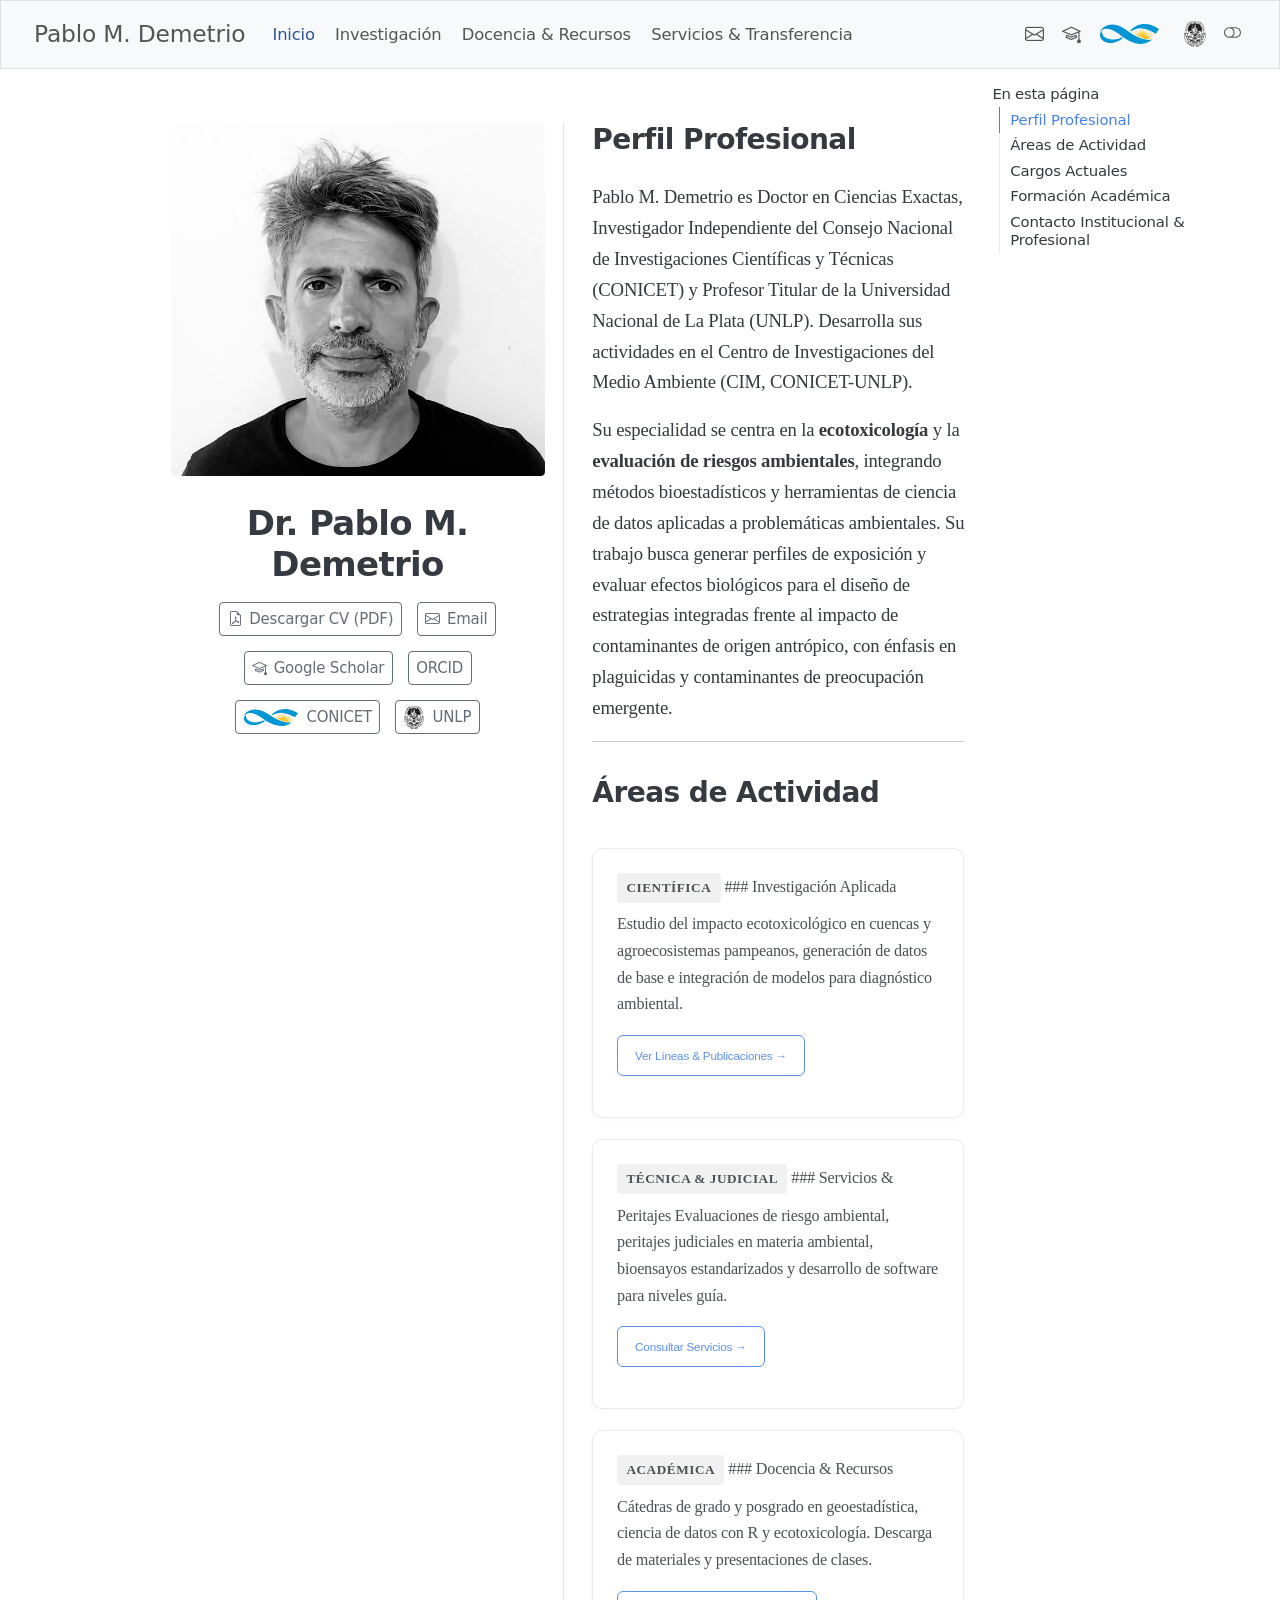
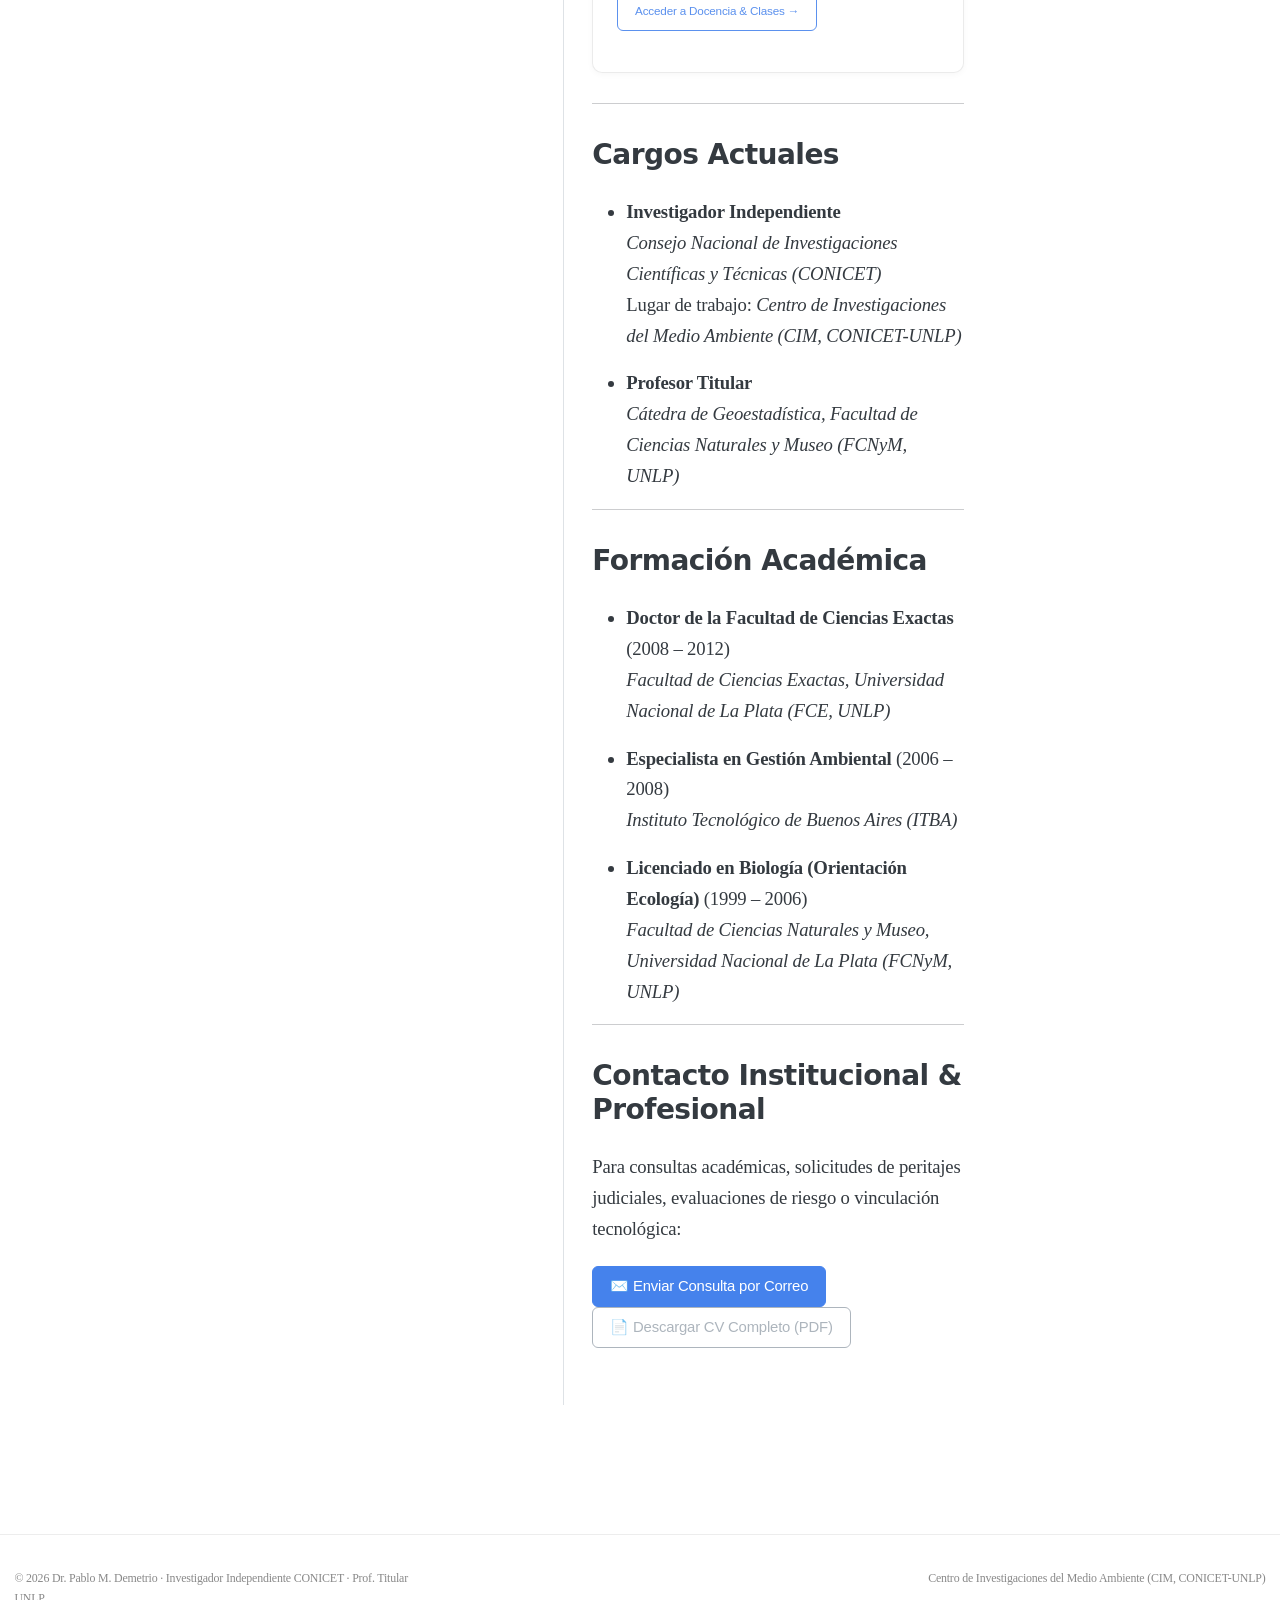
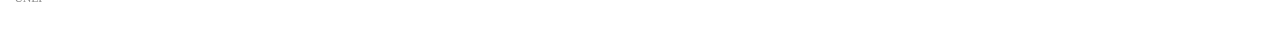
==== docs/index.html @ fcca647b "Rediseño profesional: tercera persona, tarjetas responsive, módulo de recursos y sincronización de C" ====
<!DOCTYPE html>
<html xmlns="http://www.w3.org/1999/xhtml" lang="es" xml:lang="es"><head>

<meta charset="utf-8">
<meta name="generator" content="quarto-1.8.25">

<meta name="viewport" content="width=device-width, initial-scale=1.0, user-scalable=yes">


<title>Dr.&nbsp;Pablo M. Demetrio – Pablo M. Demetrio</title>
<style>
code{white-space: pre-wrap;}
span.smallcaps{font-variant: small-caps;}
div.columns{display: flex; gap: min(4vw, 1.5em);}
div.column{flex: auto; overflow-x: auto;}
div.hanging-indent{margin-left: 1.5em; text-indent: -1.5em;}
ul.task-list{list-style: none;}
ul.task-list li input[type="checkbox"] {
  width: 0.8em;
  margin: 0 0.8em 0.2em -1em; /* quarto-specific, see https://github.com/quarto-dev/quarto-cli/issues/4556 */ 
  vertical-align: middle;
}
</style>


<script src="site_libs/quarto-nav/quarto-nav.js"></script>
<script src="site_libs/quarto-nav/headroom.min.js"></script>
<script src="site_libs/clipboard/clipboard.min.js"></script>
<script src="site_libs/quarto-search/autocomplete.umd.js"></script>
<script src="site_libs/quarto-search/fuse.min.js"></script>
<script src="site_libs/quarto-search/quarto-search.js"></script>
<meta name="quarto:offset" content="./">
<link href="./favicon.svg" rel="icon" type="image/svg+xml">
<script src="site_libs/quarto-html/quarto.js" type="module"></script>
<script src="site_libs/quarto-html/tabsets/tabsets.js" type="module"></script>
<script src="site_libs/quarto-html/axe/axe-check.js" type="module"></script>
<script src="site_libs/quarto-html/popper.min.js"></script>
<script src="site_libs/quarto-html/tippy.umd.min.js"></script>
<link href="site_libs/quarto-html/tippy.css" rel="stylesheet">
<link href="site_libs/quarto-html/quarto-syntax-highlighting-7b89279ff1a6dce999919e0e67d4d9ec.css" rel="stylesheet" class="quarto-color-scheme" id="quarto-text-highlighting-styles">
<link href="site_libs/quarto-html/quarto-syntax-highlighting-dark-707d8167ce6003fca903bfe2be84ab7f.css" rel="stylesheet" class="quarto-color-scheme quarto-color-alternate" id="quarto-text-highlighting-styles">
<link href="site_libs/quarto-html/quarto-syntax-highlighting-7b89279ff1a6dce999919e0e67d4d9ec.css" rel="stylesheet" class="quarto-color-scheme-extra" id="quarto-text-highlighting-styles">
<script src="site_libs/bootstrap/bootstrap.min.js"></script>
<link href="site_libs/bootstrap/bootstrap-icons.css" rel="stylesheet">
<link href="site_libs/bootstrap/bootstrap-ff9c7afb6f1404417917cb7d0d4af523.min.css" rel="stylesheet" append-hash="true" class="quarto-color-scheme" id="quarto-bootstrap" data-mode="light">
<link href="site_libs/bootstrap/bootstrap-dark-1c4fc7e56c25c83c5cafe2ca13a2b6ed.min.css" rel="stylesheet" append-hash="true" class="quarto-color-scheme quarto-color-alternate" id="quarto-bootstrap" data-mode="dark">
<link href="site_libs/bootstrap/bootstrap-ff9c7afb6f1404417917cb7d0d4af523.min.css" rel="stylesheet" append-hash="true" class="quarto-color-scheme-extra" id="quarto-bootstrap" data-mode="light">
<script id="quarto-search-options" type="application/json">{
  "location": "navbar",
  "copy-button": false,
  "collapse-after": 3,
  "panel-placement": "end",
  "type": "overlay",
  "limit": 50,
  "keyboard-shortcut": [
    "f",
    "/",
    "s"
  ],
  "show-item-context": false,
  "language": {
    "search-no-results-text": "No se han encontrado resultados",
    "search-matching-documents-text": "documentos encontrados",
    "search-copy-link-title": "Copiar el enlace en la búsqueda",
    "search-hide-matches-text": "Ocultar resultados adicionales",
    "search-more-match-text": "resultado adicional en este documento",
    "search-more-matches-text": "resultados adicionales en este documento",
    "search-clear-button-title": "Borrar",
    "search-text-placeholder": "",
    "search-detached-cancel-button-title": "Cancelar",
    "search-submit-button-title": "Enviar",
    "search-label": "Buscar"
  }
}</script>
<style>html{ scroll-behavior: smooth; }</style>


<link rel="stylesheet" href="styles.css">
</head>

<body class="nav-fixed quarto-light"><script id="quarto-html-before-body" type="application/javascript">
    const toggleBodyColorMode = (bsSheetEl) => {
      const mode = bsSheetEl.getAttribute("data-mode");
      const bodyEl = window.document.querySelector("body");
      if (mode === "dark") {
        bodyEl.classList.add("quarto-dark");
        bodyEl.classList.remove("quarto-light");
      } else {
        bodyEl.classList.add("quarto-light");
        bodyEl.classList.remove("quarto-dark");
      }
    }
    const toggleBodyColorPrimary = () => {
      const bsSheetEl = window.document.querySelector("link#quarto-bootstrap:not([rel=disabled-stylesheet])");
      if (bsSheetEl) {
        toggleBodyColorMode(bsSheetEl);
      }
    }
    const setColorSchemeToggle = (alternate) => {
      const toggles = window.document.querySelectorAll('.quarto-color-scheme-toggle');
      for (let i=0; i < toggles.length; i++) {
        const toggle = toggles[i];
        if (toggle) {
          if (alternate) {
            toggle.classList.add("alternate");
          } else {
            toggle.classList.remove("alternate");
          }
        }
      }
    };
    const toggleColorMode = (alternate) => {
      // Switch the stylesheets
      const primaryStylesheets = window.document.querySelectorAll('link.quarto-color-scheme:not(.quarto-color-alternate)');
      const alternateStylesheets = window.document.querySelectorAll('link.quarto-color-scheme.quarto-color-alternate');
      manageTransitions('#quarto-margin-sidebar .nav-link', false);
      if (alternate) {
        // note: dark is layered on light, we don't disable primary!
        enableStylesheet(alternateStylesheets);
        for (const sheetNode of alternateStylesheets) {
          if (sheetNode.id === "quarto-bootstrap") {
            toggleBodyColorMode(sheetNode);
          }
        }
      } else {
        disableStylesheet(alternateStylesheets);
        enableStylesheet(primaryStylesheets)
        toggleBodyColorPrimary();
      }
      manageTransitions('#quarto-margin-sidebar .nav-link', true);
      // Switch the toggles
      setColorSchemeToggle(alternate)
      // Hack to workaround the fact that safari doesn't
      // properly recolor the scrollbar when toggling (#1455)
      if (navigator.userAgent.indexOf('Safari') > 0 && navigator.userAgent.indexOf('Chrome') == -1) {
        manageTransitions("body", false);
        window.scrollTo(0, 1);
        setTimeout(() => {
          window.scrollTo(0, 0);
          manageTransitions("body", true);
        }, 40);
      }
    }
    const disableStylesheet = (stylesheets) => {
      for (let i=0; i < stylesheets.length; i++) {
        const stylesheet = stylesheets[i];
        stylesheet.rel = 'disabled-stylesheet';
      }
    }
    const enableStylesheet = (stylesheets) => {
      for (let i=0; i < stylesheets.length; i++) {
        const stylesheet = stylesheets[i];
        if(stylesheet.rel !== 'stylesheet') { // for Chrome, which will still FOUC without this check
          stylesheet.rel = 'stylesheet';
        }
      }
    }
    const manageTransitions = (selector, allowTransitions) => {
      const els = window.document.querySelectorAll(selector);
      for (let i=0; i < els.length; i++) {
        const el = els[i];
        if (allowTransitions) {
          el.classList.remove('notransition');
        } else {
          el.classList.add('notransition');
        }
      }
    }
    const isFileUrl = () => {
      return window.location.protocol === 'file:';
    }
    const hasAlternateSentinel = () => {
      let styleSentinel = getColorSchemeSentinel();
      if (styleSentinel !== null) {
        return styleSentinel === "alternate";
      } else {
        return false;
      }
    }
    const setStyleSentinel = (alternate) => {
      const value = alternate ? "alternate" : "default";
      if (!isFileUrl()) {
        window.localStorage.setItem("quarto-color-scheme", value);
      } else {
        localAlternateSentinel = value;
      }
    }
    const getColorSchemeSentinel = () => {
      if (!isFileUrl()) {
        const storageValue = window.localStorage.getItem("quarto-color-scheme");
        return storageValue != null ? storageValue : localAlternateSentinel;
      } else {
        return localAlternateSentinel;
      }
    }
    const toggleGiscusIfUsed = (isAlternate, darkModeDefault) => {
      const baseTheme = document.querySelector('#giscus-base-theme')?.value ?? 'light';
      const alternateTheme = document.querySelector('#giscus-alt-theme')?.value ?? 'dark';
      let newTheme = '';
      if(authorPrefersDark) {
        newTheme = isAlternate ? baseTheme : alternateTheme;
      } else {
        newTheme = isAlternate ? alternateTheme : baseTheme;
      }
      const changeGiscusTheme = () => {
        // From: https://github.com/giscus/giscus/issues/336
        const sendMessage = (message) => {
          const iframe = document.querySelector('iframe.giscus-frame');
          if (!iframe) return;
          iframe.contentWindow.postMessage({ giscus: message }, 'https://giscus.app');
        }
        sendMessage({
          setConfig: {
            theme: newTheme
          }
        });
      }
      const isGiscussLoaded = window.document.querySelector('iframe.giscus-frame') !== null;
      if (isGiscussLoaded) {
        changeGiscusTheme();
      }
    };
    const authorPrefersDark = false;
    const darkModeDefault = authorPrefersDark;
      document.querySelector('link#quarto-text-highlighting-styles.quarto-color-scheme-extra').rel = 'disabled-stylesheet';
      document.querySelector('link#quarto-bootstrap.quarto-color-scheme-extra').rel = 'disabled-stylesheet';
    let localAlternateSentinel = darkModeDefault ? 'alternate' : 'default';
    // Dark / light mode switch
    window.quartoToggleColorScheme = () => {
      // Read the current dark / light value
      let toAlternate = !hasAlternateSentinel();
      toggleColorMode(toAlternate);
      setStyleSentinel(toAlternate);
      toggleGiscusIfUsed(toAlternate, darkModeDefault);
      window.dispatchEvent(new Event('resize'));
    };
    // Switch to dark mode if need be
    if (hasAlternateSentinel()) {
      toggleColorMode(true);
    } else {
      toggleColorMode(false);
    }
  </script>

<div id="quarto-search-results"></div>
  <header id="quarto-header" class="headroom fixed-top">
    <nav class="navbar navbar-expand-lg " data-bs-theme="dark">
      <div class="navbar-container container-fluid">
      <div class="navbar-brand-container mx-auto">
    <a href="./index.html" class="navbar-brand navbar-brand-logo">
    </a>
    <a class="navbar-brand" href="./index.html">
    <span class="navbar-title">Pablo M. Demetrio</span>
    </a>
  </div>
            <div id="quarto-search" class="" title="Buscar"></div>
          <button class="navbar-toggler" type="button" data-bs-toggle="collapse" data-bs-target="#navbarCollapse" aria-controls="navbarCollapse" role="menu" aria-expanded="false" aria-label="Navegación de palanca" onclick="if (window.quartoToggleHeadroom) { window.quartoToggleHeadroom(); }">
  <span class="navbar-toggler-icon"></span>
</button>
          <div class="collapse navbar-collapse" id="navbarCollapse">
            <ul class="navbar-nav navbar-nav-scroll me-auto">
  <li class="nav-item">
    <a class="nav-link active" href="./index.html" aria-current="page"> 
<span class="menu-text">Inicio</span></a>
  </li>  
  <li class="nav-item">
    <a class="nav-link" href="./investigacion.html"> 
<span class="menu-text">Investigación</span></a>
  </li>  
  <li class="nav-item">
    <a class="nav-link" href="./docencia.html"> 
<span class="menu-text">Docencia &amp; Recursos</span></a>
  </li>  
  <li class="nav-item">
    <a class="nav-link" href="./transferencia.html"> 
<span class="menu-text">Servicios &amp; Transferencia</span></a>
  </li>  
</ul>
            <ul class="navbar-nav navbar-nav-scroll ms-auto">
  <li class="nav-item compact">
    <a class="nav-link" href="mailto:pablo.demetrio@gmail.com"> <i class="bi bi-envelope" role="img" aria-label="Email">
</i> 
<span class="menu-text"></span></a>
  </li>  
  <li class="nav-item compact">
    <a class="nav-link" href="https://scholar.google.com.ar/citations?user=XZz03X4AAAAJ&amp;hl=es"> <i class="bi bi-mortarboard" role="img" aria-label="Google Scholar">
</i> 
<span class="menu-text"></span></a>
  </li>  
  <li class="nav-item">
    <a class="nav-link" href="https://bicyt.conicet.gov.ar/fichas/p/pablo-martin-demetrio"> 
<span class="menu-text"><img src="conicet_logo.svg" style="height: 1.2em; vertical-align: middle; margin-right: 4px;"></span></a>
  </li>  
  <li class="nav-item">
    <a class="nav-link" href="https://www.fcnym.unlp.edu.ar/grado_/catedras/geoestadistica/"> 
<span class="menu-text"><img src="unlp_logo.svg" style="height: 1.6em; vertical-align: middle; margin-right: 4px;"></span></a>
  </li>  
</ul>
          </div> <!-- /navcollapse -->
            <div class="quarto-navbar-tools">
  <a href="" class="quarto-color-scheme-toggle quarto-navigation-tool  px-1" onclick="window.quartoToggleColorScheme(); return false;" title="Alternar modo oscuro"><i class="bi"></i></a>
</div>
      </div> <!-- /container-fluid -->
    </nav>
</header>
<!-- content -->
<div id="quarto-content" class="quarto-container page-columns page-rows-contents page-layout-article page-navbar">
<!-- sidebar -->
<!-- margin-sidebar -->
    <div id="quarto-margin-sidebar" class="sidebar margin-sidebar">
        <nav id="TOC" role="doc-toc" class="toc-active">
    <h2 id="toc-title">En esta página</h2>
  <ul>
  <li><a href="#perfil-profesional" id="toc-perfil-profesional" class="nav-link active" data-scroll-target="#perfil-profesional">Perfil Profesional</a></li>
  <li><a href="#áreas-de-actividad" id="toc-áreas-de-actividad" class="nav-link" data-scroll-target="#áreas-de-actividad">Áreas de Actividad</a></li>
  <li><a href="#cargos-actuales" id="toc-cargos-actuales" class="nav-link" data-scroll-target="#cargos-actuales">Cargos Actuales</a></li>
  <li><a href="#formación-académica" id="toc-formación-académica" class="nav-link" data-scroll-target="#formación-académica">Formación Académica</a></li>
  <li><a href="#contacto-institucional-profesional" id="toc-contacto-institucional-profesional" class="nav-link" data-scroll-target="#contacto-institucional-profesional">Contacto Institucional &amp; Profesional</a></li>
  </ul>
</nav>
    </div>
<!-- main -->
<div class="quarto-about-trestles">
  <div class="about-entity">
    <img src="foto_Demetrio_B&amp;N.jpg" class="about-image
  rounded " style="width: 20em;">
<header id="title-block-header" class="quarto-title-block default">
<div class="quarto-title">
<h1 class="title">Dr.&nbsp;Pablo M. Demetrio</h1>
</div>
<div class="quarto-title-meta">
  </div>
</header>
    <div class="about-links">
  <a href="/archivos/CV_Pablo_Demetrio.pdf" class="about-link" rel="" target="">
    <i class="bi bi-file-earmark-pdf"></i>
     <span class="about-link-text">Descargar CV (PDF)</span>
  </a>
  <a href="mailto:pablo.demetrio@gmail.com" class="about-link" rel="" target="">
    <i class="bi bi-envelope"></i>
     <span class="about-link-text">Email</span>
  </a>
  <a href="https://scholar.google.com.ar/citations?user=XZz03X4AAAAJ&amp;hl=es" class="about-link" rel="" target="">
    <i class="bi bi-mortarboard"></i>
     <span class="about-link-text">Google Scholar</span>
  </a>
  <a href="https://orcid.org/0000-0002-2512-9500" class="about-link" rel="" target="">
     <span class="about-link-text">ORCID</span>
  </a>
  <a href="https://bicyt.conicet.gov.ar/fichas/p/pablo-martin-demetrio" class="about-link" rel="" target="">
     <span class="about-link-text"><img src="conicet_logo.svg" style="height: 1.2em; vertical-align: middle; margin-right: 4px;"> CONICET</span>
  </a>
  <a href="https://www.fcnym.unlp.edu.ar/grado_/catedras/geoestadistica/" class="about-link" rel="" target="">
     <span class="about-link-text"><img src="unlp_logo.svg" style="height: 1.6em; vertical-align: middle; margin-right: 4px;"> UNLP</span>
  </a>
</div>
  </div>
  <div class="about-contents"><main class="content" id="quarto-document-content">


<section id="perfil-profesional" class="level2">
<h2 data-anchor-id="perfil-profesional">Perfil Profesional</h2>
<p>Pablo M. Demetrio es Doctor en Ciencias Exactas, Investigador Independiente del Consejo Nacional de Investigaciones Científicas y Técnicas (CONICET) y Profesor Titular de la Universidad Nacional de La Plata (UNLP). Desarrolla sus actividades en el Centro de Investigaciones del Medio Ambiente (CIM, CONICET-UNLP).</p>
<p>Su especialidad se centra en la <strong>ecotoxicología</strong> y la <strong>evaluación de riesgos ambientales</strong>, integrando métodos bioestadísticos y herramientas de ciencia de datos aplicadas a problemáticas ambientales. Su trabajo busca generar perfiles de exposición y evaluar efectos biológicos para el diseño de estrategias integradas frente al impacto de contaminantes de origen antrópico, con énfasis en plaguicidas y contaminantes de preocupación emergente.</p>
<hr>
</section>
<section id="áreas-de-actividad" class="level2">
<h2 data-anchor-id="áreas-de-actividad">Áreas de Actividad</h2>
<div class="feature-grid">
<div class="feature-card">
<p><span class="badge-subtle">Científica</span> ### Investigación Aplicada Estudio del impacto ecotoxicológico en cuencas y agroecosistemas pampeanos, generación de datos de base e integración de modelos para diagnóstico ambiental.</p>
<p><a href="./investigacion.html" class="btn btn-outline-primary btn-sm">Ver Líneas &amp; Publicaciones →</a></p>
</div>
<div class="feature-card">
<p><span class="badge-subtle">Técnica &amp; Judicial</span> ### Servicios &amp; Peritajes Evaluaciones de riesgo ambiental, peritajes judiciales en materia ambiental, bioensayos estandarizados y desarrollo de software para niveles guía.</p>
<p><a href="./transferencia.html" class="btn btn-outline-primary btn-sm">Consultar Servicios →</a></p>
</div>
<div class="feature-card">
<p><span class="badge-subtle">Académica</span> ### Docencia &amp; Recursos Cátedras de grado y posgrado en geoestadística, ciencia de datos con R y ecotoxicología. Descarga de materiales y presentaciones de clases.</p>
<p><a href="./docencia.html" class="btn btn-outline-primary btn-sm">Acceder a Docencia &amp; Clases →</a></p>
</div>
</div>
<hr>
</section>
<section id="cargos-actuales" class="level2">
<h2 data-anchor-id="cargos-actuales">Cargos Actuales</h2>
<ul>
<li><p><strong>Investigador Independiente</strong><br>
<em>Consejo Nacional de Investigaciones Científicas y Técnicas (CONICET)</em><br>
Lugar de trabajo: <em>Centro de Investigaciones del Medio Ambiente (CIM, CONICET-UNLP)</em></p></li>
<li><p><strong>Profesor Titular</strong><br>
<em>Cátedra de Geoestadística, Facultad de Ciencias Naturales y Museo (FCNyM, UNLP)</em></p></li>
</ul>
<hr>
</section>
<section id="formación-académica" class="level2">
<h2 data-anchor-id="formación-académica">Formación Académica</h2>
<ul>
<li><p><strong>Doctor de la Facultad de Ciencias Exactas</strong> (2008 – 2012)<br>
<em>Facultad de Ciencias Exactas, Universidad Nacional de La Plata (FCE, UNLP)</em></p></li>
<li><p><strong>Especialista en Gestión Ambiental</strong> (2006 – 2008)<br>
<em>Instituto Tecnológico de Buenos Aires (ITBA)</em></p></li>
<li><p><strong>Licenciado en Biología (Orientación Ecología)</strong> (1999 – 2006)<br>
<em>Facultad de Ciencias Naturales y Museo, Universidad Nacional de La Plata (FCNyM, UNLP)</em></p></li>
</ul>
<hr>
</section>
<section id="contacto-institucional-profesional" class="level2">
<h2 data-anchor-id="contacto-institucional-profesional">Contacto Institucional &amp; Profesional</h2>
<p>Para consultas académicas, solicitudes de peritajes judiciales, evaluaciones de riesgo o vinculación tecnológica:</p>
<div class="btn-cta-group">
<p><a href="mailto:pablo.demetrio@gmail.com" class="btn btn-primary">✉ Enviar Consulta por Correo</a> <a href="archivos/CV_Pablo_Demetrio.pdf" class="btn btn-outline-secondary">📄 Descargar CV Completo (PDF)</a></p>
</div>


</section>
</main></div>
</div>
 <!-- /main -->
<script id="quarto-html-after-body" type="application/javascript">
  window.document.addEventListener("DOMContentLoaded", function (event) {
    // Ensure there is a toggle, if there isn't float one in the top right
    if (window.document.querySelector('.quarto-color-scheme-toggle') === null) {
      const a = window.document.createElement('a');
      a.classList.add('top-right');
      a.classList.add('quarto-color-scheme-toggle');
      a.href = "";
      a.onclick = function() { try { window.quartoToggleColorScheme(); } catch {} return false; };
      const i = window.document.createElement("i");
      i.classList.add('bi');
      a.appendChild(i);
      window.document.body.appendChild(a);
    }
    setColorSchemeToggle(hasAlternateSentinel())
    const isCodeAnnotation = (el) => {
      for (const clz of el.classList) {
        if (clz.startsWith('code-annotation-')) {                     
          return true;
        }
      }
      return false;
    }
    const onCopySuccess = function(e) {
      // button target
      const button = e.trigger;
      // don't keep focus
      button.blur();
      // flash "checked"
      button.classList.add('code-copy-button-checked');
      var currentTitle = button.getAttribute("title");
      button.setAttribute("title", "Copiado");
      let tooltip;
      if (window.bootstrap) {
        button.setAttribute("data-bs-toggle", "tooltip");
        button.setAttribute("data-bs-placement", "left");
        button.setAttribute("data-bs-title", "Copiado");
        tooltip = new bootstrap.Tooltip(button, 
          { trigger: "manual", 
            customClass: "code-copy-button-tooltip",
            offset: [0, -8]});
        tooltip.show();    
      }
      setTimeout(function() {
        if (tooltip) {
          tooltip.hide();
          button.removeAttribute("data-bs-title");
          button.removeAttribute("data-bs-toggle");
          button.removeAttribute("data-bs-placement");
        }
        button.setAttribute("title", currentTitle);
        button.classList.remove('code-copy-button-checked');
      }, 1000);
      // clear code selection
      e.clearSelection();
    }
    const getTextToCopy = function(trigger) {
      const outerScaffold = trigger.parentElement.cloneNode(true);
      const codeEl = outerScaffold.querySelector('code');
      for (const childEl of codeEl.children) {
        if (isCodeAnnotation(childEl)) {
          childEl.remove();
        }
      }
      return codeEl.innerText;
    }
    const clipboard = new window.ClipboardJS('.code-copy-button:not([data-in-quarto-modal])', {
      text: getTextToCopy
    });
    clipboard.on('success', onCopySuccess);
    if (window.document.getElementById('quarto-embedded-source-code-modal')) {
      const clipboardModal = new window.ClipboardJS('.code-copy-button[data-in-quarto-modal]', {
        text: getTextToCopy,
        container: window.document.getElementById('quarto-embedded-source-code-modal')
      });
      clipboardModal.on('success', onCopySuccess);
    }
      var localhostRegex = new RegExp(/^(?:http|https):\/\/localhost\:?[0-9]*\//);
      var mailtoRegex = new RegExp(/^mailto:/);
        var filterRegex = new RegExp('/' + window.location.host + '/');
      var isInternal = (href) => {
          return filterRegex.test(href) || localhostRegex.test(href) || mailtoRegex.test(href);
      }
      // Inspect non-navigation links and adorn them if external
     var links = window.document.querySelectorAll('a[href]:not(.nav-link):not(.navbar-brand):not(.toc-action):not(.sidebar-link):not(.sidebar-item-toggle):not(.pagination-link):not(.no-external):not([aria-hidden]):not(.dropdown-item):not(.quarto-navigation-tool):not(.about-link)');
      for (var i=0; i<links.length; i++) {
        const link = links[i];
        if (!isInternal(link.href)) {
          // undo the damage that might have been done by quarto-nav.js in the case of
          // links that we want to consider external
          if (link.dataset.originalHref !== undefined) {
            link.href = link.dataset.originalHref;
          }
            // target, if specified
            link.setAttribute("target", "_blank");
            if (link.getAttribute("rel") === null) {
              link.setAttribute("rel", "noopener");
            }
        }
      }
    function tippyHover(el, contentFn, onTriggerFn, onUntriggerFn) {
      const config = {
        allowHTML: true,
        maxWidth: 500,
        delay: 100,
        arrow: false,
        appendTo: function(el) {
            return el.parentElement;
        },
        interactive: true,
        interactiveBorder: 10,
        theme: 'quarto',
        placement: 'bottom-start',
      };
      if (contentFn) {
        config.content = contentFn;
      }
      if (onTriggerFn) {
        config.onTrigger = onTriggerFn;
      }
      if (onUntriggerFn) {
        config.onUntrigger = onUntriggerFn;
      }
      window.tippy(el, config); 
    }
    const noterefs = window.document.querySelectorAll('a[role="doc-noteref"]');
    for (var i=0; i<noterefs.length; i++) {
      const ref = noterefs[i];
      tippyHover(ref, function() {
        // use id or data attribute instead here
        let href = ref.getAttribute('data-footnote-href') || ref.getAttribute('href');
        try { href = new URL(href).hash; } catch {}
        const id = href.replace(/^#\/?/, "");
        const note = window.document.getElementById(id);
        if (note) {
          return note.innerHTML;
        } else {
          return "";
        }
      });
    }
    const xrefs = window.document.querySelectorAll('a.quarto-xref');
    const processXRef = (id, note) => {
      // Strip column container classes
      const stripColumnClz = (el) => {
        el.classList.remove("page-full", "page-columns");
        if (el.children) {
          for (const child of el.children) {
            stripColumnClz(child);
          }
        }
      }
      stripColumnClz(note)
      if (id === null || id.startsWith('sec-')) {
        // Special case sections, only their first couple elements
        const container = document.createElement("div");
        if (note.children && note.children.length > 2) {
          container.appendChild(note.children[0].cloneNode(true));
          for (let i = 1; i < note.children.length; i++) {
            const child = note.children[i];
            if (child.tagName === "P" && child.innerText === "") {
              continue;
            } else {
              container.appendChild(child.cloneNode(true));
              break;
            }
          }
          if (window.Quarto?.typesetMath) {
            window.Quarto.typesetMath(container);
          }
          return container.innerHTML
        } else {
          if (window.Quarto?.typesetMath) {
            window.Quarto.typesetMath(note);
          }
          return note.innerHTML;
        }
      } else {
        // Remove any anchor links if they are present
        const anchorLink = note.querySelector('a.anchorjs-link');
        if (anchorLink) {
          anchorLink.remove();
        }
        if (window.Quarto?.typesetMath) {
          window.Quarto.typesetMath(note);
        }
        if (note.classList.contains("callout")) {
          return note.outerHTML;
        } else {
          return note.innerHTML;
        }
      }
    }
    for (var i=0; i<xrefs.length; i++) {
      const xref = xrefs[i];
      tippyHover(xref, undefined, function(instance) {
        instance.disable();
        let url = xref.getAttribute('href');
        let hash = undefined; 
        if (url.startsWith('#')) {
          hash = url;
        } else {
          try { hash = new URL(url).hash; } catch {}
        }
        if (hash) {
          const id = hash.replace(/^#\/?/, "");
          const note = window.document.getElementById(id);
          if (note !== null) {
            try {
              const html = processXRef(id, note.cloneNode(true));
              instance.setContent(html);
            } finally {
              instance.enable();
              instance.show();
            }
          } else {
            // See if we can fetch this
            fetch(url.split('#')[0])
            .then(res => res.text())
            .then(html => {
              const parser = new DOMParser();
              const htmlDoc = parser.parseFromString(html, "text/html");
              const note = htmlDoc.getElementById(id);
              if (note !== null) {
                const html = processXRef(id, note);
                instance.setContent(html);
              } 
            }).finally(() => {
              instance.enable();
              instance.show();
            });
          }
        } else {
          // See if we can fetch a full url (with no hash to target)
          // This is a special case and we should probably do some content thinning / targeting
          fetch(url)
          .then(res => res.text())
          .then(html => {
            const parser = new DOMParser();
            const htmlDoc = parser.parseFromString(html, "text/html");
            const note = htmlDoc.querySelector('main.content');
            if (note !== null) {
              // This should only happen for chapter cross references
              // (since there is no id in the URL)
              // remove the first header
              if (note.children.length > 0 && note.children[0].tagName === "HEADER") {
                note.children[0].remove();
              }
              const html = processXRef(null, note);
              instance.setContent(html);
            } 
          }).finally(() => {
            instance.enable();
            instance.show();
          });
        }
      }, function(instance) {
      });
    }
        let selectedAnnoteEl;
        const selectorForAnnotation = ( cell, annotation) => {
          let cellAttr = 'data-code-cell="' + cell + '"';
          let lineAttr = 'data-code-annotation="' +  annotation + '"';
          const selector = 'span[' + cellAttr + '][' + lineAttr + ']';
          return selector;
        }
        const selectCodeLines = (annoteEl) => {
          const doc = window.document;
          const targetCell = annoteEl.getAttribute("data-target-cell");
          const targetAnnotation = annoteEl.getAttribute("data-target-annotation");
          const annoteSpan = window.document.querySelector(selectorForAnnotation(targetCell, targetAnnotation));
          const lines = annoteSpan.getAttribute("data-code-lines").split(",");
          const lineIds = lines.map((line) => {
            return targetCell + "-" + line;
          })
          let top = null;
          let height = null;
          let parent = null;
          if (lineIds.length > 0) {
              //compute the position of the single el (top and bottom and make a div)
              const el = window.document.getElementById(lineIds[0]);
              top = el.offsetTop;
              height = el.offsetHeight;
              parent = el.parentElement.parentElement;
            if (lineIds.length > 1) {
              const lastEl = window.document.getElementById(lineIds[lineIds.length - 1]);
              const bottom = lastEl.offsetTop + lastEl.offsetHeight;
              height = bottom - top;
            }
            if (top !== null && height !== null && parent !== null) {
              // cook up a div (if necessary) and position it 
              let div = window.document.getElementById("code-annotation-line-highlight");
              if (div === null) {
                div = window.document.createElement("div");
                div.setAttribute("id", "code-annotation-line-highlight");
                div.style.position = 'absolute';
                parent.appendChild(div);
              }
              div.style.top = top - 2 + "px";
              div.style.height = height + 4 + "px";
              div.style.left = 0;
              let gutterDiv = window.document.getElementById("code-annotation-line-highlight-gutter");
              if (gutterDiv === null) {
                gutterDiv = window.document.createElement("div");
                gutterDiv.setAttribute("id", "code-annotation-line-highlight-gutter");
                gutterDiv.style.position = 'absolute';
                const codeCell = window.document.getElementById(targetCell);
                const gutter = codeCell.querySelector('.code-annotation-gutter');
                gutter.appendChild(gutterDiv);
              }
              gutterDiv.style.top = top - 2 + "px";
              gutterDiv.style.height = height + 4 + "px";
            }
            selectedAnnoteEl = annoteEl;
          }
        };
        const unselectCodeLines = () => {
          const elementsIds = ["code-annotation-line-highlight", "code-annotation-line-highlight-gutter"];
          elementsIds.forEach((elId) => {
            const div = window.document.getElementById(elId);
            if (div) {
              div.remove();
            }
          });
          selectedAnnoteEl = undefined;
        };
          // Handle positioning of the toggle
      window.addEventListener(
        "resize",
        throttle(() => {
          elRect = undefined;
          if (selectedAnnoteEl) {
            selectCodeLines(selectedAnnoteEl);
          }
        }, 10)
      );
      function throttle(fn, ms) {
      let throttle = false;
      let timer;
        return (...args) => {
          if(!throttle) { // first call gets through
              fn.apply(this, args);
              throttle = true;
          } else { // all the others get throttled
              if(timer) clearTimeout(timer); // cancel #2
              timer = setTimeout(() => {
                fn.apply(this, args);
                timer = throttle = false;
              }, ms);
          }
        };
      }
        // Attach click handler to the DT
        const annoteDls = window.document.querySelectorAll('dt[data-target-cell]');
        for (const annoteDlNode of annoteDls) {
          annoteDlNode.addEventListener('click', (event) => {
            const clickedEl = event.target;
            if (clickedEl !== selectedAnnoteEl) {
              unselectCodeLines();
              const activeEl = window.document.querySelector('dt[data-target-cell].code-annotation-active');
              if (activeEl) {
                activeEl.classList.remove('code-annotation-active');
              }
              selectCodeLines(clickedEl);
              clickedEl.classList.add('code-annotation-active');
            } else {
              // Unselect the line
              unselectCodeLines();
              clickedEl.classList.remove('code-annotation-active');
            }
          });
        }
    const findCites = (el) => {
      const parentEl = el.parentElement;
      if (parentEl) {
        const cites = parentEl.dataset.cites;
        if (cites) {
          return {
            el,
            cites: cites.split(' ')
          };
        } else {
          return findCites(el.parentElement)
        }
      } else {
        return undefined;
      }
    };
    var bibliorefs = window.document.querySelectorAll('a[role="doc-biblioref"]');
    for (var i=0; i<bibliorefs.length; i++) {
      const ref = bibliorefs[i];
      const citeInfo = findCites(ref);
      if (citeInfo) {
        tippyHover(citeInfo.el, function() {
          var popup = window.document.createElement('div');
          citeInfo.cites.forEach(function(cite) {
            var citeDiv = window.document.createElement('div');
            citeDiv.classList.add('hanging-indent');
            citeDiv.classList.add('csl-entry');
            var biblioDiv = window.document.getElementById('ref-' + cite);
            if (biblioDiv) {
              citeDiv.innerHTML = biblioDiv.innerHTML;
            }
            popup.appendChild(citeDiv);
          });
          return popup.innerHTML;
        });
      }
    }
  });
  </script>
</div> <!-- /content -->
<footer class="footer">
  <div class="nav-footer">
    <div class="nav-footer-left">
<p>© 2026 Dr.&nbsp;Pablo M. Demetrio · Investigador Independiente CONICET · Prof.&nbsp;Titular UNLP</p>
</div>   
    <div class="nav-footer-center">
      &nbsp;
    </div>
    <div class="nav-footer-right">
<p>Centro de Investigaciones del Medio Ambiente (CIM, CONICET-UNLP)</p>
</div>
  </div>
</footer>




<script src="site_libs/quarto-html/zenscroll-min.js"></script>
</body></html>
---- docs/site_libs/quarto-html/tippy.css ----
.tippy-box[data-animation=fade][data-state=hidden]{opacity:0}[data-tippy-root]{max-width:calc(100vw - 10px)}.tippy-box{position:relative;background-color:#333;color:#fff;border-radius:4px;font-size:14px;line-height:1.4;white-space:normal;outline:0;transition-property:transform,visibility,opacity}.tippy-box[data-placement^=top]>.tippy-arrow{bottom:0}.tippy-box[data-placement^=top]>.tippy-arrow:before{bottom:-7px;left:0;border-width:8px 8px 0;border-top-color:initial;transform-origin:center top}.tippy-box[data-placement^=bottom]>.tippy-arrow{top:0}.tippy-box[data-placement^=bottom]>.tippy-arrow:before{top:-7px;left:0;border-width:0 8px 8px;border-bottom-color:initial;transform-origin:center bottom}.tippy-box[data-placement^=left]>.tippy-arrow{right:0}.tippy-box[data-placement^=left]>.tippy-arrow:before{border-width:8px 0 8px 8px;border-left-color:initial;right:-7px;transform-origin:center left}.tippy-box[data-placement^=right]>.tippy-arrow{left:0}.tippy-box[data-placement^=right]>.tippy-arrow:before{left:-7px;border-width:8px 8px 8px 0;border-right-color:initial;transform-origin:center right}.tippy-box[data-inertia][data-state=visible]{transition-timing-function:cubic-bezier(.54,1.5,.38,1.11)}.tippy-arrow{width:16px;height:16px;color:#333}.tippy-arrow:before{content:"";position:absolute;border-color:transparent;border-style:solid}.tippy-content{position:relative;padding:5px 9px;z-index:1}
---- docs/site_libs/quarto-html/quarto-syntax-highlighting-7b89279ff1a6dce999919e0e67d4d9ec.css ----
/* quarto syntax highlight colors */
:root {
  --quarto-hl-ot-color: #003B4F;
  --quarto-hl-at-color: #657422;
  --quarto-hl-ss-color: #20794D;
  --quarto-hl-an-color: #5E5E5E;
  --quarto-hl-fu-color: #4758AB;
  --quarto-hl-st-color: #20794D;
  --quarto-hl-cf-color: #003B4F;
  --quarto-hl-op-color: #5E5E5E;
  --quarto-hl-er-color: #AD0000;
  --quarto-hl-bn-color: #AD0000;
  --quarto-hl-al-color: #AD0000;
  --quarto-hl-va-color: #111111;
  --quarto-hl-bu-color: inherit;
  --quarto-hl-ex-color: inherit;
  --quarto-hl-pp-color: #AD0000;
  --quarto-hl-in-color: #5E5E5E;
  --quarto-hl-vs-color: #20794D;
  --quarto-hl-wa-color: #5E5E5E;
  --quarto-hl-do-color: #5E5E5E;
  --quarto-hl-im-color: #00769E;
  --quarto-hl-ch-color: #20794D;
  --quarto-hl-dt-color: #AD0000;
  --quarto-hl-fl-color: #AD0000;
  --quarto-hl-co-color: #5E5E5E;
  --quarto-hl-cv-color: #5E5E5E;
  --quarto-hl-cn-color: #8f5902;
  --quarto-hl-sc-color: #5E5E5E;
  --quarto-hl-dv-color: #AD0000;
  --quarto-hl-kw-color: #003B4F;
}

/* other quarto variables */
:root {
  --quarto-font-monospace: SFMono-Regular, Menlo, Monaco, Consolas, "Liberation Mono", "Courier New", monospace;
}

/* syntax highlight based on Pandoc's rules */
pre > code.sourceCode > span {
  color: #003B4F;
}

code.sourceCode > span {
  color: #003B4F;
}

div.sourceCode,
div.sourceCode pre.sourceCode {
  color: #003B4F;
}

/* Normal */
code span {
  color: #003B4F;
}

/* Alert */
code span.al {
  color: #AD0000;
  font-style: inherit;
}

/* Annotation */
code span.an {
  color: #5E5E5E;
  font-style: inherit;
}

/* Attribute */
code span.at {
  color: #657422;
  font-style: inherit;
}

/* BaseN */
code span.bn {
  color: #AD0000;
  font-style: inherit;
}

/* BuiltIn */
code span.bu {
  font-style: inherit;
}

/* ControlFlow */
code span.cf {
  color: #003B4F;
  font-weight: bold;
  font-style: inherit;
}

/* Char */
code span.ch {
  color: #20794D;
  font-style: inherit;
}

/* Constant */
code span.cn {
  color: #8f5902;
  font-style: inherit;
}

/* Comment */
code span.co {
  color: #5E5E5E;
  font-style: inherit;
}

/* CommentVar */
code span.cv {
  color: #5E5E5E;
  font-style: italic;
}

/* Documentation */
code span.do {
  color: #5E5E5E;
  font-style: italic;
}

/* DataType */
code span.dt {
  color: #AD0000;
  font-style: inherit;
}

/* DecVal */
code span.dv {
  color: #AD0000;
  font-style: inherit;
}

/* Error */
code span.er {
  color: #AD0000;
  font-style: inherit;
}

/* Extension */
code span.ex {
  font-style: inherit;
}

/* Float */
code span.fl {
  color: #AD0000;
  font-style: inherit;
}

/* Function */
code span.fu {
  color: #4758AB;
  font-style: inherit;
}

/* Import */
code span.im {
  color: #00769E;
  font-style: inherit;
}

/* Information */
code span.in {
  color: #5E5E5E;
  font-style: inherit;
}

/* Keyword */
code span.kw {
  color: #003B4F;
  font-weight: bold;
  font-style: inherit;
}

/* Operator */
code span.op {
  color: #5E5E5E;
  font-style: inherit;
}

/* Other */
code span.ot {
  color: #003B4F;
  font-style: inherit;
}

/* Preprocessor */
code span.pp {
  color: #AD0000;
  font-style: inherit;
}

/* SpecialChar */
code span.sc {
  color: #5E5E5E;
  font-style: inherit;
}

/* SpecialString */
code span.ss {
  color: #20794D;
  font-style: inherit;
}

/* String */
code span.st {
  color: #20794D;
  font-style: inherit;
}

/* Variable */
code span.va {
  color: #111111;
  font-style: inherit;
}

/* VerbatimString */
code span.vs {
  color: #20794D;
  font-style: inherit;
}

/* Warning */
code span.wa {
  color: #5E5E5E;
  font-style: italic;
}

.prevent-inlining {
  content: "</";
}

/*# sourceMappingURL=3944bc705cfaf4c80e56f77c5205168a.css.map */
---- docs/site_libs/quarto-html/quarto-syntax-highlighting-dark-707d8167ce6003fca903bfe2be84ab7f.css ----
/* quarto syntax highlight colors */
:root {
  --quarto-hl-al-color: #f07178;
  --quarto-hl-an-color: #d4d0ab;
  --quarto-hl-at-color: #00e0e0;
  --quarto-hl-bn-color: #d4d0ab;
  --quarto-hl-bu-color: #abe338;
  --quarto-hl-ch-color: #abe338;
  --quarto-hl-co-color: #f8f8f2;
  --quarto-hl-cv-color: #ffd700;
  --quarto-hl-cn-color: #ffd700;
  --quarto-hl-cf-color: #ffa07a;
  --quarto-hl-dt-color: #ffa07a;
  --quarto-hl-dv-color: #d4d0ab;
  --quarto-hl-do-color: #f8f8f2;
  --quarto-hl-er-color: #f07178;
  --quarto-hl-ex-color: #00e0e0;
  --quarto-hl-fl-color: #d4d0ab;
  --quarto-hl-fu-color: #ffa07a;
  --quarto-hl-im-color: #abe338;
  --quarto-hl-in-color: #d4d0ab;
  --quarto-hl-kw-color: #ffa07a;
  --quarto-hl-op-color: #ffa07a;
  --quarto-hl-ot-color: #00e0e0;
  --quarto-hl-pp-color: #dcc6e0;
  --quarto-hl-re-color: #00e0e0;
  --quarto-hl-sc-color: #abe338;
  --quarto-hl-ss-color: #abe338;
  --quarto-hl-st-color: #abe338;
  --quarto-hl-va-color: #00e0e0;
  --quarto-hl-vs-color: #abe338;
  --quarto-hl-wa-color: #dcc6e0;
}

/* other quarto variables */
:root {
  --quarto-font-monospace: SFMono-Regular, Menlo, Monaco, Consolas, "Liberation Mono", "Courier New", monospace;
}

/* syntax highlight based on Pandoc's rules */
pre > code.sourceCode > span {
  color: #f8f8f2;
}

code.sourceCode > span {
  color: #f8f8f2;
}

div.sourceCode,
div.sourceCode pre.sourceCode {
  color: #f8f8f2;
}

/* Normal */
code span {
  color: #f8f8f2;
}

/* Alert */
code span.al {
  color: #f07178;
}

/* Annotation */
code span.an {
  color: #d4d0ab;
}

/* Attribute */
code span.at {
  color: #00e0e0;
}

/* BaseN */
code span.bn {
  color: #d4d0ab;
}

/* BuiltIn */
code span.bu {
  color: #abe338;
}

/* ControlFlow */
code span.cf {
  font-weight: bold;
  color: #ffa07a;
}

/* Char */
code span.ch {
  color: #abe338;
}

/* Constant */
code span.cn {
  color: #ffd700;
}

/* Comment */
code span.co {
  font-style: italic;
  color: #f8f8f2;
}

/* CommentVar */
code span.cv {
  color: #ffd700;
}

/* Documentation */
code span.do {
  color: #f8f8f2;
}

/* DataType */
code span.dt {
  color: #ffa07a;
}

/* DecVal */
code span.dv {
  color: #d4d0ab;
}

/* Error */
code span.er {
  color: #f07178;
  text-decoration: underline;
}

/* Extension */
code span.ex {
  font-weight: bold;
  color: #00e0e0;
}

/* Float */
code span.fl {
  color: #d4d0ab;
}

/* Function */
code span.fu {
  color: #ffa07a;
}

/* Import */
code span.im {
  color: #abe338;
}

/* Information */
code span.in {
  color: #d4d0ab;
}

/* Keyword */
code span.kw {
  font-weight: bold;
  color: #ffa07a;
}

/* Operator */
code span.op {
  color: #ffa07a;
}

/* Other */
code span.ot {
  color: #00e0e0;
}

/* Preprocessor */
code span.pp {
  color: #dcc6e0;
}

/* RegionMarker */
code span.re {
  background-color: #f8f8f2;
  color: #00e0e0;
}

/* SpecialChar */
code span.sc {
  color: #abe338;
}

/* SpecialString */
code span.ss {
  color: #abe338;
}

/* String */
code span.st {
  color: #abe338;
}

/* Variable */
code span.va {
  color: #00e0e0;
}

/* VerbatimString */
code span.vs {
  color: #abe338;
}

/* Warning */
code span.wa {
  color: #dcc6e0;
}

.prevent-inlining {
  content: "</";
}

/*# sourceMappingURL=f5ab3bb6f5ded8da9f12dd3a91d3da26.css.map */
---- docs/site_libs/quarto-html/quarto-syntax-highlighting-7b89279ff1a6dce999919e0e67d4d9ec.css ----
/* quarto syntax highlight colors */
:root {
  --quarto-hl-ot-color: #003B4F;
  --quarto-hl-at-color: #657422;
  --quarto-hl-ss-color: #20794D;
  --quarto-hl-an-color: #5E5E5E;
  --quarto-hl-fu-color: #4758AB;
  --quarto-hl-st-color: #20794D;
  --quarto-hl-cf-color: #003B4F;
  --quarto-hl-op-color: #5E5E5E;
  --quarto-hl-er-color: #AD0000;
  --quarto-hl-bn-color: #AD0000;
  --quarto-hl-al-color: #AD0000;
  --quarto-hl-va-color: #111111;
  --quarto-hl-bu-color: inherit;
  --quarto-hl-ex-color: inherit;
  --quarto-hl-pp-color: #AD0000;
  --quarto-hl-in-color: #5E5E5E;
  --quarto-hl-vs-color: #20794D;
  --quarto-hl-wa-color: #5E5E5E;
  --quarto-hl-do-color: #5E5E5E;
  --quarto-hl-im-color: #00769E;
  --quarto-hl-ch-color: #20794D;
  --quarto-hl-dt-color: #AD0000;
  --quarto-hl-fl-color: #AD0000;
  --quarto-hl-co-color: #5E5E5E;
  --quarto-hl-cv-color: #5E5E5E;
  --quarto-hl-cn-color: #8f5902;
  --quarto-hl-sc-color: #5E5E5E;
  --quarto-hl-dv-color: #AD0000;
  --quarto-hl-kw-color: #003B4F;
}

/* other quarto variables */
:root {
  --quarto-font-monospace: SFMono-Regular, Menlo, Monaco, Consolas, "Liberation Mono", "Courier New", monospace;
}

/* syntax highlight based on Pandoc's rules */
pre > code.sourceCode > span {
  color: #003B4F;
}

code.sourceCode > span {
  color: #003B4F;
}

div.sourceCode,
div.sourceCode pre.sourceCode {
  color: #003B4F;
}

/* Normal */
code span {
  color: #003B4F;
}

/* Alert */
code span.al {
  color: #AD0000;
  font-style: inherit;
}

/* Annotation */
code span.an {
  color: #5E5E5E;
  font-style: inherit;
}

/* Attribute */
code span.at {
  color: #657422;
  font-style: inherit;
}

/* BaseN */
code span.bn {
  color: #AD0000;
  font-style: inherit;
}

/* BuiltIn */
code span.bu {
  font-style: inherit;
}

/* ControlFlow */
code span.cf {
  color: #003B4F;
  font-weight: bold;
  font-style: inherit;
}

/* Char */
code span.ch {
  color: #20794D;
  font-style: inherit;
}

/* Constant */
code span.cn {
  color: #8f5902;
  font-style: inherit;
}

/* Comment */
code span.co {
  color: #5E5E5E;
  font-style: inherit;
}

/* CommentVar */
code span.cv {
  color: #5E5E5E;
  font-style: italic;
}

/* Documentation */
code span.do {
  color: #5E5E5E;
  font-style: italic;
}

/* DataType */
code span.dt {
  color: #AD0000;
  font-style: inherit;
}

/* DecVal */
code span.dv {
  color: #AD0000;
  font-style: inherit;
}

/* Error */
code span.er {
  color: #AD0000;
  font-style: inherit;
}

/* Extension */
code span.ex {
  font-style: inherit;
}

/* Float */
code span.fl {
  color: #AD0000;
  font-style: inherit;
}

/* Function */
code span.fu {
  color: #4758AB;
  font-style: inherit;
}

/* Import */
code span.im {
  color: #00769E;
  font-style: inherit;
}

/* Information */
code span.in {
  color: #5E5E5E;
  font-style: inherit;
}

/* Keyword */
code span.kw {
  color: #003B4F;
  font-weight: bold;
  font-style: inherit;
}

/* Operator */
code span.op {
  color: #5E5E5E;
  font-style: inherit;
}

/* Other */
code span.ot {
  color: #003B4F;
  font-style: inherit;
}

/* Preprocessor */
code span.pp {
  color: #AD0000;
  font-style: inherit;
}

/* SpecialChar */
code span.sc {
  color: #5E5E5E;
  font-style: inherit;
}

/* SpecialString */
code span.ss {
  color: #20794D;
  font-style: inherit;
}

/* String */
code span.st {
  color: #20794D;
  font-style: inherit;
}

/* Variable */
code span.va {
  color: #111111;
  font-style: inherit;
}

/* VerbatimString */
code span.vs {
  color: #20794D;
  font-style: inherit;
}

/* Warning */
code span.wa {
  color: #5E5E5E;
  font-style: italic;
}

.prevent-inlining {
  content: "</";
}

/*# sourceMappingURL=3944bc705cfaf4c80e56f77c5205168a.css.map */
---- docs/styles.css ----
/* ==========================================================================
   Estilos Minimalistas y Responsivos - Dr. Pablo M. Demetrio
   ========================================================================== */

/* Tipografía y Espaciado General */
body {
  font-family: system-ui, -apple-system, "Segoe UI", Roboto, "Helvetica Neue", Arial, sans-serif;
  line-height: 1.65;
  letter-spacing: -0.01em;
}

h1, h2, h3, h4 {
  font-weight: 650;
  letter-spacing: -0.02em;
}

/* Grilla de Pilares / Bloques de Valor en Home */
.feature-grid {
  display: grid;
  grid-template-columns: repeat(auto-fit, minmax(280px, 1fr));
  gap: 1.25rem;
  margin: 1.75rem 0;
}

.feature-card {
  border: 1px solid rgba(0, 0, 0, 0.08);
  border-radius: 10px;
  padding: 1.4rem;
  background-color: rgba(255, 255, 255, 0.5);
  box-shadow: 0 2px 6px rgba(0, 0, 0, 0.03);
  display: flex;
  flex-direction: column;
  justify-content: space-between;
  transition: transform 0.15s ease, box-shadow 0.15s ease;
}

.feature-card:hover {
  transform: translateY(-2px);
  box-shadow: 0 6px 16px rgba(0, 0, 0, 0.07);
}

.feature-card h3 {
  font-size: 1.2rem;
  margin-top: 0;
  margin-bottom: 0.5rem;
}

.feature-card p {
  font-size: 0.95rem;
  color: inherit;
  opacity: 0.88;
  flex-grow: 1;
  margin-bottom: 1rem;
}

/* Compatibilidad con Modo Oscuro (Quarto Slate) */
body.quarto-dark .feature-card {
  background-color: rgba(255, 255, 255, 0.04);
  border-color: rgba(255, 255, 255, 0.1);
  box-shadow: 0 2px 6px rgba(0, 0, 0, 0.25);
}

body.quarto-dark .feature-card:hover {
  box-shadow: 0 6px 16px rgba(0, 0, 0, 0.4);
}

/* Botones y Acciones Táctiles (Mobile-First) */
.btn {
  display: inline-flex;
  align-items: center;
  justify-content: center;
  border-radius: 6px;
  font-weight: 500;
  text-decoration: none;
  min-height: 2.4rem;
  padding: 0.45rem 1rem;
  transition: all 0.15s ease;
}

.btn-cta-group {
  display: flex;
  flex-wrap: wrap;
  gap: 0.75rem;
  margin: 1.25rem 0;
}

/* Tarjetas de Clases / Descargas */
.resource-box {
  border-left: 4px solid #0d6efd;
  background-color: rgba(13, 110, 253, 0.04);
  border-radius: 0 8px 8px 0;
  padding: 1.1rem 1.25rem;
  margin: 1rem 0;
}

body.quarto-dark .resource-box {
  background-color: rgba(13, 110, 253, 0.12);
}

/* Badges y Etiquetas */
.badge-subtle {
  display: inline-block;
  font-size: 0.78rem;
  font-weight: 600;
  text-transform: uppercase;
  letter-spacing: 0.04em;
  padding: 0.25rem 0.55rem;
  border-radius: 4px;
  background-color: rgba(0, 0, 0, 0.06);
  margin-bottom: 0.5rem;
}

body.quarto-dark .badge-subtle {
  background-color: rgba(255, 255, 255, 0.1);
}

/* Código QR Responsivo */
.qr-container {
  max-width: 180px;
  margin: 1rem 0;
  text-align: center;
}

.qr-container img {
  width: 100%;
  height: auto;
  border-radius: 8px;
  border: 1px solid rgba(0, 0, 0, 0.1);
  padding: 6px;
  background: #ffffff;
}

/* Footer Institucional */
footer.footer {
  border-top: 1px solid rgba(0, 0, 0, 0.08);
  font-size: 0.85rem;
  padding: 1.5rem 0;
  margin-top: 3rem;
  opacity: 0.85;
}

/* Ajustes Responsive en Dispositivos Móviles */
@media (max-width: 768px) {
  .feature-grid {
    grid-template-columns: 1fr;
    gap: 1rem;
  }

  .btn-cta-group {
    flex-direction: column;
    align-items: stretch;
  }

  .btn {
    width: 100%;
  }

  .about-entity {
    text-align: center;
  }
}
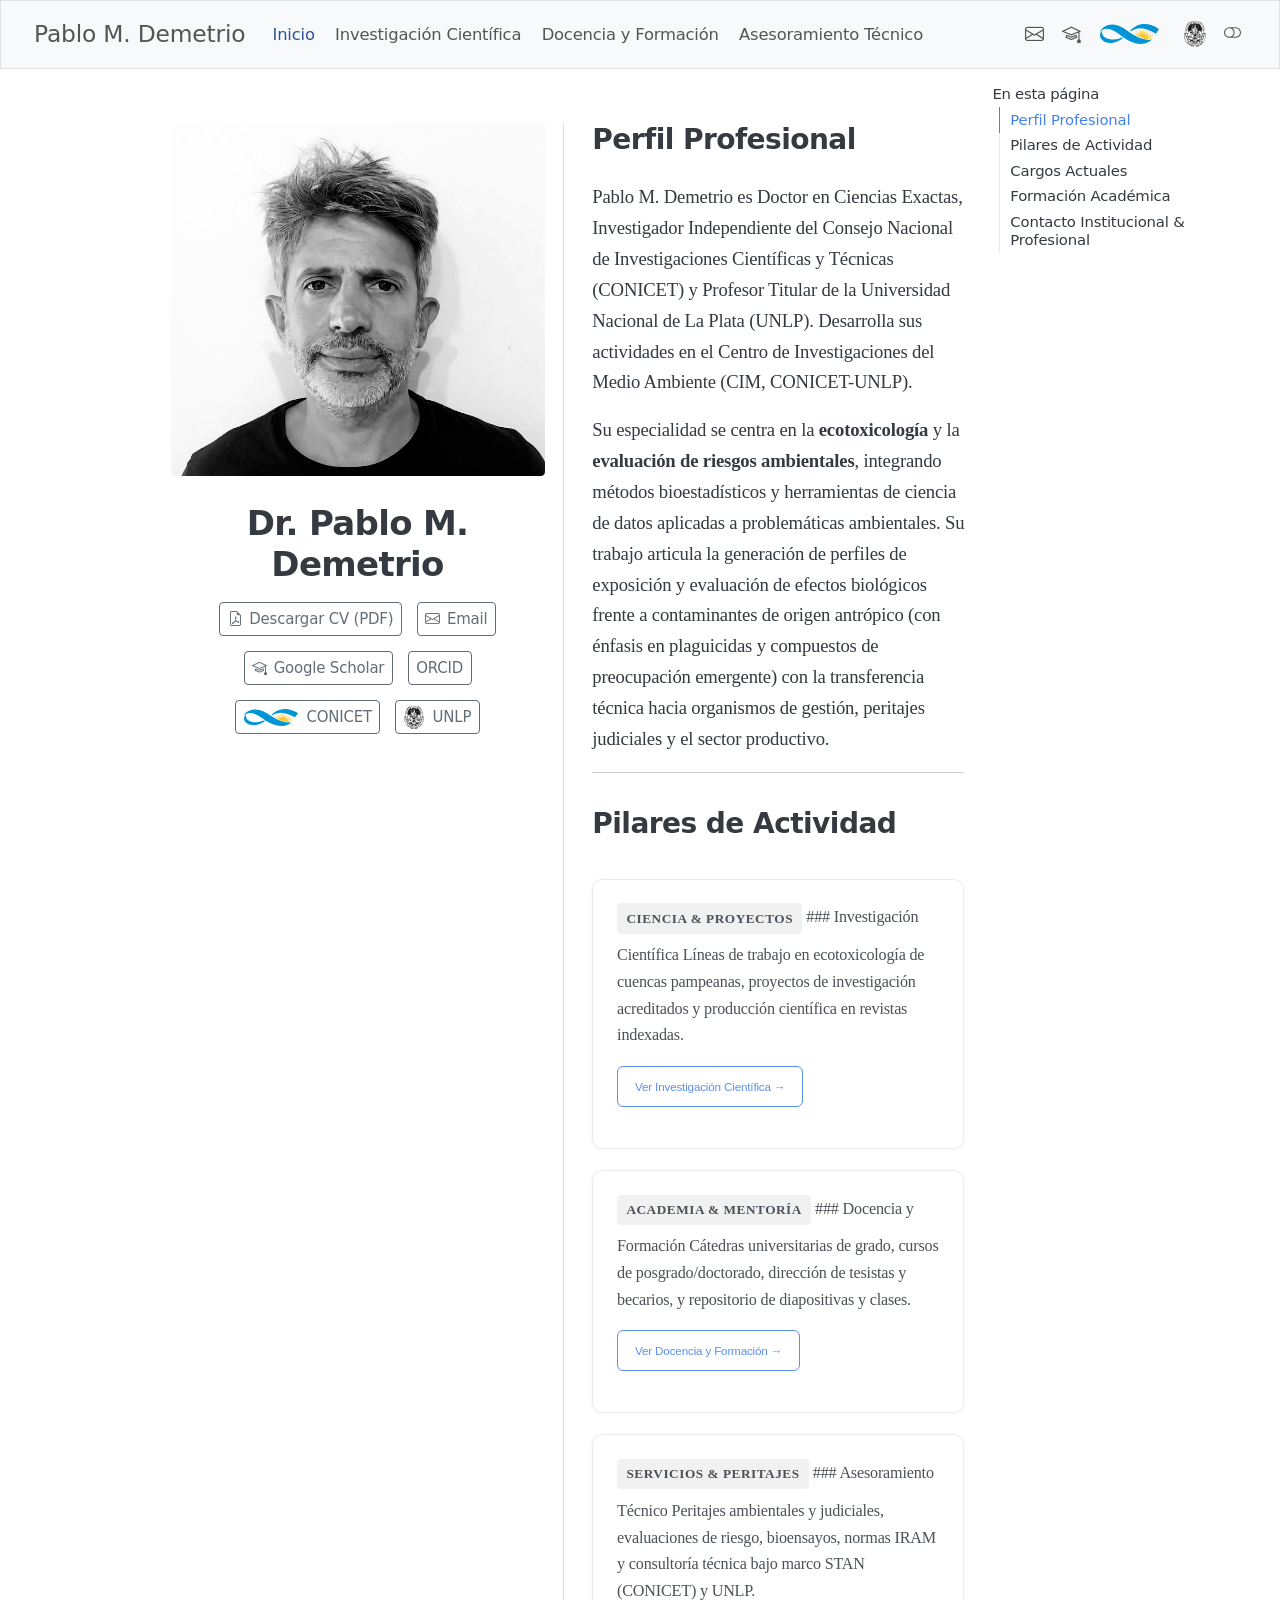
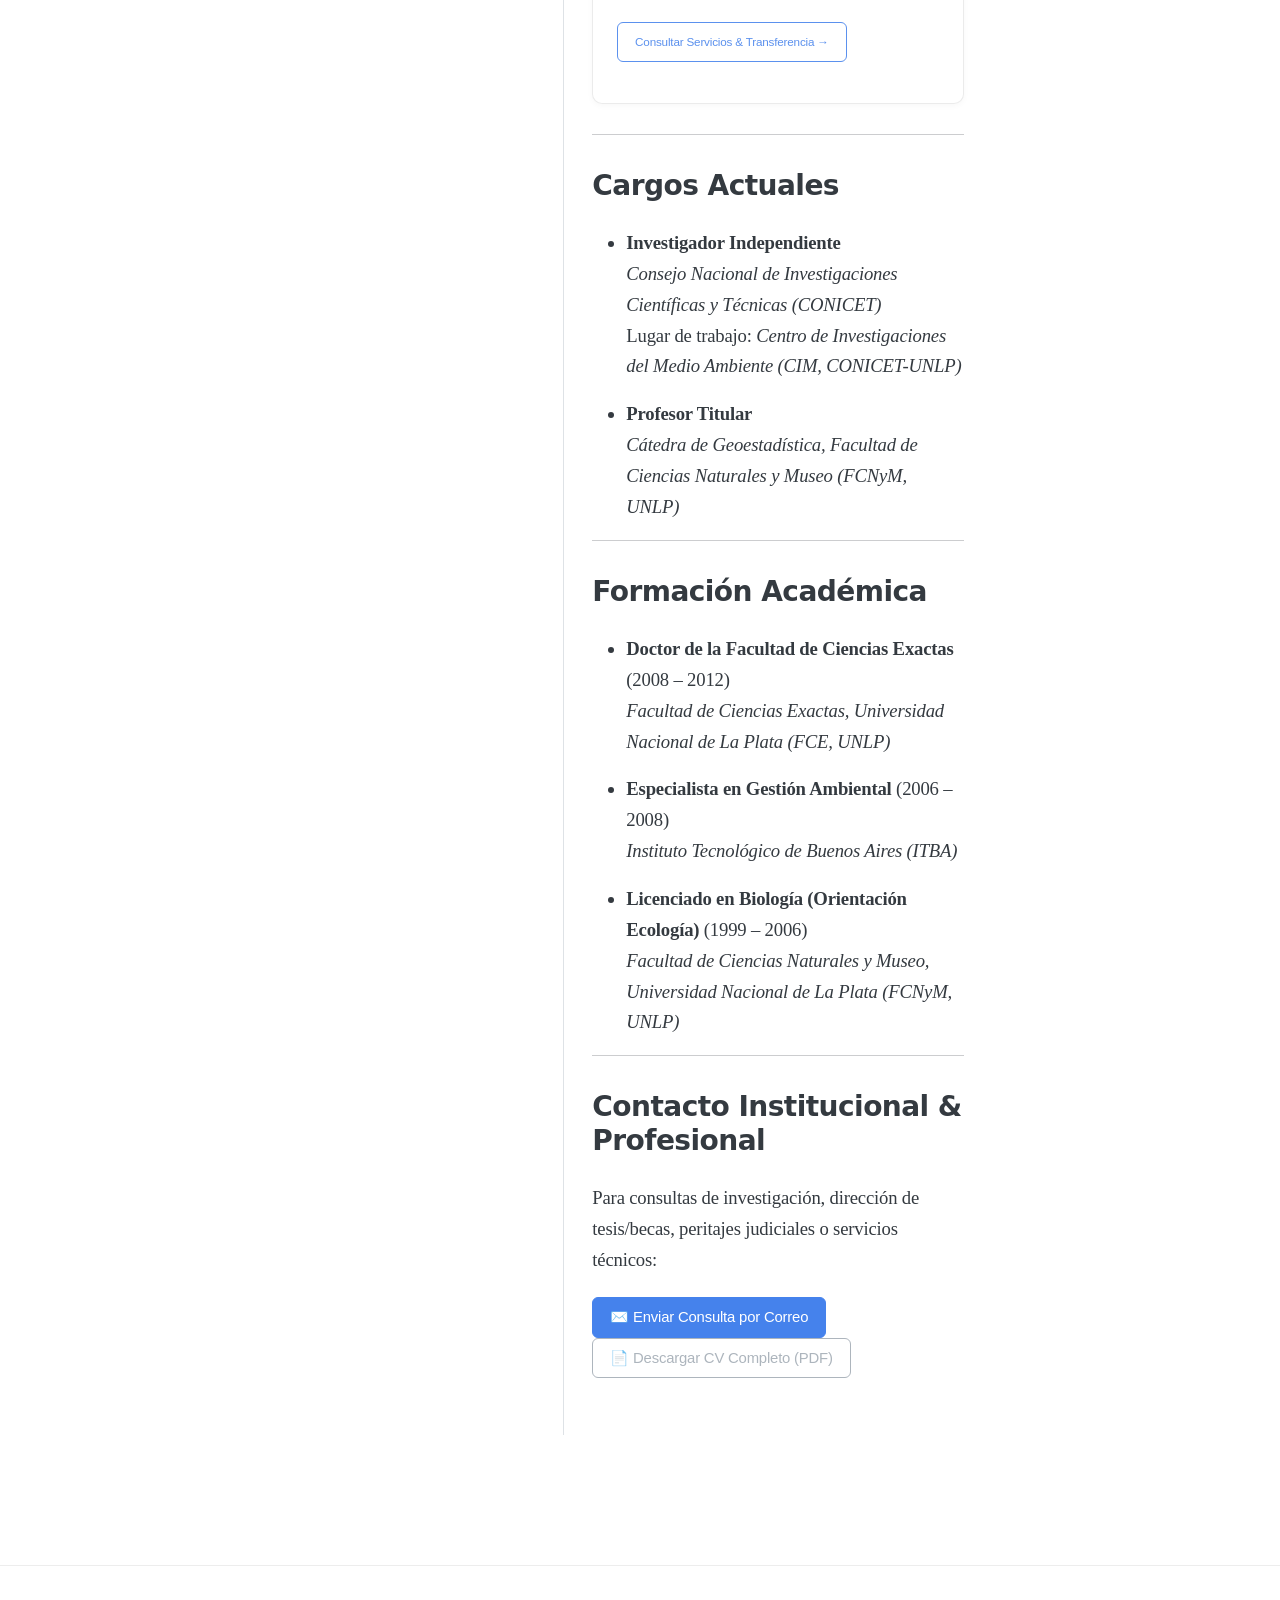
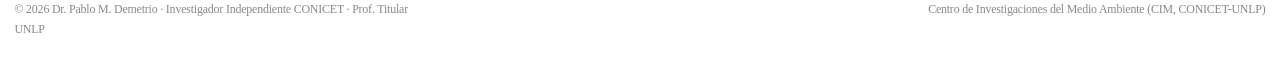
==== commit a8def3e2: "Ajuste taxonómico: Investigación Científica, Docencia y Formación, Asesoramiento Técnico" ====
--- a/docs/index.html
+++ b/docs/index.html
@@ -265,15 +265,15 @@
   </li>  
   <li class="nav-item">
     <a class="nav-link" href="./investigacion.html"> 
-<span class="menu-text">Investigación</span></a>
+<span class="menu-text">Investigación Científica</span></a>
   </li>  
   <li class="nav-item">
     <a class="nav-link" href="./docencia.html"> 
-<span class="menu-text">Docencia &amp; Recursos</span></a>
+<span class="menu-text">Docencia y Formación</span></a>
   </li>  
   <li class="nav-item">
     <a class="nav-link" href="./transferencia.html"> 
-<span class="menu-text">Servicios &amp; Transferencia</span></a>
+<span class="menu-text">Asesoramiento Técnico</span></a>
   </li>  
 </ul>
             <ul class="navbar-nav navbar-nav-scroll ms-auto">
@@ -312,7 +312,7 @@
     <h2 id="toc-title">En esta página</h2>
   <ul>
   <li><a href="#perfil-profesional" id="toc-perfil-profesional" class="nav-link active" data-scroll-target="#perfil-profesional">Perfil Profesional</a></li>
-  <li><a href="#áreas-de-actividad" id="toc-áreas-de-actividad" class="nav-link" data-scroll-target="#áreas-de-actividad">Áreas de Actividad</a></li>
+  <li><a href="#pilares-de-actividad" id="toc-pilares-de-actividad" class="nav-link" data-scroll-target="#pilares-de-actividad">Pilares de Actividad</a></li>
   <li><a href="#cargos-actuales" id="toc-cargos-actuales" class="nav-link" data-scroll-target="#cargos-actuales">Cargos Actuales</a></li>
   <li><a href="#formación-académica" id="toc-formación-académica" class="nav-link" data-scroll-target="#formación-académica">Formación Académica</a></li>
   <li><a href="#contacto-institucional-profesional" id="toc-contacto-institucional-profesional" class="nav-link" data-scroll-target="#contacto-institucional-profesional">Contacto Institucional &amp; Profesional</a></li>
@@ -361,23 +361,23 @@
 <section id="perfil-profesional" class="level2">
 <h2 data-anchor-id="perfil-profesional">Perfil Profesional</h2>
 <p>Pablo M. Demetrio es Doctor en Ciencias Exactas, Investigador Independiente del Consejo Nacional de Investigaciones Científicas y Técnicas (CONICET) y Profesor Titular de la Universidad Nacional de La Plata (UNLP). Desarrolla sus actividades en el Centro de Investigaciones del Medio Ambiente (CIM, CONICET-UNLP).</p>
-<p>Su especialidad se centra en la <strong>ecotoxicología</strong> y la <strong>evaluación de riesgos ambientales</strong>, integrando métodos bioestadísticos y herramientas de ciencia de datos aplicadas a problemáticas ambientales. Su trabajo busca generar perfiles de exposición y evaluar efectos biológicos para el diseño de estrategias integradas frente al impacto de contaminantes de origen antrópico, con énfasis en plaguicidas y contaminantes de preocupación emergente.</p>
+<p>Su especialidad se centra en la <strong>ecotoxicología</strong> y la <strong>evaluación de riesgos ambientales</strong>, integrando métodos bioestadísticos y herramientas de ciencia de datos aplicadas a problemáticas ambientales. Su trabajo articula la generación de perfiles de exposición y evaluación de efectos biológicos frente a contaminantes de origen antrópico (con énfasis en plaguicidas y compuestos de preocupación emergente) con la transferencia técnica hacia organismos de gestión, peritajes judiciales y el sector productivo.</p>
 <hr>
 </section>
-<section id="áreas-de-actividad" class="level2">
-<h2 data-anchor-id="áreas-de-actividad">Áreas de Actividad</h2>
+<section id="pilares-de-actividad" class="level2">
+<h2 data-anchor-id="pilares-de-actividad">Pilares de Actividad</h2>
 <div class="feature-grid">
 <div class="feature-card">
-<p><span class="badge-subtle">Científica</span> ### Investigación Aplicada Estudio del impacto ecotoxicológico en cuencas y agroecosistemas pampeanos, generación de datos de base e integración de modelos para diagnóstico ambiental.</p>
-<p><a href="./investigacion.html" class="btn btn-outline-primary btn-sm">Ver Líneas &amp; Publicaciones →</a></p>
+<p><span class="badge-subtle">Ciencia &amp; Proyectos</span> ### Investigación Científica Líneas de trabajo en ecotoxicología de cuencas pampeanas, proyectos de investigación acreditados y producción científica en revistas indexadas.</p>
+<p><a href="./investigacion.html" class="btn btn-outline-primary btn-sm">Ver Investigación Científica →</a></p>
 </div>
 <div class="feature-card">
-<p><span class="badge-subtle">Técnica &amp; Judicial</span> ### Servicios &amp; Peritajes Evaluaciones de riesgo ambiental, peritajes judiciales en materia ambiental, bioensayos estandarizados y desarrollo de software para niveles guía.</p>
-<p><a href="./transferencia.html" class="btn btn-outline-primary btn-sm">Consultar Servicios →</a></p>
+<p><span class="badge-subtle">Academia &amp; Mentoría</span> ### Docencia y Formación Cátedras universitarias de grado, cursos de posgrado/doctorado, dirección de tesistas y becarios, y repositorio de diapositivas y clases.</p>
+<p><a href="./docencia.html" class="btn btn-outline-primary btn-sm">Ver Docencia y Formación →</a></p>
 </div>
 <div class="feature-card">
-<p><span class="badge-subtle">Académica</span> ### Docencia &amp; Recursos Cátedras de grado y posgrado en geoestadística, ciencia de datos con R y ecotoxicología. Descarga de materiales y presentaciones de clases.</p>
-<p><a href="./docencia.html" class="btn btn-outline-primary btn-sm">Acceder a Docencia &amp; Clases →</a></p>
+<p><span class="badge-subtle">Servicios &amp; Peritajes</span> ### Asesoramiento Técnico Peritajes ambientales y judiciales, evaluaciones de riesgo, bioensayos, normas IRAM y consultoría técnica bajo marco STAN (CONICET) y UNLP.</p>
+<p><a href="./transferencia.html" class="btn btn-outline-primary btn-sm">Consultar Servicios &amp; Transferencia →</a></p>
 </div>
 </div>
 <hr>
@@ -407,7 +407,7 @@
 </section>
 <section id="contacto-institucional-profesional" class="level2">
 <h2 data-anchor-id="contacto-institucional-profesional">Contacto Institucional &amp; Profesional</h2>
-<p>Para consultas académicas, solicitudes de peritajes judiciales, evaluaciones de riesgo o vinculación tecnológica:</p>
+<p>Para consultas de investigación, dirección de tesis/becas, peritajes judiciales o servicios técnicos:</p>
 <div class="btn-cta-group">
 <p><a href="mailto:pablo.demetrio@gmail.com" class="btn btn-primary">✉ Enviar Consulta por Correo</a> <a href="archivos/CV_Pablo_Demetrio.pdf" class="btn btn-outline-secondary">📄 Descargar CV Completo (PDF)</a></p>
 </div>
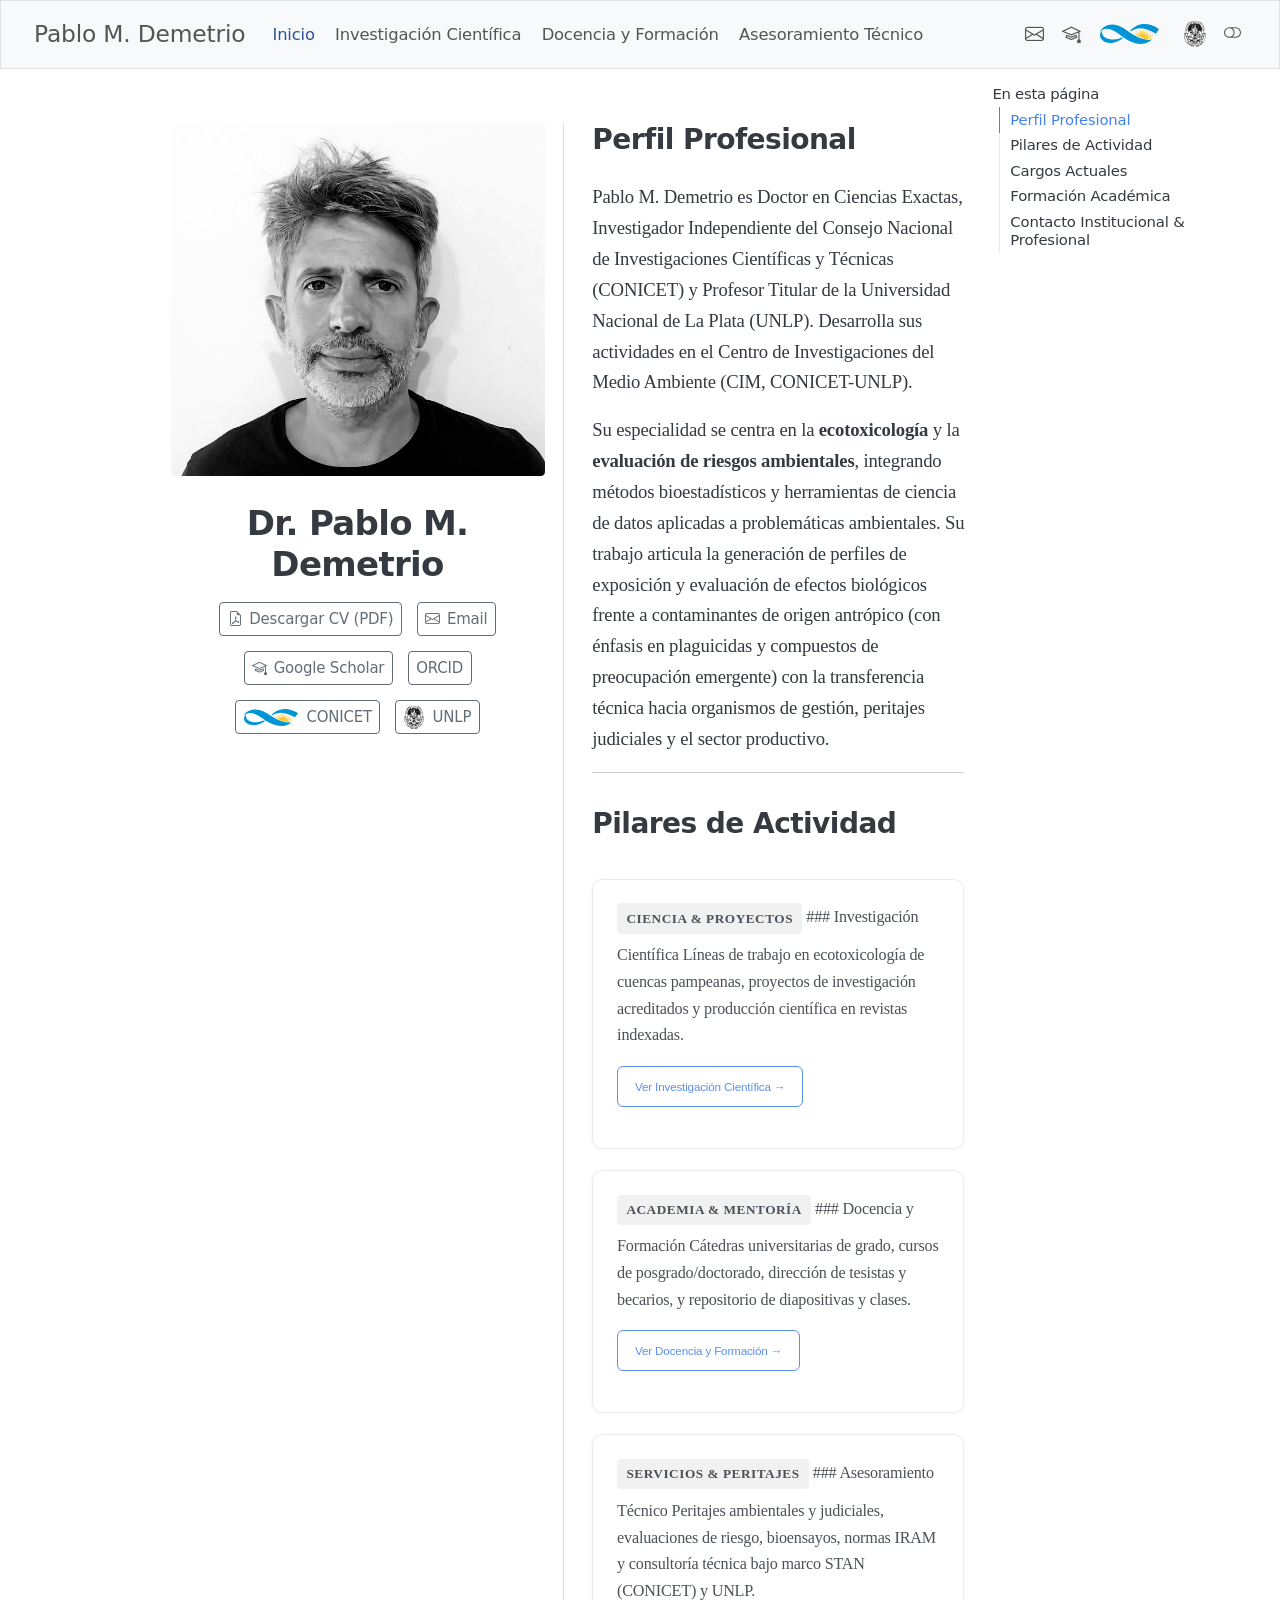
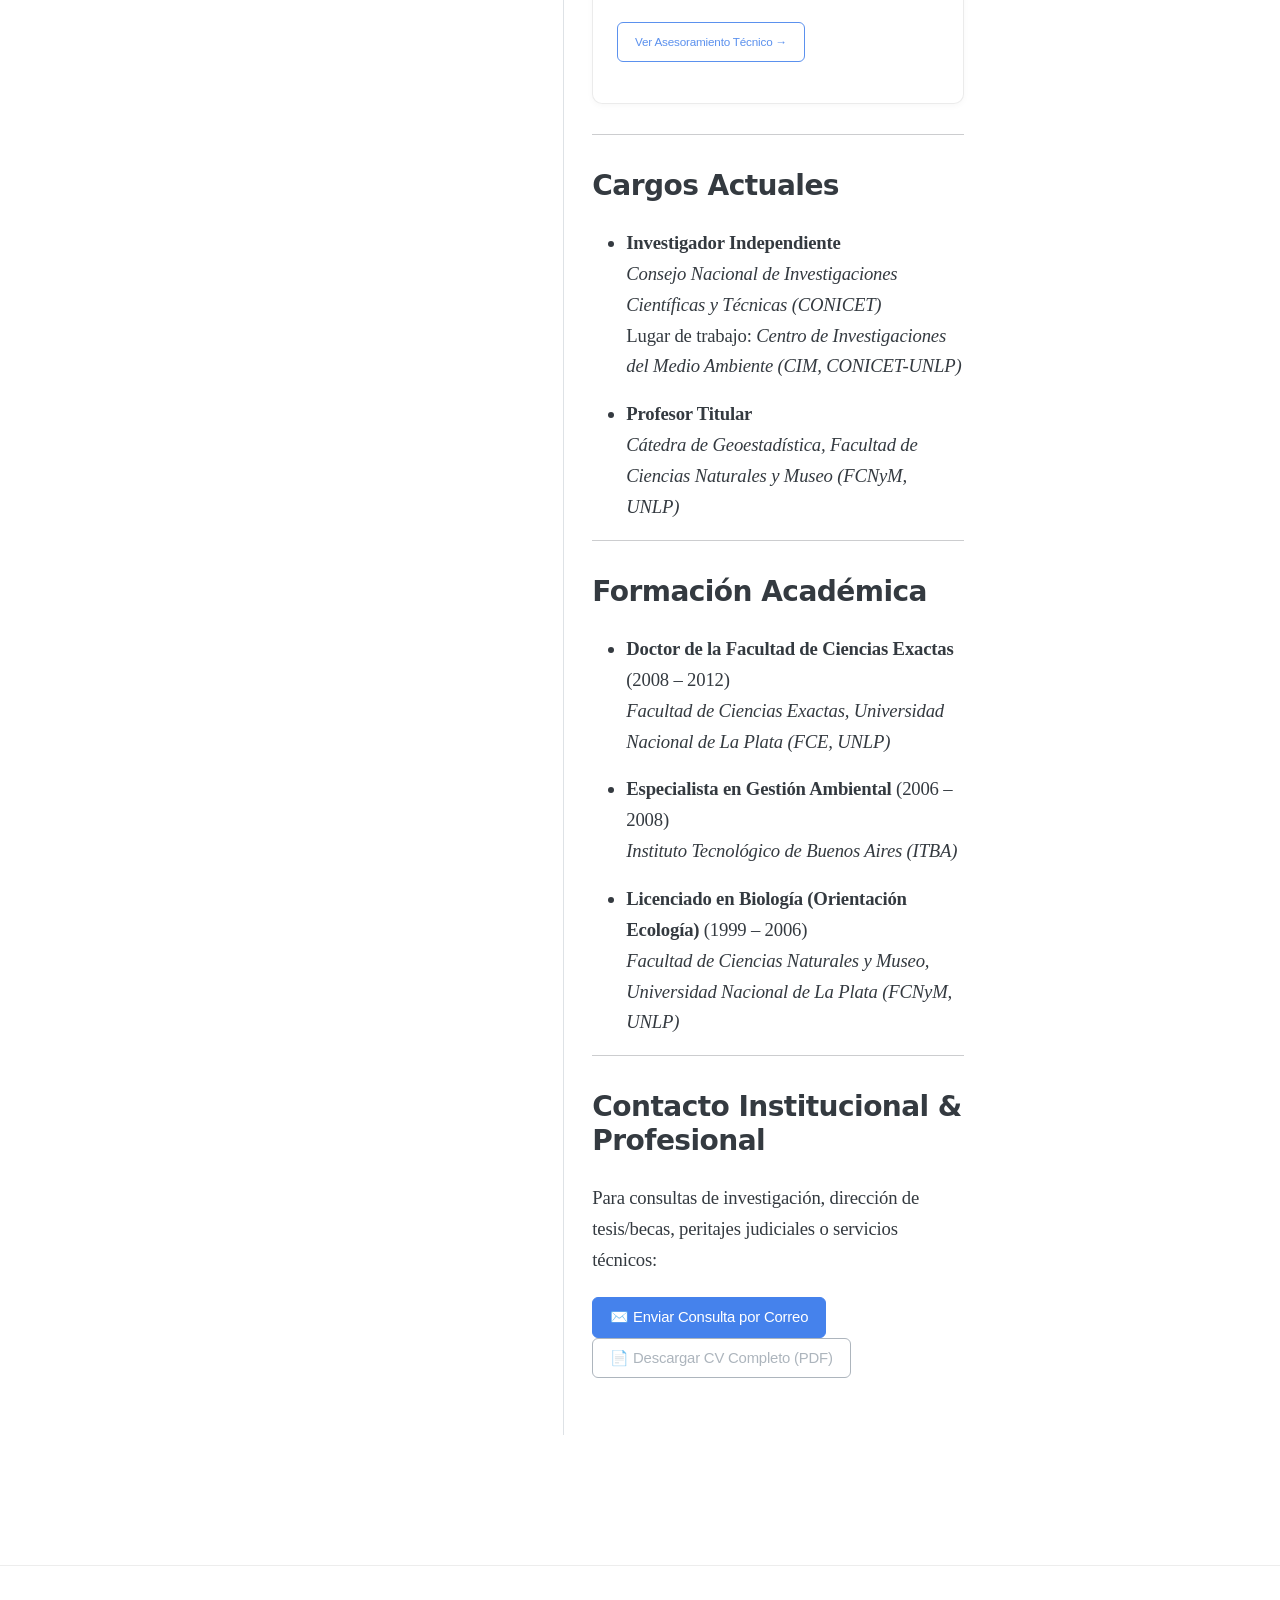
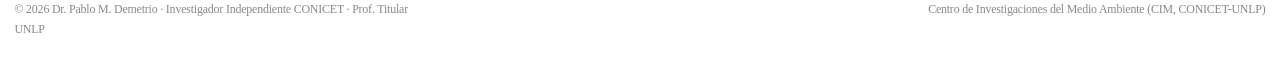
==== commit 3894996c: "Alinear exactamente nombres de tarjetas y solapas: Asesoramiento Técnico" ====
--- a/docs/index.html
+++ b/docs/index.html
@@ -377,7 +377,7 @@
 </div>
 <div class="feature-card">
 <p><span class="badge-subtle">Servicios &amp; Peritajes</span> ### Asesoramiento Técnico Peritajes ambientales y judiciales, evaluaciones de riesgo, bioensayos, normas IRAM y consultoría técnica bajo marco STAN (CONICET) y UNLP.</p>
-<p><a href="./transferencia.html" class="btn btn-outline-primary btn-sm">Consultar Servicios &amp; Transferencia →</a></p>
+<p><a href="./transferencia.html" class="btn btn-outline-primary btn-sm">Ver Asesoramiento Técnico →</a></p>
 </div>
 </div>
 <hr>
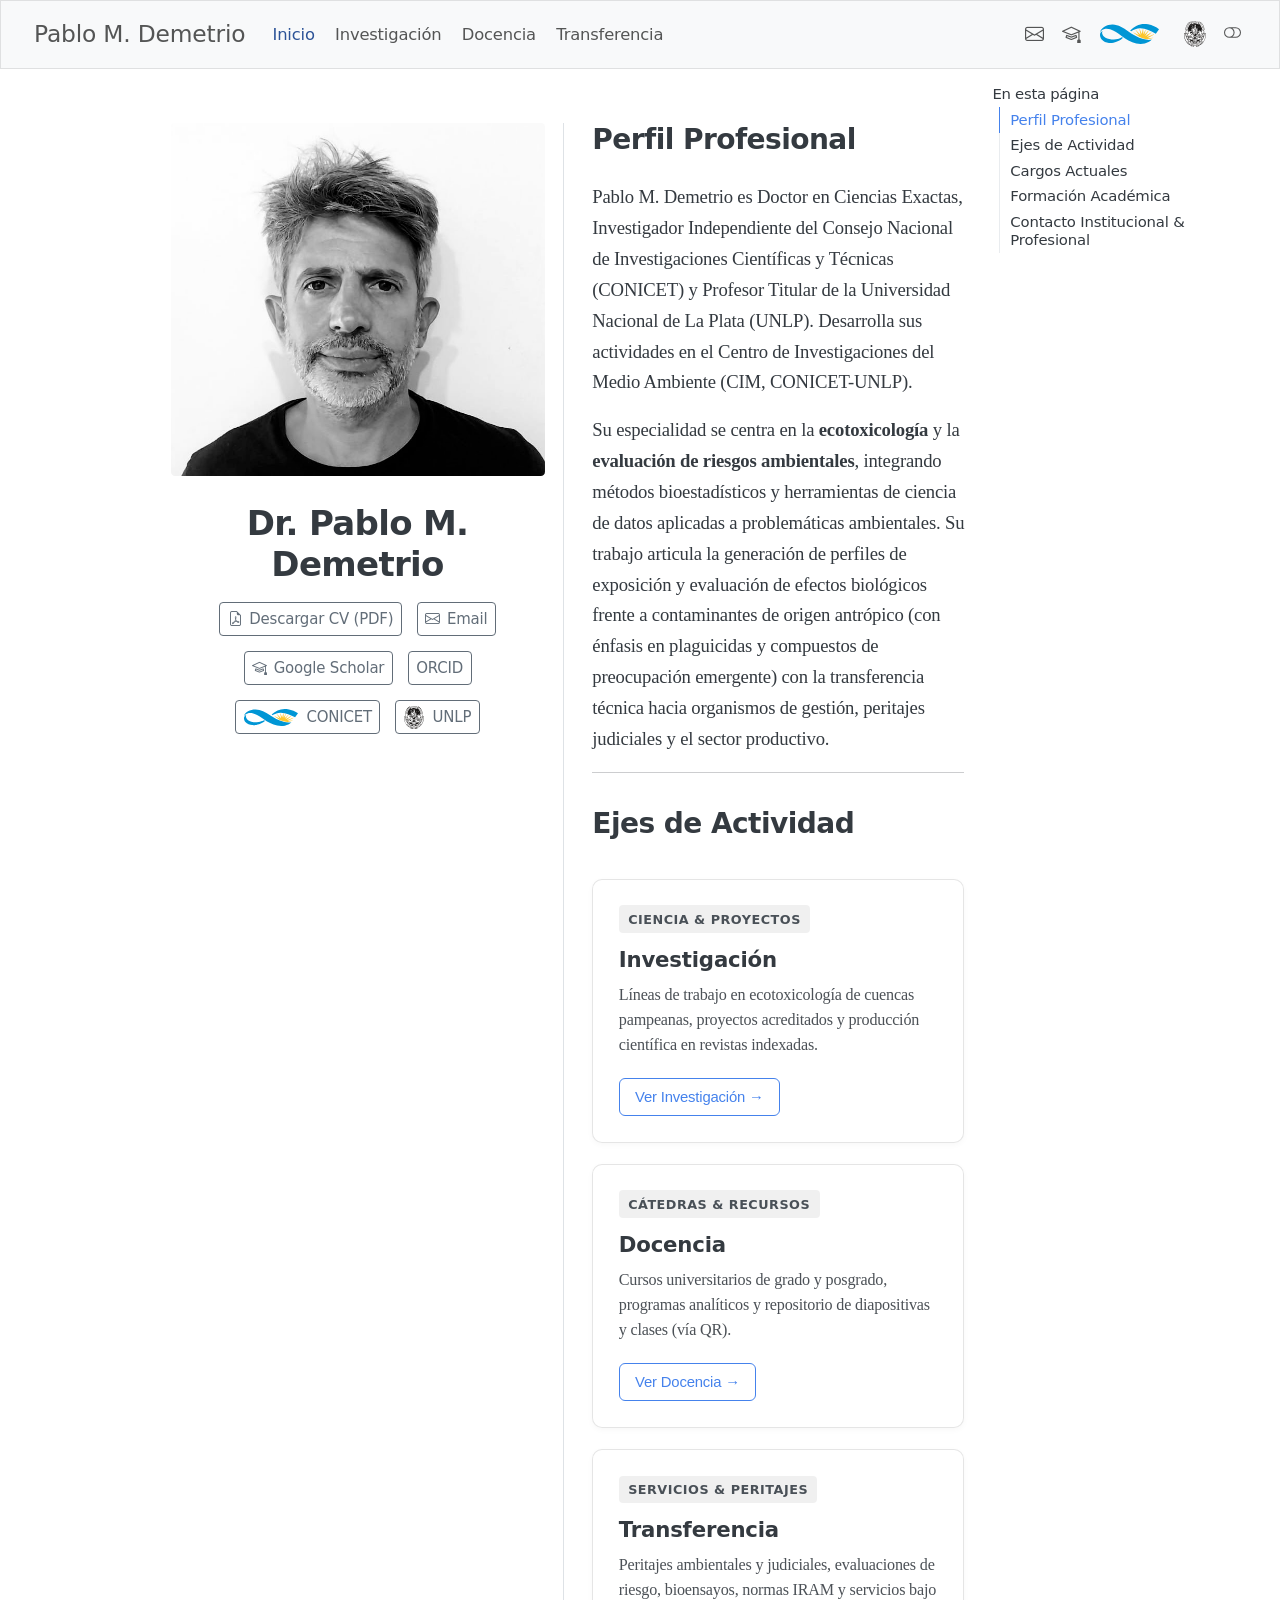
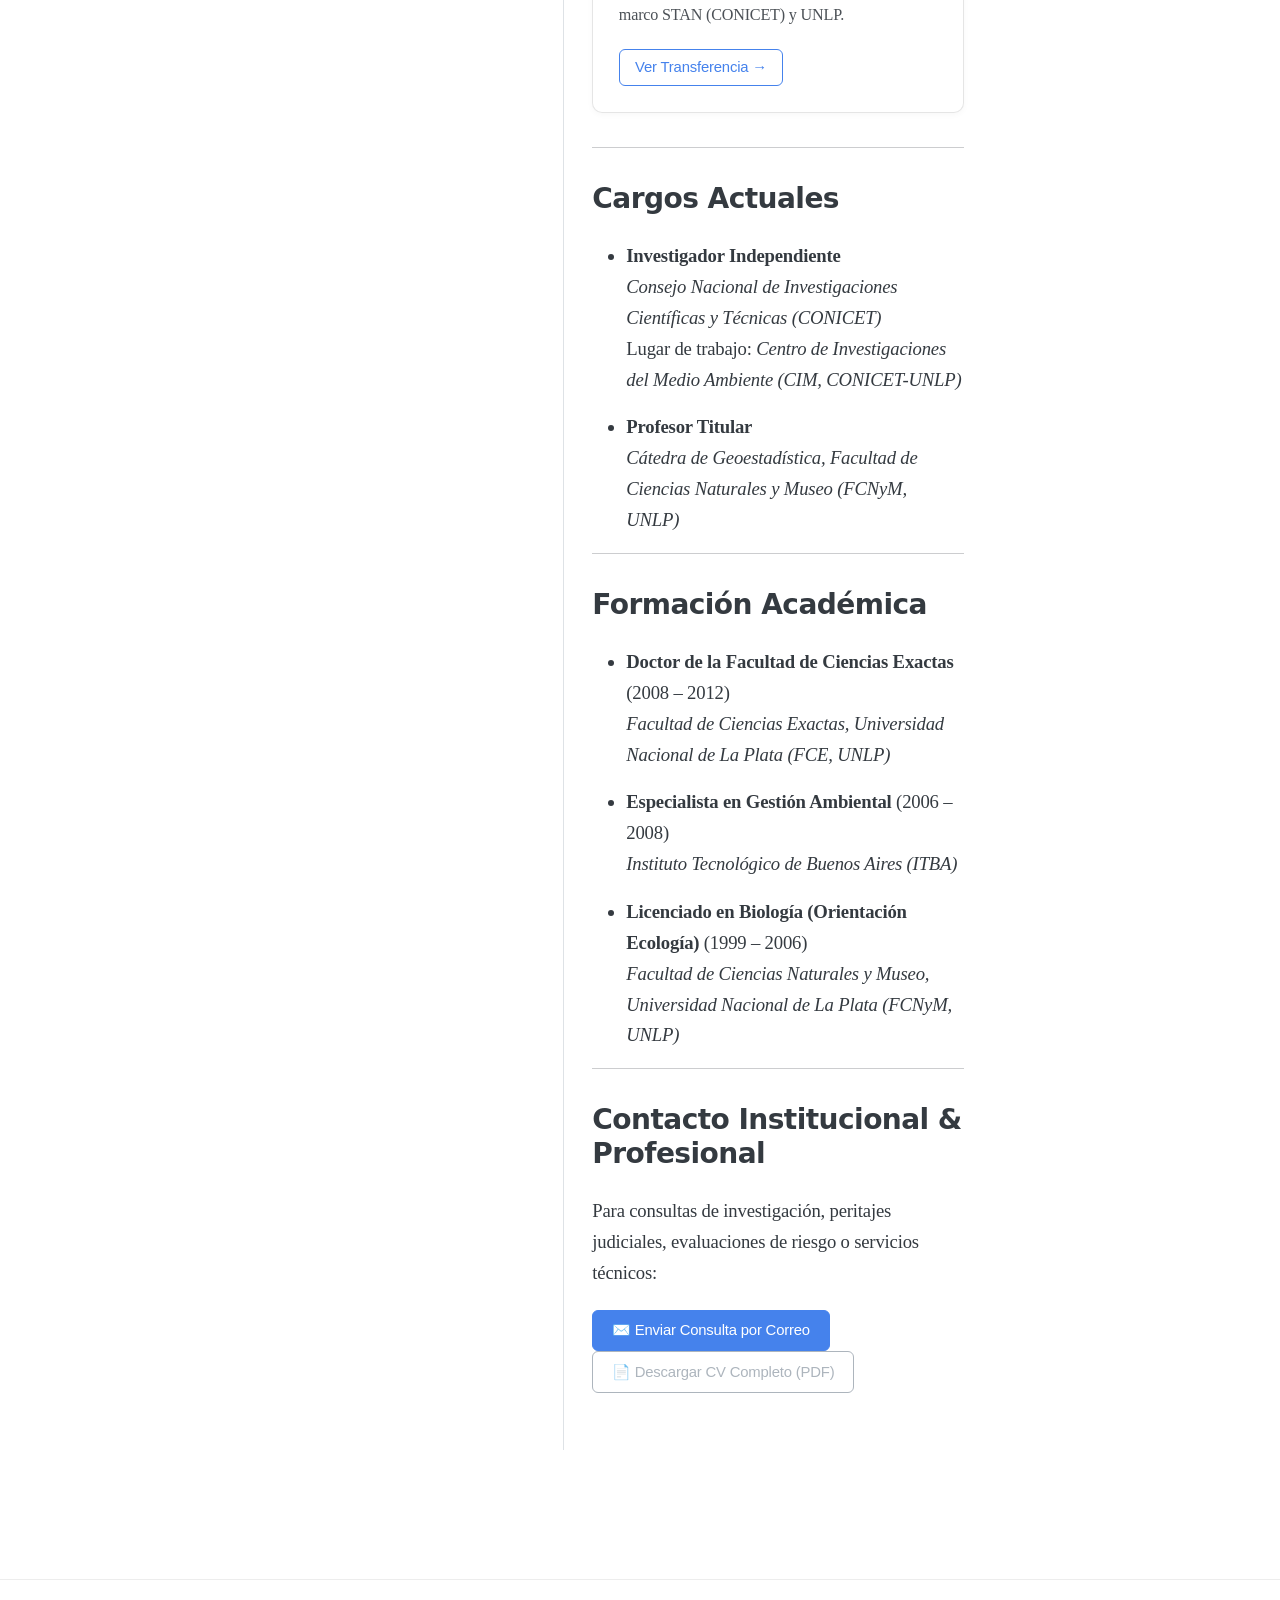
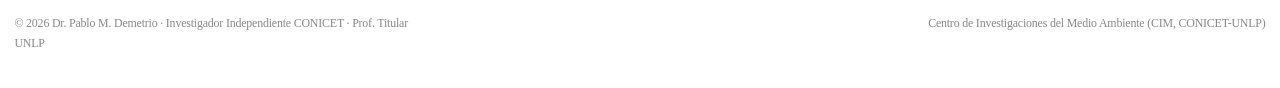
==== commit 902e1b56: "Compilación limpia: Opción B (Investigación, Docencia, Transferencia), tarjetas sin hashtags y boton" ====
--- a/docs/index.html
+++ b/docs/index.html
@@ -265,15 +265,15 @@
   </li>  
   <li class="nav-item">
     <a class="nav-link" href="./investigacion.html"> 
-<span class="menu-text">Investigación Científica</span></a>
+<span class="menu-text">Investigación</span></a>
   </li>  
   <li class="nav-item">
     <a class="nav-link" href="./docencia.html"> 
-<span class="menu-text">Docencia y Formación</span></a>
+<span class="menu-text">Docencia</span></a>
   </li>  
   <li class="nav-item">
     <a class="nav-link" href="./transferencia.html"> 
-<span class="menu-text">Asesoramiento Técnico</span></a>
+<span class="menu-text">Transferencia</span></a>
   </li>  
 </ul>
             <ul class="navbar-nav navbar-nav-scroll ms-auto">
@@ -312,7 +312,7 @@
     <h2 id="toc-title">En esta página</h2>
   <ul>
   <li><a href="#perfil-profesional" id="toc-perfil-profesional" class="nav-link active" data-scroll-target="#perfil-profesional">Perfil Profesional</a></li>
-  <li><a href="#pilares-de-actividad" id="toc-pilares-de-actividad" class="nav-link" data-scroll-target="#pilares-de-actividad">Pilares de Actividad</a></li>
+  <li><a href="#ejes-de-actividad" id="toc-ejes-de-actividad" class="nav-link" data-scroll-target="#ejes-de-actividad">Ejes de Actividad</a></li>
   <li><a href="#cargos-actuales" id="toc-cargos-actuales" class="nav-link" data-scroll-target="#cargos-actuales">Cargos Actuales</a></li>
   <li><a href="#formación-académica" id="toc-formación-académica" class="nav-link" data-scroll-target="#formación-académica">Formación Académica</a></li>
   <li><a href="#contacto-institucional-profesional" id="toc-contacto-institucional-profesional" class="nav-link" data-scroll-target="#contacto-institucional-profesional">Contacto Institucional &amp; Profesional</a></li>
@@ -364,20 +364,26 @@
 <p>Su especialidad se centra en la <strong>ecotoxicología</strong> y la <strong>evaluación de riesgos ambientales</strong>, integrando métodos bioestadísticos y herramientas de ciencia de datos aplicadas a problemáticas ambientales. Su trabajo articula la generación de perfiles de exposición y evaluación de efectos biológicos frente a contaminantes de origen antrópico (con énfasis en plaguicidas y compuestos de preocupación emergente) con la transferencia técnica hacia organismos de gestión, peritajes judiciales y el sector productivo.</p>
 <hr>
 </section>
-<section id="pilares-de-actividad" class="level2">
-<h2 data-anchor-id="pilares-de-actividad">Pilares de Actividad</h2>
+<section id="ejes-de-actividad" class="level2">
+<h2 data-anchor-id="ejes-de-actividad">Ejes de Actividad</h2>
 <div class="feature-grid">
 <div class="feature-card">
-<p><span class="badge-subtle">Ciencia &amp; Proyectos</span> ### Investigación Científica Líneas de trabajo en ecotoxicología de cuencas pampeanas, proyectos de investigación acreditados y producción científica en revistas indexadas.</p>
-<p><a href="./investigacion.html" class="btn btn-outline-primary btn-sm">Ver Investigación Científica →</a></p>
+  <span class="badge-subtle">Ciencia &amp; Proyectos</span>
+  <div class="card-title">Investigación</div>
+  <p class="card-text">Líneas de trabajo en ecotoxicología de cuencas pampeanas, proyectos acreditados y producción científica en revistas indexadas.</p>
+  <a href="investigacion.html" class="btn btn-outline-primary card-btn">Ver Investigación →</a>
 </div>
 <div class="feature-card">
-<p><span class="badge-subtle">Academia &amp; Mentoría</span> ### Docencia y Formación Cátedras universitarias de grado, cursos de posgrado/doctorado, dirección de tesistas y becarios, y repositorio de diapositivas y clases.</p>
-<p><a href="./docencia.html" class="btn btn-outline-primary btn-sm">Ver Docencia y Formación →</a></p>
+  <span class="badge-subtle">Cátedras &amp; Recursos</span>
+  <div class="card-title">Docencia</div>
+  <p class="card-text">Cursos universitarios de grado y posgrado, programas analíticos y repositorio de diapositivas y clases (vía QR).</p>
+  <a href="docencia.html" class="btn btn-outline-primary card-btn">Ver Docencia →</a>
 </div>
 <div class="feature-card">
-<p><span class="badge-subtle">Servicios &amp; Peritajes</span> ### Asesoramiento Técnico Peritajes ambientales y judiciales, evaluaciones de riesgo, bioensayos, normas IRAM y consultoría técnica bajo marco STAN (CONICET) y UNLP.</p>
-<p><a href="./transferencia.html" class="btn btn-outline-primary btn-sm">Ver Asesoramiento Técnico →</a></p>
+  <span class="badge-subtle">Servicios &amp; Peritajes</span>
+  <div class="card-title">Transferencia</div>
+  <p class="card-text">Peritajes ambientales y judiciales, evaluaciones de riesgo, bioensayos, normas IRAM y servicios bajo marco STAN (CONICET) y UNLP.</p>
+  <a href="transferencia.html" class="btn btn-outline-primary card-btn">Ver Transferencia →</a>
 </div>
 </div>
 <hr>
@@ -407,7 +413,7 @@
 </section>
 <section id="contacto-institucional-profesional" class="level2">
 <h2 data-anchor-id="contacto-institucional-profesional">Contacto Institucional &amp; Profesional</h2>
-<p>Para consultas de investigación, dirección de tesis/becas, peritajes judiciales o servicios técnicos:</p>
+<p>Para consultas de investigación, peritajes judiciales, evaluaciones de riesgo o servicios técnicos:</p>
 <div class="btn-cta-group">
 <p><a href="mailto:pablo.demetrio@gmail.com" class="btn btn-primary">✉ Enviar Consulta por Correo</a> <a href="archivos/CV_Pablo_Demetrio.pdf" class="btn btn-outline-secondary">📄 Descargar CV Completo (PDF)</a></p>
 </div>
--- a/docs/styles.css
+++ b/docs/styles.css
@@ -14,69 +14,85 @@
   letter-spacing: -0.02em;
 }
 
-/* Grilla de Pilares / Bloques de Valor en Home */
+/* Grilla de Pilares / Tarjetas en Home */
 .feature-grid {
   display: grid;
   grid-template-columns: repeat(auto-fit, minmax(280px, 1fr));
   gap: 1.25rem;
-  margin: 1.75rem 0;
+  margin: 1.75rem 0 2rem 0;
 }
 
 .feature-card {
-  border: 1px solid rgba(0, 0, 0, 0.08);
+  border: 1px solid rgba(0, 0, 0, 0.1);
   border-radius: 10px;
-  padding: 1.4rem;
-  background-color: rgba(255, 255, 255, 0.5);
+  padding: 1.5rem;
+  background-color: rgba(255, 255, 255, 0.65);
   box-shadow: 0 2px 6px rgba(0, 0, 0, 0.03);
   display: flex;
   flex-direction: column;
-  justify-content: space-between;
   transition: transform 0.15s ease, box-shadow 0.15s ease;
 }
 
 .feature-card:hover {
   transform: translateY(-2px);
-  box-shadow: 0 6px 16px rgba(0, 0, 0, 0.07);
+  box-shadow: 0 6px 16px rgba(0, 0, 0, 0.08);
 }
 
-.feature-card h3 {
-  font-size: 1.2rem;
-  margin-top: 0;
-  margin-bottom: 0.5rem;
+.card-title {
+  font-size: 1.25rem;
+  font-weight: 650;
+  margin: 0.5rem 0 0.5rem 0;
+  line-height: 1.3;
 }
 
-.feature-card p {
+.card-text {
   font-size: 0.95rem;
-  color: inherit;
+  line-height: 1.55;
   opacity: 0.88;
+  margin-bottom: 1.25rem;
   flex-grow: 1;
-  margin-bottom: 1rem;
+}
+
+.card-btn {
+  margin-top: auto;
+  align-self: flex-start;
+  font-weight: 500;
+  padding: 0.4rem 0.9rem;
+  border-radius: 6px;
 }
 
 /* Compatibilidad con Modo Oscuro (Quarto Slate) */
 body.quarto-dark .feature-card {
   background-color: rgba(255, 255, 255, 0.04);
-  border-color: rgba(255, 255, 255, 0.1);
+  border-color: rgba(255, 255, 255, 0.12);
   box-shadow: 0 2px 6px rgba(0, 0, 0, 0.25);
 }
 
 body.quarto-dark .feature-card:hover {
-  box-shadow: 0 6px 16px rgba(0, 0, 0, 0.4);
+  box-shadow: 0 6px 16px rgba(0, 0, 0, 0.45);
 }
 
-/* Botones y Acciones Táctiles (Mobile-First) */
-.btn {
-  display: inline-flex;
-  align-items: center;
-  justify-content: center;
-  border-radius: 6px;
-  font-weight: 500;
-  text-decoration: none;
-  min-height: 2.4rem;
-  padding: 0.45rem 1rem;
-  transition: all 0.15s ease;
+/* Badges y Etiquetas */
+.badge-subtle {
+  display: inline-block;
+  align-self: flex-start;
+  font-size: 0.75rem;
+  font-weight: 600;
+  text-transform: uppercase;
+  letter-spacing: 0.04em;
+  padding: 0.2rem 0.55rem;
+  border-radius: 4px;
+  background-color: rgba(0, 0, 0, 0.06);
+  color: #495057;
+  margin-bottom: 0.25rem;
 }
 
+body.quarto-dark .badge-subtle {
+  background-color: rgba(255, 255, 255, 0.12);
+  color: #e9ecef;
+}
+
+/* Grupo de Botones CTA en Perfil */
 .btn-cta-group {
   display: flex;
   flex-wrap: wrap;
@@ -84,39 +100,28 @@
   margin: 1.25rem 0;
 }
 
-/* Tarjetas de Clases / Descargas */
+.btn-cta-group .btn {
+  font-weight: 500;
+  padding: 0.5rem 1.1rem;
+  border-radius: 6px;
+}
+
+/* Tarjetas de Recursos de Clases */
 .resource-box {
   border-left: 4px solid #0d6efd;
   background-color: rgba(13, 110, 253, 0.04);
   border-radius: 0 8px 8px 0;
-  padding: 1.1rem 1.25rem;
-  margin: 1rem 0;
+  padding: 1.25rem;
+  margin: 1.25rem 0;
 }
 
 body.quarto-dark .resource-box {
   background-color: rgba(13, 110, 253, 0.12);
 }
 
-/* Badges y Etiquetas */
-.badge-subtle {
-  display: inline-block;
-  font-size: 0.78rem;
-  font-weight: 600;
-  text-transform: uppercase;
-  letter-spacing: 0.04em;
-  padding: 0.25rem 0.55rem;
-  border-radius: 4px;
-  background-color: rgba(0, 0, 0, 0.06);
-  margin-bottom: 0.5rem;
-}
-
-body.quarto-dark .badge-subtle {
-  background-color: rgba(255, 255, 255, 0.1);
-}
-
-/* Código QR Responsivo */
+/* Contenedor Código QR Responsivo */
 .qr-container {
-  max-width: 180px;
+  max-width: 170px;
   margin: 1rem 0;
   text-align: center;
 }
@@ -139,23 +144,24 @@
   opacity: 0.85;
 }
 
-/* Ajustes Responsive en Dispositivos Móviles */
+/* Ajustes para Pantallas Móviles */
 @media (max-width: 768px) {
   .feature-grid {
     grid-template-columns: 1fr;
     gap: 1rem;
   }
 
+  .card-btn {
+    width: 100%;
+    text-align: center;
+  }
+
   .btn-cta-group {
     flex-direction: column;
-    align-items: stretch;
   }
 
-  .btn {
+  .btn-cta-group .btn {
     width: 100%;
-  }
-
-  .about-entity {
     text-align: center;
   }
 }
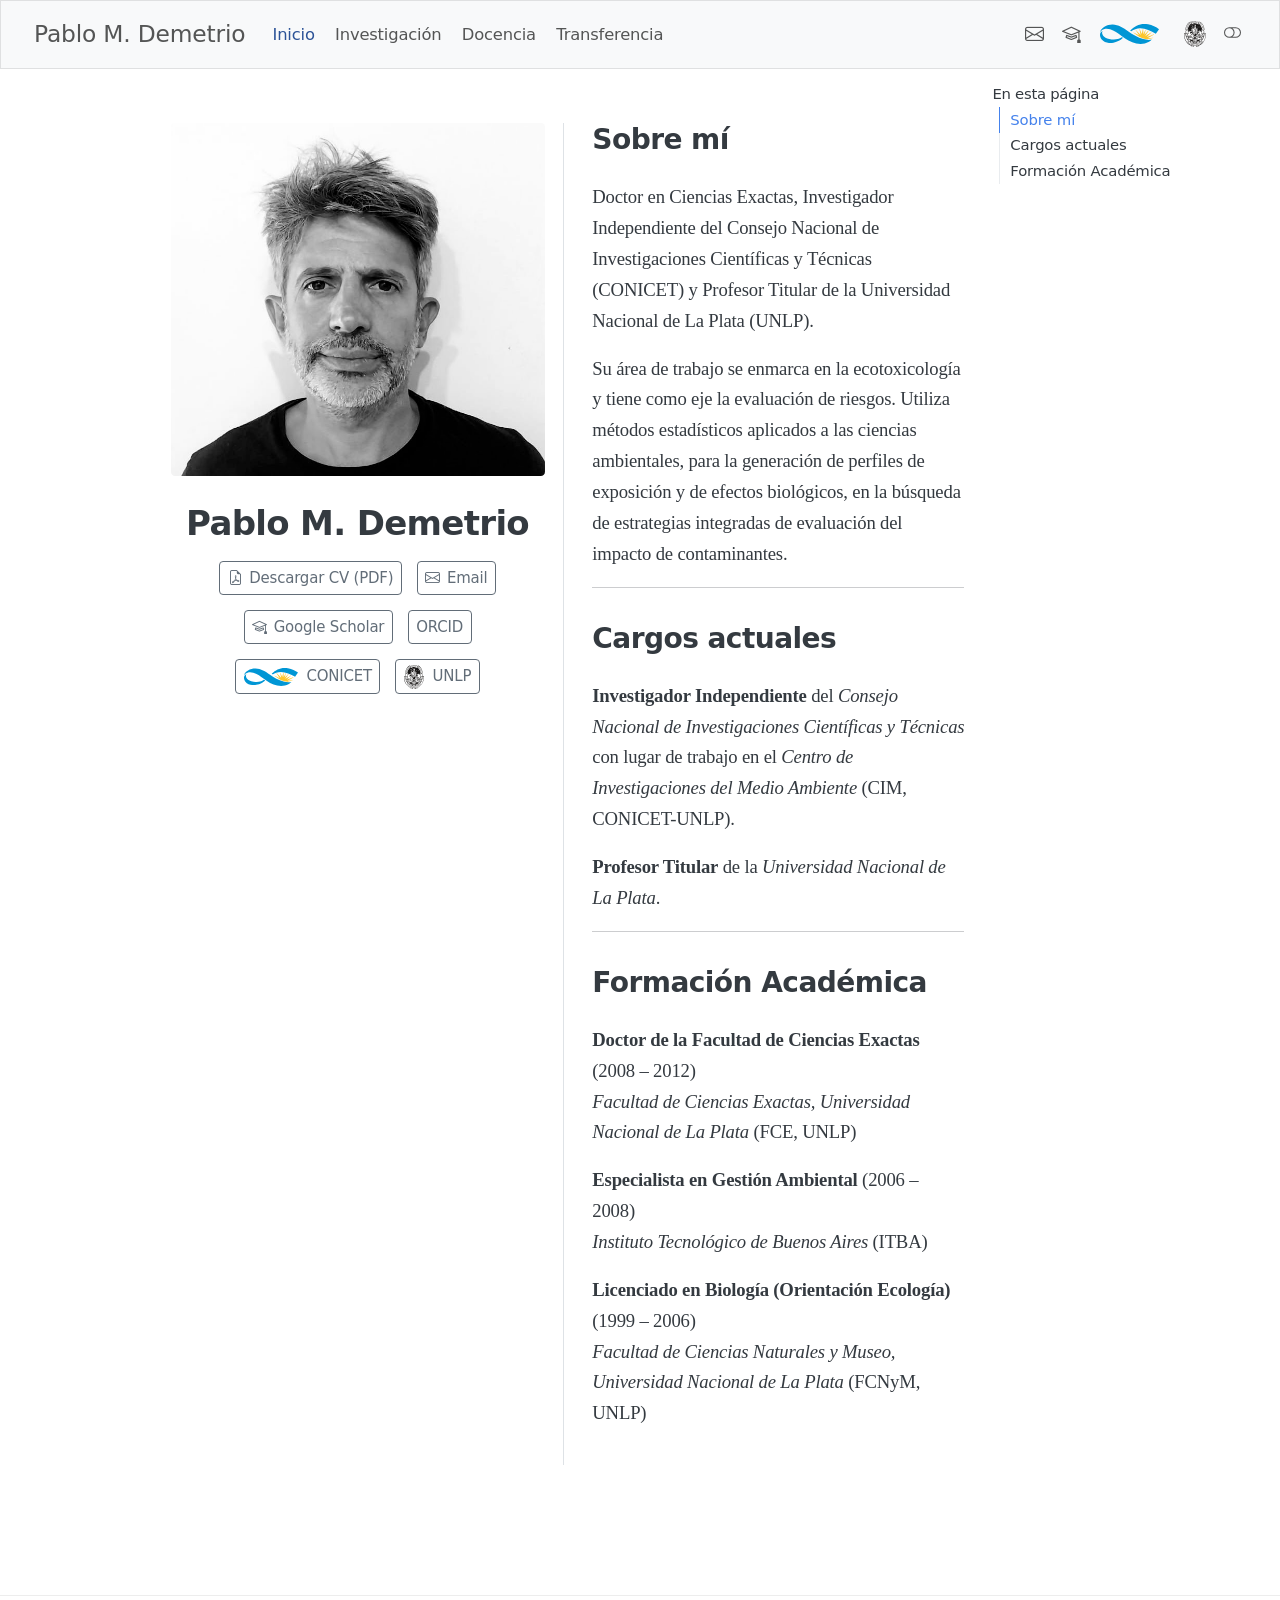
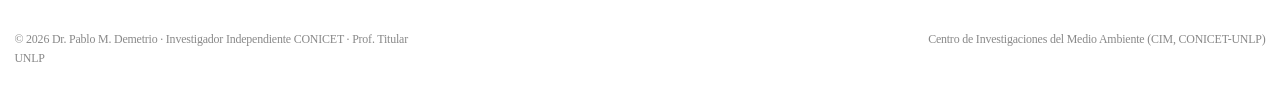
==== commit 2a012194: "Versión fiel: textos originales en tercera persona sobria, Home limpia sin tarjetas redundantes" ====
--- a/docs/index.html
+++ b/docs/index.html
@@ -7,7 +7,7 @@
 <meta name="viewport" content="width=device-width, initial-scale=1.0, user-scalable=yes">
 
 
-<title>Dr.&nbsp;Pablo M. Demetrio – Pablo M. Demetrio</title>
+<title>Pablo M. Demetrio</title>
 <style>
 code{white-space: pre-wrap;}
 span.smallcaps{font-variant: small-caps;}
@@ -311,11 +311,9 @@
         <nav id="TOC" role="doc-toc" class="toc-active">
     <h2 id="toc-title">En esta página</h2>
   <ul>
-  <li><a href="#perfil-profesional" id="toc-perfil-profesional" class="nav-link active" data-scroll-target="#perfil-profesional">Perfil Profesional</a></li>
-  <li><a href="#ejes-de-actividad" id="toc-ejes-de-actividad" class="nav-link" data-scroll-target="#ejes-de-actividad">Ejes de Actividad</a></li>
-  <li><a href="#cargos-actuales" id="toc-cargos-actuales" class="nav-link" data-scroll-target="#cargos-actuales">Cargos Actuales</a></li>
+  <li><a href="#sobre-mí" id="toc-sobre-mí" class="nav-link active" data-scroll-target="#sobre-mí">Sobre mí</a></li>
+  <li><a href="#cargos-actuales" id="toc-cargos-actuales" class="nav-link" data-scroll-target="#cargos-actuales">Cargos actuales</a></li>
   <li><a href="#formación-académica" id="toc-formación-académica" class="nav-link" data-scroll-target="#formación-académica">Formación Académica</a></li>
-  <li><a href="#contacto-institucional-profesional" id="toc-contacto-institucional-profesional" class="nav-link" data-scroll-target="#contacto-institucional-profesional">Contacto Institucional &amp; Profesional</a></li>
   </ul>
 </nav>
     </div>
@@ -326,7 +324,7 @@
   rounded " style="width: 20em;">
 <header id="title-block-header" class="quarto-title-block default">
 <div class="quarto-title">
-<h1 class="title">Dr.&nbsp;Pablo M. Demetrio</h1>
+<h1 class="title">Pablo M. Demetrio</h1>
 </div>
 <div class="quarto-title-meta">
   </div>
@@ -358,65 +356,26 @@
   <div class="about-contents"><main class="content" id="quarto-document-content">
 
 
-<section id="perfil-profesional" class="level2">
-<h2 data-anchor-id="perfil-profesional">Perfil Profesional</h2>
-<p>Pablo M. Demetrio es Doctor en Ciencias Exactas, Investigador Independiente del Consejo Nacional de Investigaciones Científicas y Técnicas (CONICET) y Profesor Titular de la Universidad Nacional de La Plata (UNLP). Desarrolla sus actividades en el Centro de Investigaciones del Medio Ambiente (CIM, CONICET-UNLP).</p>
-<p>Su especialidad se centra en la <strong>ecotoxicología</strong> y la <strong>evaluación de riesgos ambientales</strong>, integrando métodos bioestadísticos y herramientas de ciencia de datos aplicadas a problemáticas ambientales. Su trabajo articula la generación de perfiles de exposición y evaluación de efectos biológicos frente a contaminantes de origen antrópico (con énfasis en plaguicidas y compuestos de preocupación emergente) con la transferencia técnica hacia organismos de gestión, peritajes judiciales y el sector productivo.</p>
-<hr>
-</section>
-<section id="ejes-de-actividad" class="level2">
-<h2 data-anchor-id="ejes-de-actividad">Ejes de Actividad</h2>
-<div class="feature-grid">
-<div class="feature-card">
-  <span class="badge-subtle">Ciencia &amp; Proyectos</span>
-  <div class="card-title">Investigación</div>
-  <p class="card-text">Líneas de trabajo en ecotoxicología de cuencas pampeanas, proyectos acreditados y producción científica en revistas indexadas.</p>
-  <a href="investigacion.html" class="btn btn-outline-primary card-btn">Ver Investigación →</a>
-</div>
-<div class="feature-card">
-  <span class="badge-subtle">Cátedras &amp; Recursos</span>
-  <div class="card-title">Docencia</div>
-  <p class="card-text">Cursos universitarios de grado y posgrado, programas analíticos y repositorio de diapositivas y clases (vía QR).</p>
-  <a href="docencia.html" class="btn btn-outline-primary card-btn">Ver Docencia →</a>
-</div>
-<div class="feature-card">
-  <span class="badge-subtle">Servicios &amp; Peritajes</span>
-  <div class="card-title">Transferencia</div>
-  <p class="card-text">Peritajes ambientales y judiciales, evaluaciones de riesgo, bioensayos, normas IRAM y servicios bajo marco STAN (CONICET) y UNLP.</p>
-  <a href="transferencia.html" class="btn btn-outline-primary card-btn">Ver Transferencia →</a>
-</div>
-</div>
+<section id="sobre-mí" class="level2">
+<h2 data-anchor-id="sobre-mí">Sobre mí</h2>
+<p>Doctor en Ciencias Exactas, Investigador Independiente del Consejo Nacional de Investigaciones Científicas y Técnicas (CONICET) y Profesor Titular de la Universidad Nacional de La Plata (UNLP).</p>
+<p>Su área de trabajo se enmarca en la ecotoxicología y tiene como eje la evaluación de riesgos. Utiliza métodos estadísticos aplicados a las ciencias ambientales, para la generación de perfiles de exposición y de efectos biológicos, en la búsqueda de estrategias integradas de evaluación del impacto de contaminantes.</p>
 <hr>
 </section>
 <section id="cargos-actuales" class="level2">
-<h2 data-anchor-id="cargos-actuales">Cargos Actuales</h2>
-<ul>
-<li><p><strong>Investigador Independiente</strong><br>
-<em>Consejo Nacional de Investigaciones Científicas y Técnicas (CONICET)</em><br>
-Lugar de trabajo: <em>Centro de Investigaciones del Medio Ambiente (CIM, CONICET-UNLP)</em></p></li>
-<li><p><strong>Profesor Titular</strong><br>
-<em>Cátedra de Geoestadística, Facultad de Ciencias Naturales y Museo (FCNyM, UNLP)</em></p></li>
-</ul>
+<h2 data-anchor-id="cargos-actuales">Cargos actuales</h2>
+<p><strong>Investigador Independiente</strong> del <em>Consejo Nacional de Investigaciones Científicas y Técnicas</em> con lugar de trabajo en el <em>Centro de Investigaciones del Medio Ambiente</em> (CIM, CONICET-UNLP).</p>
+<p><strong>Profesor Titular</strong> de la <em>Universidad Nacional de La Plata</em>.</p>
 <hr>
 </section>
 <section id="formación-académica" class="level2">
 <h2 data-anchor-id="formación-académica">Formación Académica</h2>
-<ul>
-<li><p><strong>Doctor de la Facultad de Ciencias Exactas</strong> (2008 – 2012)<br>
-<em>Facultad de Ciencias Exactas, Universidad Nacional de La Plata (FCE, UNLP)</em></p></li>
-<li><p><strong>Especialista en Gestión Ambiental</strong> (2006 – 2008)<br>
-<em>Instituto Tecnológico de Buenos Aires (ITBA)</em></p></li>
-<li><p><strong>Licenciado en Biología (Orientación Ecología)</strong> (1999 – 2006)<br>
-<em>Facultad de Ciencias Naturales y Museo, Universidad Nacional de La Plata (FCNyM, UNLP)</em></p></li>
-</ul>
-<hr>
-</section>
-<section id="contacto-institucional-profesional" class="level2">
-<h2 data-anchor-id="contacto-institucional-profesional">Contacto Institucional &amp; Profesional</h2>
-<p>Para consultas de investigación, peritajes judiciales, evaluaciones de riesgo o servicios técnicos:</p>
-<div class="btn-cta-group">
-<p><a href="mailto:pablo.demetrio@gmail.com" class="btn btn-primary">✉ Enviar Consulta por Correo</a> <a href="archivos/CV_Pablo_Demetrio.pdf" class="btn btn-outline-secondary">📄 Descargar CV Completo (PDF)</a></p>
-</div>
+<p><strong>Doctor de la Facultad de Ciencias Exactas</strong> (2008 – 2012)<br>
+<em>Facultad de Ciencias Exactas, Universidad Nacional de La Plata</em> (FCE, UNLP)</p>
+<p><strong>Especialista en Gestión Ambiental</strong> (2006 – 2008)<br>
+<em>Instituto Tecnológico de Buenos Aires</em> (ITBA)</p>
+<p><strong>Licenciado en Biología (Orientación Ecología)</strong> (1999 – 2006)<br>
+<em>Facultad de Ciencias Naturales y Museo, Universidad Nacional de La Plata</em> (FCNyM, UNLP)</p>
 
 
 </section>
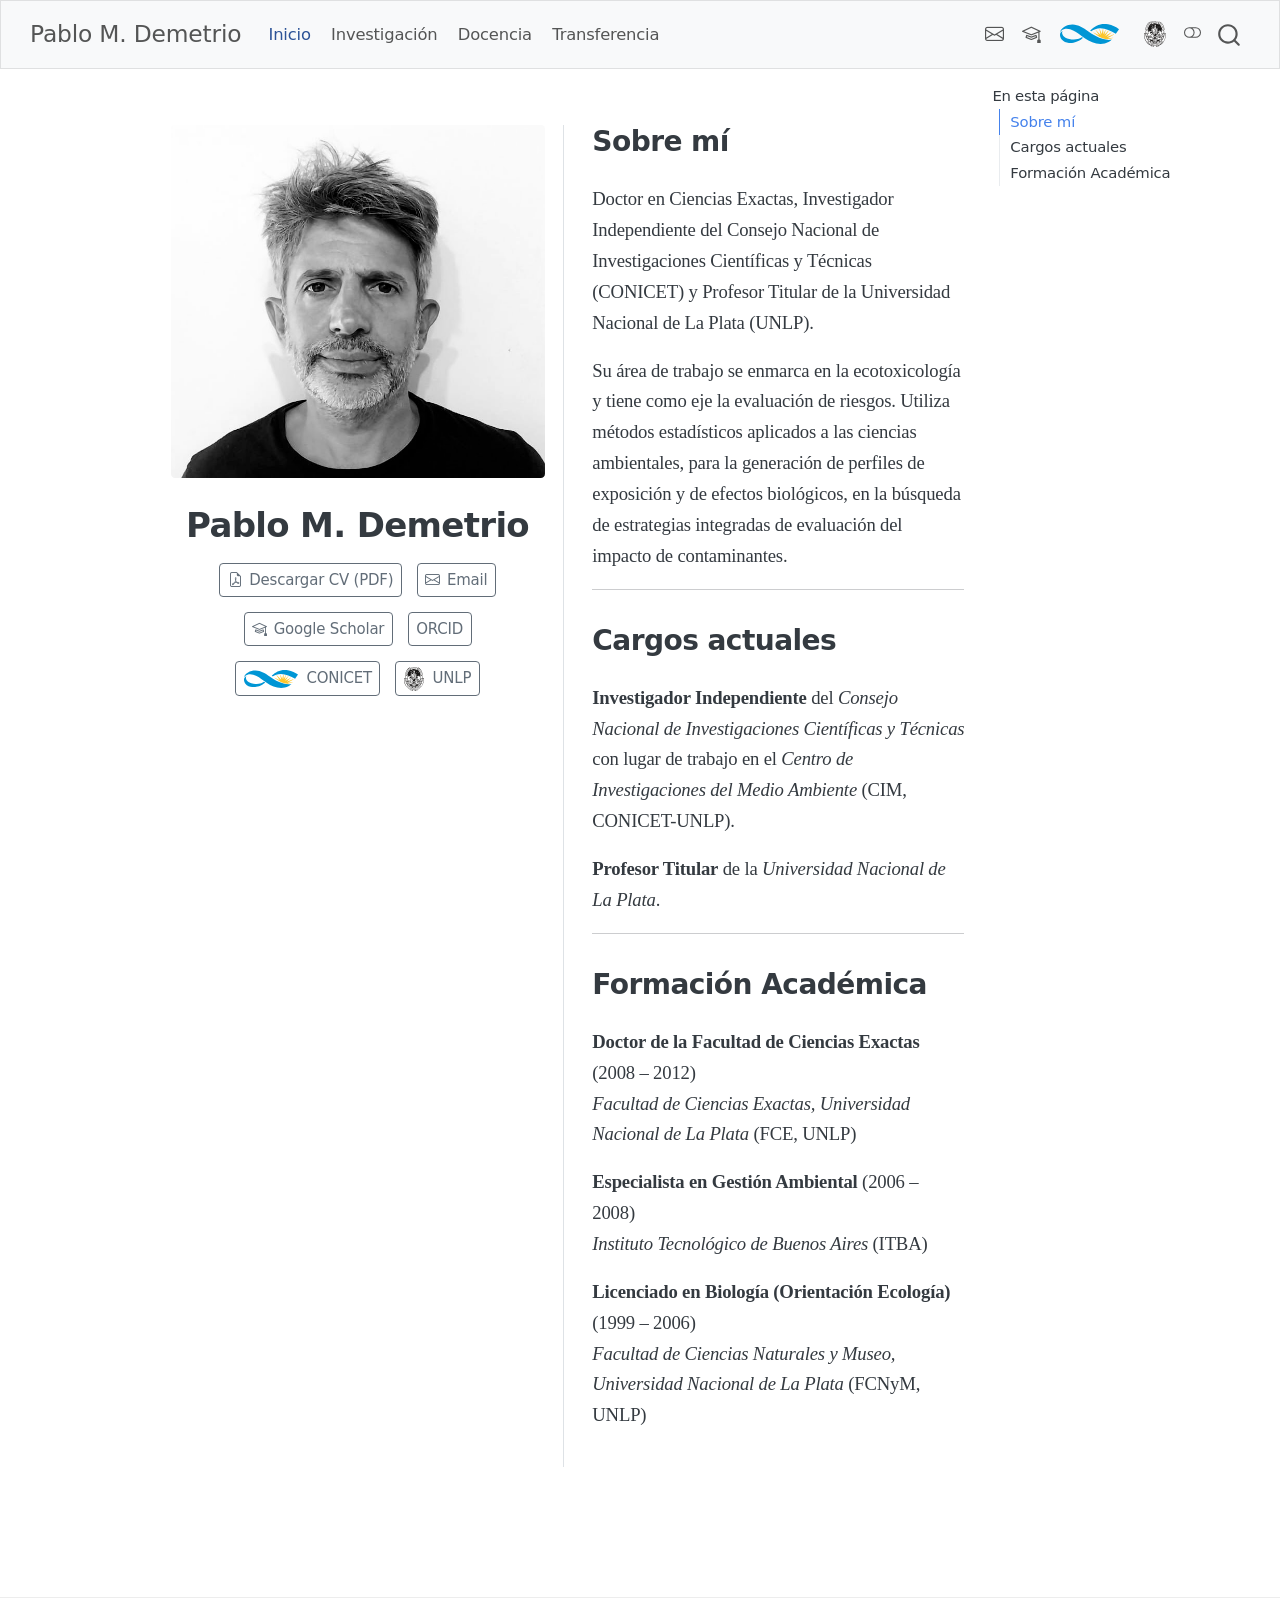
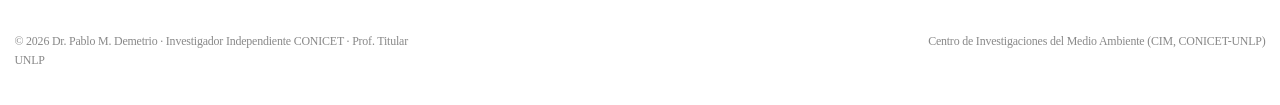
==== commit 1621c424: "Render final de la web" ====
--- a/docs/index.html
+++ b/docs/index.html
@@ -2,17 +2,23 @@
 <html xmlns="http://www.w3.org/1999/xhtml" lang="es" xml:lang="es"><head>
 
 <meta charset="utf-8">
-<meta name="generator" content="quarto-1.8.25">
+<meta name="generator" content="quarto-1.11.9">
 
 <meta name="viewport" content="width=device-width, initial-scale=1.0, user-scalable=yes">
 
 
 <title>Pablo M. Demetrio</title>
 <style>
-code{white-space: pre-wrap;}
+/* Default styles provided by pandoc.
+** See https://pandoc.org/MANUAL.html#variables-for-html for config info.
+*/
 span.smallcaps{font-variant: small-caps;}
-div.columns{display: flex; gap: min(4vw, 1.5em);}
-div.column{flex: auto; overflow-x: auto;}
+div.columns{display: flex; gap: 1.5em;}
+div.column{flex: auto;}
+@media screen {
+div.columns{gap: min(4vw, 1.5em);}
+div.column{overflow-x: auto;}
+}
 div.hanging-indent{margin-left: 1.5em; text-indent: -1.5em;}
 ul.task-list{list-style: none;}
 ul.task-list li input[type="checkbox"] {
@@ -33,18 +39,18 @@
 <link href="./favicon.svg" rel="icon" type="image/svg+xml">
 <script src="site_libs/quarto-html/quarto.js" type="module"></script>
 <script src="site_libs/quarto-html/tabsets/tabsets.js" type="module"></script>
-<script src="site_libs/quarto-html/axe/axe-check.js" type="module"></script>
+<script src="site_libs/quarto-html/scrollable-regions/scrollable-regions.js" type="module"></script>
 <script src="site_libs/quarto-html/popper.min.js"></script>
 <script src="site_libs/quarto-html/tippy.umd.min.js"></script>
 <link href="site_libs/quarto-html/tippy.css" rel="stylesheet">
-<link href="site_libs/quarto-html/quarto-syntax-highlighting-7b89279ff1a6dce999919e0e67d4d9ec.css" rel="stylesheet" class="quarto-color-scheme" id="quarto-text-highlighting-styles">
-<link href="site_libs/quarto-html/quarto-syntax-highlighting-dark-707d8167ce6003fca903bfe2be84ab7f.css" rel="stylesheet" class="quarto-color-scheme quarto-color-alternate" id="quarto-text-highlighting-styles">
-<link href="site_libs/quarto-html/quarto-syntax-highlighting-7b89279ff1a6dce999919e0e67d4d9ec.css" rel="stylesheet" class="quarto-color-scheme-extra" id="quarto-text-highlighting-styles">
+<link href="site_libs/quarto-html/quarto-syntax-highlighting-63b5708e65d6cd79cd7618c58d0c21e7.css" rel="stylesheet" class="quarto-color-scheme" id="quarto-text-highlighting-styles">
+<link href="site_libs/quarto-html/quarto-syntax-highlighting-dark-447e42e69aaa9833c0ba1b986f430b20.css" rel="stylesheet" class="quarto-color-scheme quarto-color-alternate" id="quarto-text-highlighting-styles">
+<link href="site_libs/quarto-html/quarto-syntax-highlighting-63b5708e65d6cd79cd7618c58d0c21e7.css" rel="stylesheet" class="quarto-color-scheme-extra" id="quarto-text-highlighting-styles">
 <script src="site_libs/bootstrap/bootstrap.min.js"></script>
 <link href="site_libs/bootstrap/bootstrap-icons.css" rel="stylesheet">
-<link href="site_libs/bootstrap/bootstrap-ff9c7afb6f1404417917cb7d0d4af523.min.css" rel="stylesheet" append-hash="true" class="quarto-color-scheme" id="quarto-bootstrap" data-mode="light">
-<link href="site_libs/bootstrap/bootstrap-dark-1c4fc7e56c25c83c5cafe2ca13a2b6ed.min.css" rel="stylesheet" append-hash="true" class="quarto-color-scheme quarto-color-alternate" id="quarto-bootstrap" data-mode="dark">
-<link href="site_libs/bootstrap/bootstrap-ff9c7afb6f1404417917cb7d0d4af523.min.css" rel="stylesheet" append-hash="true" class="quarto-color-scheme-extra" id="quarto-bootstrap" data-mode="light">
+<link href="site_libs/bootstrap/bootstrap-13e44498fcb4c4404c0136032465766b.min.css" rel="stylesheet" append-hash="true" class="quarto-color-scheme" id="quarto-bootstrap" data-mode="light">
+<link href="site_libs/bootstrap/bootstrap-dark-8edf8b76497447cc4cc02b63d60e481e.min.css" rel="stylesheet" append-hash="true" class="quarto-color-scheme quarto-color-alternate" id="quarto-bootstrap" data-mode="dark">
+<link href="site_libs/bootstrap/bootstrap-13e44498fcb4c4404c0136032465766b.min.css" rel="stylesheet" append-hash="true" class="quarto-color-scheme-extra" id="quarto-bootstrap" data-mode="light">
 <script id="quarto-search-options" type="application/json">{
   "location": "navbar",
   "copy-button": false,
@@ -78,7 +84,7 @@
 <link rel="stylesheet" href="styles.css">
 </head>
 
-<body class="nav-fixed quarto-light"><script id="quarto-html-before-body" type="application/javascript">
+<body class="nav-fixed quarto-light"><a id="quarto-skip-link" class="visually-hidden-focusable" href="#quarto-document-content">Saltar al contenido principal</a><script id="quarto-html-before-body" type="application/javascript">
     const toggleBodyColorMode = (bsSheetEl) => {
       const mode = bsSheetEl.getAttribute("data-mode");
       const bodyEl = window.document.querySelector("body");
@@ -101,6 +107,7 @@
       for (let i=0; i < toggles.length; i++) {
         const toggle = toggles[i];
         if (toggle) {
+          toggle.setAttribute("aria-checked", alternate ? "true" : "false");
           if (alternate) {
             toggle.classList.add("alternate");
           } else {
@@ -130,13 +137,19 @@
       manageTransitions('#quarto-margin-sidebar .nav-link', true);
       // Switch the toggles
       setColorSchemeToggle(alternate)
-      // Hack to workaround the fact that safari doesn't
-      // properly recolor the scrollbar when toggling (#1455)
+    }
+    // Hack to workaround the fact that safari doesn't
+    // properly recolor the scrollbar when toggling (#1455).
+    // Not run on load: stylesheets are set before first paint there, and
+    // scrolling would undo the scroll to a URL fragment (#14973).
+    // The one pixel nudge keeps the reader where they were.
+    const refreshSafariScrollbar = () => {
       if (navigator.userAgent.indexOf('Safari') > 0 && navigator.userAgent.indexOf('Chrome') == -1) {
         manageTransitions("body", false);
-        window.scrollTo(0, 1);
+        const scrollY = window.scrollY;
+        window.scrollTo(0, scrollY > 0 ? scrollY - 1 : 1);
         setTimeout(() => {
-          window.scrollTo(0, 0);
+          window.scrollTo(0, scrollY);
           manageTransitions("body", true);
         }, 40);
       }
@@ -230,6 +243,7 @@
       // Read the current dark / light value
       let toAlternate = !hasAlternateSentinel();
       toggleColorMode(toAlternate);
+      refreshSafariScrollbar();
       setStyleSentinel(toAlternate);
       toggleGiscusIfUsed(toAlternate, darkModeDefault);
       window.dispatchEvent(new Event('resize'));
@@ -244,17 +258,14 @@
 
 <div id="quarto-search-results"></div>
   <header id="quarto-header" class="headroom fixed-top">
-    <nav class="navbar navbar-expand-lg " data-bs-theme="dark">
+    <nav class="navbar navbar-expand-lg " data-bs-theme="dark" aria-label="Sitio web">
       <div class="navbar-container container-fluid">
       <div class="navbar-brand-container mx-auto">
-    <a href="./index.html" class="navbar-brand navbar-brand-logo">
-    </a>
     <a class="navbar-brand" href="./index.html">
     <span class="navbar-title">Pablo M. Demetrio</span>
     </a>
   </div>
-            <div id="quarto-search" class="" title="Buscar"></div>
-          <button class="navbar-toggler" type="button" data-bs-toggle="collapse" data-bs-target="#navbarCollapse" aria-controls="navbarCollapse" role="menu" aria-expanded="false" aria-label="Navegación de palanca" onclick="if (window.quartoToggleHeadroom) { window.quartoToggleHeadroom(); }">
+          <button class="navbar-toggler" type="button" data-bs-toggle="collapse" data-bs-target="#navbarCollapse" aria-controls="navbarCollapse" aria-expanded="false" aria-label="Navegación de palanca" onclick="if (window.quartoToggleHeadroom) { window.quartoToggleHeadroom(); }">
   <span class="navbar-toggler-icon"></span>
 </button>
           <div class="collapse navbar-collapse" id="navbarCollapse">
@@ -298,8 +309,9 @@
 </ul>
           </div> <!-- /navcollapse -->
             <div class="quarto-navbar-tools">
-  <a href="" class="quarto-color-scheme-toggle quarto-navigation-tool  px-1" onclick="window.quartoToggleColorScheme(); return false;" title="Alternar modo oscuro"><i class="bi"></i></a>
+  <button type="button" role="switch" aria-checked="false" class="quarto-color-scheme-toggle quarto-navigation-tool  px-1" onclick="window.quartoToggleColorScheme(); return false;" title="Alternar modo oscuro" aria-label="Alternar modo oscuro"><i class="bi"></i></button>
 </div>
+            <div id="quarto-search" class="" title="Buscar"></div>
       </div> <!-- /container-fluid -->
     </nav>
 </header>
@@ -308,7 +320,7 @@
 <!-- sidebar -->
 <!-- margin-sidebar -->
     <div id="quarto-margin-sidebar" class="sidebar margin-sidebar">
-        <nav id="TOC" role="doc-toc" class="toc-active">
+        <nav id="TOC" role="doc-toc" aria-labelledby="toc-title" class="toc-active">
     <h2 id="toc-title">En esta página</h2>
   <ul>
   <li><a href="#sobre-mí" id="toc-sobre-mí" class="nav-link active" data-scroll-target="#sobre-mí">Sobre mí</a></li>
@@ -353,7 +365,7 @@
   </a>
 </div>
   </div>
-  <div class="about-contents"><main class="content" id="quarto-document-content">
+  <div class="about-contents"><main class="content" id="quarto-document-content" tabindex="-1">
 
 
 <section id="sobre-mí" class="level2">
@@ -386,15 +398,50 @@
   window.document.addEventListener("DOMContentLoaded", function (event) {
     // Ensure there is a toggle, if there isn't float one in the top right
     if (window.document.querySelector('.quarto-color-scheme-toggle') === null) {
-      const a = window.document.createElement('a');
-      a.classList.add('top-right');
-      a.classList.add('quarto-color-scheme-toggle');
-      a.href = "";
-      a.onclick = function() { try { window.quartoToggleColorScheme(); } catch {} return false; };
+      const toggle = window.document.createElement('button');
+      toggle.type = "button";
+      toggle.setAttribute("role", "switch");
+      toggle.setAttribute("aria-checked", "false");
+      toggle.classList.add('top-right');
+      toggle.classList.add('quarto-color-scheme-toggle');
+      toggle.setAttribute("aria-label", "Alternar modo oscuro");
+      toggle.onclick = function() { try { window.quartoToggleColorScheme(); } catch {} return false; };
       const i = window.document.createElement("i");
       i.classList.add('bi');
-      a.appendChild(i);
-      window.document.body.appendChild(a);
+      toggle.appendChild(i);
+      // Put the toggle in a landmark of its own, so that landmark navigation
+      // can reach it.
+      //
+      // The container is always a fresh direct child of body, and the toggle is
+      // never moved into page furniture that the theme or the author controls.
+      // The toggle is positioned against the page, so any ancestor that
+      // establishes a containing block captures it: a positioned element or a
+      // grid for position: absolute, and transform, filter, will-change or
+      // contain for position: fixed. A direct child of body has none of these
+      // to inherit, and the shift when one appears is silent and visual.
+      //
+      // ARIA says a document should have at most one banner, and axe reports a
+      // duplicate whether or not the banners carry distinct labels. So use a
+      // header when the page has no banner yet, and a named region otherwise.
+      //
+      // A header is a banner wherever it sits, unless it is inside sectioning
+      // content, so this cannot just look at the children of body: a custom
+      // page layout wraps the title block header in a plain div. An explicit
+      // role="banner" always counts.
+      const sectioning = 'article, aside, main, nav, section, [role="article"], [role="complementary"], [role="main"], [role="navigation"], [role="region"]';
+      const hasBanner = Array.from(
+        window.document.querySelectorAll('header:not([role]), [role="banner"]')
+      ).some(function(el) {
+        return el.hasAttribute("role") || el.closest(sectioning) === null;
+      });
+      const container = window.document.createElement(hasBanner ? "div" : "header");
+      if (hasBanner) {
+        container.setAttribute("role", "region");
+        container.setAttribute("aria-label", "Alternar modo oscuro");
+      }
+      container.classList.add('quarto-color-scheme-toggle-container');
+      container.appendChild(toggle);
+      window.document.body.appendChild(container);
     }
     setColorSchemeToggle(hasAlternateSentinel())
     const isCodeAnnotation = (el) => {
@@ -462,11 +509,30 @@
       var localhostRegex = new RegExp(/^(?:http|https):\/\/localhost\:?[0-9]*\//);
       var mailtoRegex = new RegExp(/^mailto:/);
         var filterRegex = new RegExp('/' + window.location.host + '/');
+      const newWindowLabel = "(opens in a new tab)";
+      const newWindowNoteId = "quarto-ext-newwindow-label";
+      // Links reference one hidden label through aria-describedby, so the
+      // announcement never changes their accessible name.
+      var describeNewWindow = (link) => {
+        if (!window.document.getElementById(newWindowNoteId)) {
+          var newWindowNote = window.document.createElement("span");
+          newWindowNote.id = newWindowNoteId;
+          newWindowNote.hidden = true;
+          newWindowNote.textContent = newWindowLabel;
+          window.document.body.appendChild(newWindowNote);
+        }
+        var describedBy = (link.getAttribute("aria-describedby") || "").split(/\s+/).filter(Boolean);
+        if (!describedBy.includes(newWindowNoteId)) {
+          describedBy.push(newWindowNoteId);
+          link.setAttribute("aria-describedby", describedBy.join(" "));
+        }
+      }
       var isInternal = (href) => {
           return filterRegex.test(href) || localhostRegex.test(href) || mailtoRegex.test(href);
       }
       // Inspect non-navigation links and adorn them if external
-     var links = window.document.querySelectorAll('a[href]:not(.nav-link):not(.navbar-brand):not(.toc-action):not(.sidebar-link):not(.sidebar-item-toggle):not(.pagination-link):not(.no-external):not([aria-hidden]):not(.dropdown-item):not(.quarto-navigation-tool):not(.about-link)');
+      window.quartoDecorateExternalLinks = function (root) {
+     var links = (root || window.document).querySelectorAll('a[href]:not(.nav-link):not(.navbar-brand):not(.toc-action):not(.sidebar-link):not(.sidebar-item-toggle):not(.pagination-link):not(.no-external):not([aria-hidden]):not(.dropdown-item):not(.quarto-navigation-tool):not(.about-link)');
       for (var i=0; i<links.length; i++) {
         const link = links[i];
         if (!isInternal(link.href)) {
@@ -480,8 +546,70 @@
             if (link.getAttribute("rel") === null) {
               link.setAttribute("rel", "noopener");
             }
-        }
-      }
+            describeNewWindow(link);
+          if (!link.classList.contains('no-external-icon')) {
+          }
+        }
+      }
+      };
+      window.quartoDecorateExternalLinks(window.document);
+    // Esc closes the popup (WCAG 1.4.13) and focus leaving both trigger and
+    // popup closes it (WCAG 2.4.11); tippy handles neither for interactive popups.
+    const hideOnEscAndFocusOut = {
+      name: 'hideOnEscAndFocusOut',
+      defaultValue: true,
+      fn(instance) {
+        const dismiss = () => {
+          // A show scheduled by the trigger delay would otherwise reopen it
+          instance.clearDelayTimeouts();
+          instance.hide();
+        };
+        const onKeyDown = (event) => {
+          if (event.key !== 'Escape') {
+            return;
+          }
+          // Keep Esc from also reaching page handlers (e.g. reveal.js overview),
+          // except an open reveal.js slide menu, which Esc should close too.
+          // The menu handles keys only when its keyboard option is on.
+          const menuHandlesEsc = window.Reveal?.getPlugin?.('menu')?.isOpen() &&
+            window.Reveal.getConfig().menu?.keyboard !== false;
+          if (!menuHandlesEsc) {
+            event.stopPropagation();
+          }
+          if (instance.popper.contains(window.document.activeElement)) {
+            // Disabled while refocusing so the focus trigger does not reopen it
+            instance.disable();
+            instance.reference.focus();
+            instance.enable();
+          }
+          dismiss();
+        };
+        const onFocusOut = (event) => {
+          const target = event.relatedTarget;
+          if (target && !instance.reference.contains(target) &&
+              !instance.popper.contains(target)) {
+            dismiss();
+          }
+        };
+        // On the trigger too: a click trigger (code-annotations: select) has no
+        // blur handling. Attached for the instance's lifetime so leaving the
+        // trigger also cancels a show still pending on the trigger delay.
+        instance.reference.addEventListener('focusout', onFocusOut);
+        return {
+          onShow() {
+            window.document.addEventListener('keydown', onKeyDown, true);
+            instance.popper.addEventListener('focusout', onFocusOut);
+          },
+          onHide() {
+            window.document.removeEventListener('keydown', onKeyDown, true);
+            instance.popper.removeEventListener('focusout', onFocusOut);
+          },
+          onDestroy() {
+            instance.reference.removeEventListener('focusout', onFocusOut);
+          },
+        };
+      },
+    };
     function tippyHover(el, contentFn, onTriggerFn, onUntriggerFn) {
       const config = {
         allowHTML: true,
@@ -495,6 +623,7 @@
         interactiveBorder: 10,
         theme: 'quarto',
         placement: 'bottom-start',
+        plugins: [hideOnEscAndFocusOut],
       };
       if (contentFn) {
         config.content = contentFn;
@@ -657,44 +786,54 @@
           const lineIds = lines.map((line) => {
             return targetCell + "-" + line;
           })
-          let top = null;
-          let height = null;
-          let parent = null;
+          // Each band is positioned against its own containing block, which is
+          // not the offsetParent of the lines, so place it from client rects.
+          const placeBand = (band, firstEl, lastEl, codeBlock) => {
+            const container = band.offsetParent;
+            if (container === null) {
+              return;
+            }
+            const containerRect = container.getBoundingClientRect();
+            // Reveal.js scales slides with a transform, so convert client
+            // pixels back to the CSS pixels of the container.
+            const scale = containerRect.height / container.offsetHeight || 1;
+            const firstRect = firstEl.getBoundingClientRect();
+            const lastRect = lastEl.getBoundingClientRect();
+            const top = (firstRect.top - containerRect.top) / scale - container.clientTop + container.scrollTop;
+            const height = (lastRect.bottom - firstRect.top) / scale;
+            band.style.top = top - 2 + "px";
+            band.style.height = height + 4 + "px";
+            if (codeBlock) {
+              // Without the copy button wrapper, the containing block is wider
+              // than the code block, so span the code block explicitly.
+              const blockRect = codeBlock.getBoundingClientRect();
+              band.style.left = (blockRect.left - containerRect.left) / scale - container.clientLeft + container.scrollLeft + "px";
+              band.style.width = blockRect.width / scale + "px";
+            }
+          };
           if (lineIds.length > 0) {
-              //compute the position of the single el (top and bottom and make a div)
-              const el = window.document.getElementById(lineIds[0]);
-              top = el.offsetTop;
-              height = el.offsetHeight;
-              parent = el.parentElement.parentElement;
-            if (lineIds.length > 1) {
-              const lastEl = window.document.getElementById(lineIds[lineIds.length - 1]);
-              const bottom = lastEl.offsetTop + lastEl.offsetHeight;
-              height = bottom - top;
+            const el = window.document.getElementById(lineIds[0]);
+            const lastEl = window.document.getElementById(lineIds[lineIds.length - 1]);
+            const parent = el.parentElement.parentElement;
+            // cook up a div (if necessary) and position it
+            let div = window.document.getElementById("code-annotation-line-highlight");
+            if (div === null) {
+              div = window.document.createElement("div");
+              div.setAttribute("id", "code-annotation-line-highlight");
+              div.style.position = 'absolute';
+              parent.appendChild(div);
             }
-            if (top !== null && height !== null && parent !== null) {
-              // cook up a div (if necessary) and position it 
-              let div = window.document.getElementById("code-annotation-line-highlight");
-              if (div === null) {
-                div = window.document.createElement("div");
-                div.setAttribute("id", "code-annotation-line-highlight");
-                div.style.position = 'absolute';
-                parent.appendChild(div);
-              }
-              div.style.top = top - 2 + "px";
-              div.style.height = height + 4 + "px";
-              div.style.left = 0;
-              let gutterDiv = window.document.getElementById("code-annotation-line-highlight-gutter");
-              if (gutterDiv === null) {
-                gutterDiv = window.document.createElement("div");
-                gutterDiv.setAttribute("id", "code-annotation-line-highlight-gutter");
-                gutterDiv.style.position = 'absolute';
-                const codeCell = window.document.getElementById(targetCell);
-                const gutter = codeCell.querySelector('.code-annotation-gutter');
-                gutter.appendChild(gutterDiv);
-              }
-              gutterDiv.style.top = top - 2 + "px";
-              gutterDiv.style.height = height + 4 + "px";
+            placeBand(div, el, lastEl, parent.closest("div.sourceCode") || parent);
+            let gutterDiv = window.document.getElementById("code-annotation-line-highlight-gutter");
+            if (gutterDiv === null) {
+              gutterDiv = window.document.createElement("div");
+              gutterDiv.setAttribute("id", "code-annotation-line-highlight-gutter");
+              gutterDiv.style.position = 'absolute';
+              const codeCell = window.document.getElementById(targetCell);
+              const gutter = codeCell.querySelector('.code-annotation-gutter');
+              gutter.appendChild(gutterDiv);
             }
+            placeBand(gutterDiv, el, lastEl);
             selectedAnnoteEl = annoteEl;
           }
         };
@@ -793,6 +932,9 @@
     }
   });
   </script>
+  <script type="application/javascript">
+  window.quartoScrollableRegionsLabels = {"code":"Código desplazable","output":"Salida desplazable"};
+  </script>
 </div> <!-- /content -->
 <footer class="footer">
   <div class="nav-footer">
--- a/docs/site_libs/quarto-html/quarto-syntax-highlighting-63b5708e65d6cd79cd7618c58d0c21e7.css
+++ b/docs/site_libs/quarto-html/quarto-syntax-highlighting-63b5708e65d6cd79cd7618c58d0c21e7.css
@@ -0,0 +1,236 @@
+/* quarto syntax highlight colors */
+:root {
+  --quarto-hl-ot-color: #003B4F;
+  --quarto-hl-at-color: #657422;
+  --quarto-hl-ss-color: #20794D;
+  --quarto-hl-an-color: #5E5E5E;
+  --quarto-hl-fu-color: #4758AB;
+  --quarto-hl-st-color: #20794D;
+  --quarto-hl-cf-color: #003B4F;
+  --quarto-hl-op-color: #5E5E5E;
+  --quarto-hl-er-color: #AD0000;
+  --quarto-hl-bn-color: #AD0000;
+  --quarto-hl-al-color: #AD0000;
+  --quarto-hl-va-color: #111111;
+  --quarto-hl-bu-color: inherit;
+  --quarto-hl-ex-color: inherit;
+  --quarto-hl-pp-color: #AD0000;
+  --quarto-hl-in-color: #5E5E5E;
+  --quarto-hl-vs-color: #20794D;
+  --quarto-hl-wa-color: #5E5E5E;
+  --quarto-hl-do-color: #5E5E5E;
+  --quarto-hl-im-color: #00769E;
+  --quarto-hl-ch-color: #20794D;
+  --quarto-hl-dt-color: #AD0000;
+  --quarto-hl-fl-color: #AD0000;
+  --quarto-hl-co-color: #5E5E5E;
+  --quarto-hl-cv-color: #5E5E5E;
+  --quarto-hl-cn-color: #8f5902;
+  --quarto-hl-sc-color: #5E5E5E;
+  --quarto-hl-dv-color: #AD0000;
+  --quarto-hl-kw-color: #003B4F;
+}
+
+/* other quarto variables */
+:root {
+  --quarto-font-monospace: SFMono-Regular, Menlo, Monaco, Consolas, "Liberation Mono", "Courier New", monospace;
+}
+
+/* syntax highlight based on Pandoc's rules */
+pre > code.sourceCode > span {
+  color: #003B4F;
+}
+
+code.sourceCode > span {
+  color: #003B4F;
+}
+
+div.sourceCode,
+div.sourceCode pre.sourceCode {
+  color: #003B4F;
+}
+
+/* Normal */
+code span {
+  color: #003B4F;
+}
+
+/* Alert */
+code span.al {
+  color: #AD0000;
+  font-style: inherit;
+}
+
+/* Annotation */
+code span.an {
+  color: #5E5E5E;
+  font-style: inherit;
+}
+
+/* Attribute */
+code span.at {
+  color: #657422;
+  font-style: inherit;
+}
+
+/* BaseN */
+code span.bn {
+  color: #AD0000;
+  font-style: inherit;
+}
+
+/* BuiltIn */
+code span.bu {
+  font-style: inherit;
+}
+
+/* ControlFlow */
+code span.cf {
+  color: #003B4F;
+  font-weight: bold;
+  font-style: inherit;
+}
+
+/* Char */
+code span.ch {
+  color: #20794D;
+  font-style: inherit;
+}
+
+/* Constant */
+code span.cn {
+  color: #8f5902;
+  font-style: inherit;
+}
+
+/* Comment */
+code span.co {
+  color: #5E5E5E;
+  font-style: inherit;
+}
+
+/* CommentVar */
+code span.cv {
+  color: #5E5E5E;
+  font-style: italic;
+}
+
+/* Documentation */
+code span.do {
+  color: #5E5E5E;
+  font-style: italic;
+}
+
+/* DataType */
+code span.dt {
+  color: #AD0000;
+  font-style: inherit;
+}
+
+/* DecVal */
+code span.dv {
+  color: #AD0000;
+  font-style: inherit;
+}
+
+/* Error */
+code span.er {
+  color: #AD0000;
+  font-style: inherit;
+}
+
+/* Extension */
+code span.ex {
+  font-style: inherit;
+}
+
+/* Float */
+code span.fl {
+  color: #AD0000;
+  font-style: inherit;
+}
+
+/* Function */
+code span.fu {
+  color: #4758AB;
+  font-style: inherit;
+}
+
+/* Import */
+code span.im {
+  color: #00769E;
+  font-style: inherit;
+}
+
+/* Information */
+code span.in {
+  color: #5E5E5E;
+  font-style: inherit;
+}
+
+/* Keyword */
+code span.kw {
+  color: #003B4F;
+  font-weight: bold;
+  font-style: inherit;
+}
+
+/* Operator */
+code span.op {
+  color: #5E5E5E;
+  font-style: inherit;
+}
+
+/* Other */
+code span.ot {
+  color: #003B4F;
+  font-style: inherit;
+}
+
+/* Preprocessor */
+code span.pp {
+  color: #AD0000;
+  font-style: inherit;
+}
+
+/* SpecialChar */
+code span.sc {
+  color: #5E5E5E;
+  font-style: inherit;
+}
+
+/* SpecialString */
+code span.ss {
+  color: #20794D;
+  font-style: inherit;
+}
+
+/* String */
+code span.st {
+  color: #20794D;
+  font-style: inherit;
+}
+
+/* Variable */
+code span.va {
+  color: #111111;
+  font-style: inherit;
+}
+
+/* VerbatimString */
+code span.vs {
+  color: #20794D;
+  font-style: inherit;
+}
+
+/* Warning */
+code span.wa {
+  color: #5E5E5E;
+  font-style: italic;
+}
+
+.prevent-inlining {
+  content: "</";
+}
+
+/*# sourceMappingURL=054cc16b9e9817627be6994582d2ffb5.css.map */
--- a/docs/site_libs/quarto-html/quarto-syntax-highlighting-dark-447e42e69aaa9833c0ba1b986f430b20.css
+++ b/docs/site_libs/quarto-html/quarto-syntax-highlighting-dark-447e42e69aaa9833c0ba1b986f430b20.css
@@ -0,0 +1,219 @@
+/* quarto syntax highlight colors */
+:root {
+  --quarto-hl-al-color: #f07178;
+  --quarto-hl-an-color: #d4d0ab;
+  --quarto-hl-at-color: #00e0e0;
+  --quarto-hl-bn-color: #d4d0ab;
+  --quarto-hl-bu-color: #abe338;
+  --quarto-hl-ch-color: #abe338;
+  --quarto-hl-co-color: #f8f8f2;
+  --quarto-hl-cv-color: #ffd700;
+  --quarto-hl-cn-color: #ffd700;
+  --quarto-hl-cf-color: #ffa07a;
+  --quarto-hl-dt-color: #ffa07a;
+  --quarto-hl-dv-color: #d4d0ab;
+  --quarto-hl-do-color: #f8f8f2;
+  --quarto-hl-er-color: #f07178;
+  --quarto-hl-ex-color: #00e0e0;
+  --quarto-hl-fl-color: #d4d0ab;
+  --quarto-hl-fu-color: #ffa07a;
+  --quarto-hl-im-color: #abe338;
+  --quarto-hl-in-color: #d4d0ab;
+  --quarto-hl-kw-color: #ffa07a;
+  --quarto-hl-op-color: #ffa07a;
+  --quarto-hl-ot-color: #00e0e0;
+  --quarto-hl-pp-color: #dcc6e0;
+  --quarto-hl-re-color: #00e0e0;
+  --quarto-hl-sc-color: #abe338;
+  --quarto-hl-ss-color: #abe338;
+  --quarto-hl-st-color: #abe338;
+  --quarto-hl-va-color: #00e0e0;
+  --quarto-hl-vs-color: #abe338;
+  --quarto-hl-wa-color: #dcc6e0;
+}
+
+/* other quarto variables */
+:root {
+  --quarto-font-monospace: SFMono-Regular, Menlo, Monaco, Consolas, "Liberation Mono", "Courier New", monospace;
+}
+
+/* syntax highlight based on Pandoc's rules */
+pre > code.sourceCode > span {
+  color: #f8f8f2;
+}
+
+code.sourceCode > span {
+  color: #f8f8f2;
+}
+
+div.sourceCode,
+div.sourceCode pre.sourceCode {
+  color: #f8f8f2;
+}
+
+/* Normal */
+code span {
+  color: #f8f8f2;
+}
+
+/* Alert */
+code span.al {
+  color: #f07178;
+}
+
+/* Annotation */
+code span.an {
+  color: #d4d0ab;
+}
+
+/* Attribute */
+code span.at {
+  color: #00e0e0;
+}
+
+/* BaseN */
+code span.bn {
+  color: #d4d0ab;
+}
+
+/* BuiltIn */
+code span.bu {
+  color: #abe338;
+}
+
+/* ControlFlow */
+code span.cf {
+  font-weight: bold;
+  color: #ffa07a;
+}
+
+/* Char */
+code span.ch {
+  color: #abe338;
+}
+
+/* Constant */
+code span.cn {
+  color: #ffd700;
+}
+
+/* Comment */
+code span.co {
+  font-style: italic;
+  color: #f8f8f2;
+}
+
+/* CommentVar */
+code span.cv {
+  color: #ffd700;
+}
+
+/* Documentation */
+code span.do {
+  color: #f8f8f2;
+}
+
+/* DataType */
+code span.dt {
+  color: #ffa07a;
+}
+
+/* DecVal */
+code span.dv {
+  color: #d4d0ab;
+}
+
+/* Error */
+code span.er {
+  color: #f07178;
+  text-decoration: underline;
+}
+
+/* Extension */
+code span.ex {
+  font-weight: bold;
+  color: #00e0e0;
+}
+
+/* Float */
+code span.fl {
+  color: #d4d0ab;
+}
+
+/* Function */
+code span.fu {
+  color: #ffa07a;
+}
+
+/* Import */
+code span.im {
+  color: #abe338;
+}
+
+/* Information */
+code span.in {
+  color: #d4d0ab;
+}
+
+/* Keyword */
+code span.kw {
+  font-weight: bold;
+  color: #ffa07a;
+}
+
+/* Operator */
+code span.op {
+  color: #ffa07a;
+}
+
+/* Other */
+code span.ot {
+  color: #00e0e0;
+}
+
+/* Preprocessor */
+code span.pp {
+  color: #dcc6e0;
+}
+
+/* RegionMarker */
+code span.re {
+  background-color: #f8f8f2;
+  color: #00e0e0;
+}
+
+/* SpecialChar */
+code span.sc {
+  color: #abe338;
+}
+
+/* SpecialString */
+code span.ss {
+  color: #abe338;
+}
+
+/* String */
+code span.st {
+  color: #abe338;
+}
+
+/* Variable */
+code span.va {
+  color: #00e0e0;
+}
+
+/* VerbatimString */
+code span.vs {
+  color: #abe338;
+}
+
+/* Warning */
+code span.wa {
+  color: #dcc6e0;
+}
+
+.prevent-inlining {
+  content: "</";
+}
+
+/*# sourceMappingURL=be8e1111c2b710f7c3a4926ffa2967aa.css.map */
--- a/docs/site_libs/quarto-html/quarto-syntax-highlighting-63b5708e65d6cd79cd7618c58d0c21e7.css
+++ b/docs/site_libs/quarto-html/quarto-syntax-highlighting-63b5708e65d6cd79cd7618c58d0c21e7.css
@@ -0,0 +1,236 @@
+/* quarto syntax highlight colors */
+:root {
+  --quarto-hl-ot-color: #003B4F;
+  --quarto-hl-at-color: #657422;
+  --quarto-hl-ss-color: #20794D;
+  --quarto-hl-an-color: #5E5E5E;
+  --quarto-hl-fu-color: #4758AB;
+  --quarto-hl-st-color: #20794D;
+  --quarto-hl-cf-color: #003B4F;
+  --quarto-hl-op-color: #5E5E5E;
+  --quarto-hl-er-color: #AD0000;
+  --quarto-hl-bn-color: #AD0000;
+  --quarto-hl-al-color: #AD0000;
+  --quarto-hl-va-color: #111111;
+  --quarto-hl-bu-color: inherit;
+  --quarto-hl-ex-color: inherit;
+  --quarto-hl-pp-color: #AD0000;
+  --quarto-hl-in-color: #5E5E5E;
+  --quarto-hl-vs-color: #20794D;
+  --quarto-hl-wa-color: #5E5E5E;
+  --quarto-hl-do-color: #5E5E5E;
+  --quarto-hl-im-color: #00769E;
+  --quarto-hl-ch-color: #20794D;
+  --quarto-hl-dt-color: #AD0000;
+  --quarto-hl-fl-color: #AD0000;
+  --quarto-hl-co-color: #5E5E5E;
+  --quarto-hl-cv-color: #5E5E5E;
+  --quarto-hl-cn-color: #8f5902;
+  --quarto-hl-sc-color: #5E5E5E;
+  --quarto-hl-dv-color: #AD0000;
+  --quarto-hl-kw-color: #003B4F;
+}
+
+/* other quarto variables */
+:root {
+  --quarto-font-monospace: SFMono-Regular, Menlo, Monaco, Consolas, "Liberation Mono", "Courier New", monospace;
+}
+
+/* syntax highlight based on Pandoc's rules */
+pre > code.sourceCode > span {
+  color: #003B4F;
+}
+
+code.sourceCode > span {
+  color: #003B4F;
+}
+
+div.sourceCode,
+div.sourceCode pre.sourceCode {
+  color: #003B4F;
+}
+
+/* Normal */
+code span {
+  color: #003B4F;
+}
+
+/* Alert */
+code span.al {
+  color: #AD0000;
+  font-style: inherit;
+}
+
+/* Annotation */
+code span.an {
+  color: #5E5E5E;
+  font-style: inherit;
+}
+
+/* Attribute */
+code span.at {
+  color: #657422;
+  font-style: inherit;
+}
+
+/* BaseN */
+code span.bn {
+  color: #AD0000;
+  font-style: inherit;
+}
+
+/* BuiltIn */
+code span.bu {
+  font-style: inherit;
+}
+
+/* ControlFlow */
+code span.cf {
+  color: #003B4F;
+  font-weight: bold;
+  font-style: inherit;
+}
+
+/* Char */
+code span.ch {
+  color: #20794D;
+  font-style: inherit;
+}
+
+/* Constant */
+code span.cn {
+  color: #8f5902;
+  font-style: inherit;
+}
+
+/* Comment */
+code span.co {
+  color: #5E5E5E;
+  font-style: inherit;
+}
+
+/* CommentVar */
+code span.cv {
+  color: #5E5E5E;
+  font-style: italic;
+}
+
+/* Documentation */
+code span.do {
+  color: #5E5E5E;
+  font-style: italic;
+}
+
+/* DataType */
+code span.dt {
+  color: #AD0000;
+  font-style: inherit;
+}
+
+/* DecVal */
+code span.dv {
+  color: #AD0000;
+  font-style: inherit;
+}
+
+/* Error */
+code span.er {
+  color: #AD0000;
+  font-style: inherit;
+}
+
+/* Extension */
+code span.ex {
+  font-style: inherit;
+}
+
+/* Float */
+code span.fl {
+  color: #AD0000;
+  font-style: inherit;
+}
+
+/* Function */
+code span.fu {
+  color: #4758AB;
+  font-style: inherit;
+}
+
+/* Import */
+code span.im {
+  color: #00769E;
+  font-style: inherit;
+}
+
+/* Information */
+code span.in {
+  color: #5E5E5E;
+  font-style: inherit;
+}
+
+/* Keyword */
+code span.kw {
+  color: #003B4F;
+  font-weight: bold;
+  font-style: inherit;
+}
+
+/* Operator */
+code span.op {
+  color: #5E5E5E;
+  font-style: inherit;
+}
+
+/* Other */
+code span.ot {
+  color: #003B4F;
+  font-style: inherit;
+}
+
+/* Preprocessor */
+code span.pp {
+  color: #AD0000;
+  font-style: inherit;
+}
+
+/* SpecialChar */
+code span.sc {
+  color: #5E5E5E;
+  font-style: inherit;
+}
+
+/* SpecialString */
+code span.ss {
+  color: #20794D;
+  font-style: inherit;
+}
+
+/* String */
+code span.st {
+  color: #20794D;
+  font-style: inherit;
+}
+
+/* Variable */
+code span.va {
+  color: #111111;
+  font-style: inherit;
+}
+
+/* VerbatimString */
+code span.vs {
+  color: #20794D;
+  font-style: inherit;
+}
+
+/* Warning */
+code span.wa {
+  color: #5E5E5E;
+  font-style: italic;
+}
+
+.prevent-inlining {
+  content: "</";
+}
+
+/*# sourceMappingURL=054cc16b9e9817627be6994582d2ffb5.css.map */
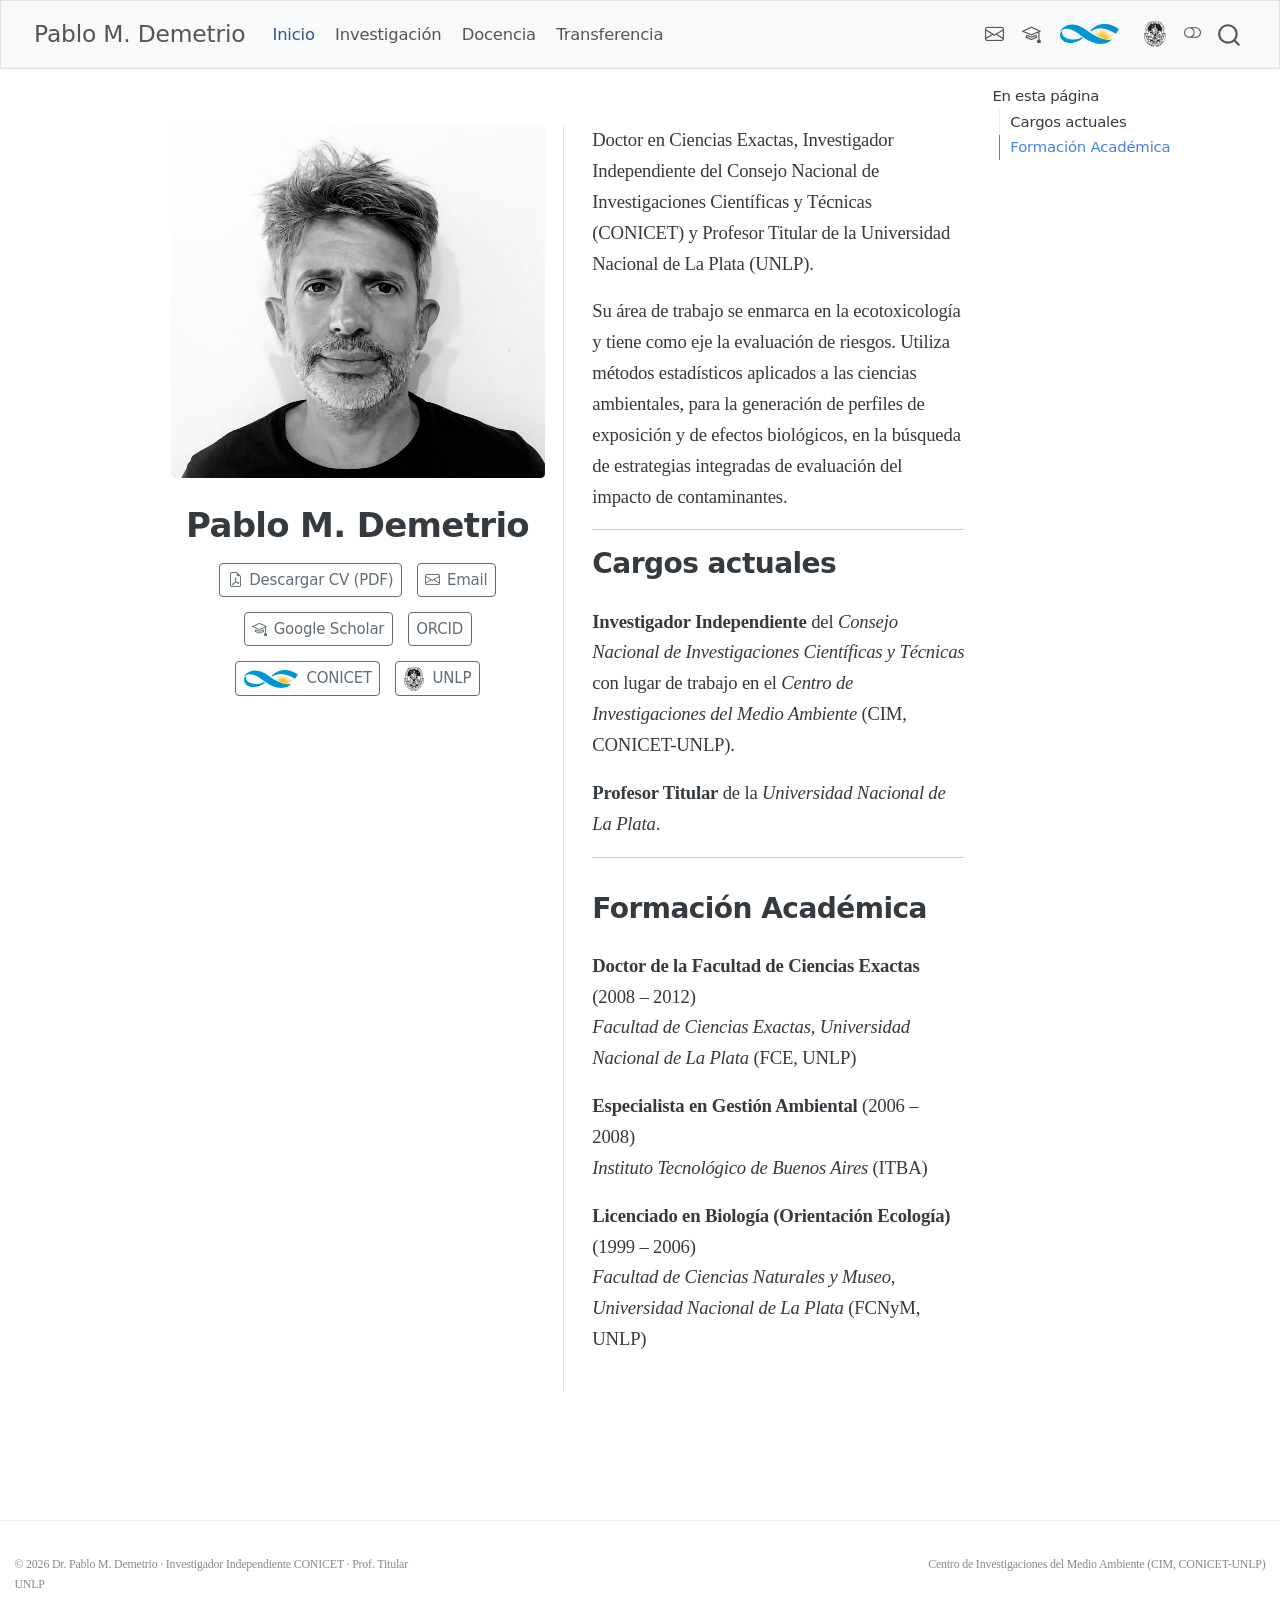
==== commit 14264ff7: "Inicio: quitar título 'Sobre mí' para una presentación directa en tercera persona" ====
--- a/docs/index.html
+++ b/docs/index.html
@@ -2,23 +2,17 @@
 <html xmlns="http://www.w3.org/1999/xhtml" lang="es" xml:lang="es"><head>
 
 <meta charset="utf-8">
-<meta name="generator" content="quarto-1.11.9">
+<meta name="generator" content="quarto-1.8.25">
 
 <meta name="viewport" content="width=device-width, initial-scale=1.0, user-scalable=yes">
 
 
 <title>Pablo M. Demetrio</title>
 <style>
-/* Default styles provided by pandoc.
-** See https://pandoc.org/MANUAL.html#variables-for-html for config info.
-*/
+code{white-space: pre-wrap;}
 span.smallcaps{font-variant: small-caps;}
-div.columns{display: flex; gap: 1.5em;}
-div.column{flex: auto;}
-@media screen {
-div.columns{gap: min(4vw, 1.5em);}
-div.column{overflow-x: auto;}
-}
+div.columns{display: flex; gap: min(4vw, 1.5em);}
+div.column{flex: auto; overflow-x: auto;}
 div.hanging-indent{margin-left: 1.5em; text-indent: -1.5em;}
 ul.task-list{list-style: none;}
 ul.task-list li input[type="checkbox"] {
@@ -39,18 +33,18 @@
 <link href="./favicon.svg" rel="icon" type="image/svg+xml">
 <script src="site_libs/quarto-html/quarto.js" type="module"></script>
 <script src="site_libs/quarto-html/tabsets/tabsets.js" type="module"></script>
-<script src="site_libs/quarto-html/scrollable-regions/scrollable-regions.js" type="module"></script>
+<script src="site_libs/quarto-html/axe/axe-check.js" type="module"></script>
 <script src="site_libs/quarto-html/popper.min.js"></script>
 <script src="site_libs/quarto-html/tippy.umd.min.js"></script>
 <link href="site_libs/quarto-html/tippy.css" rel="stylesheet">
-<link href="site_libs/quarto-html/quarto-syntax-highlighting-63b5708e65d6cd79cd7618c58d0c21e7.css" rel="stylesheet" class="quarto-color-scheme" id="quarto-text-highlighting-styles">
-<link href="site_libs/quarto-html/quarto-syntax-highlighting-dark-447e42e69aaa9833c0ba1b986f430b20.css" rel="stylesheet" class="quarto-color-scheme quarto-color-alternate" id="quarto-text-highlighting-styles">
-<link href="site_libs/quarto-html/quarto-syntax-highlighting-63b5708e65d6cd79cd7618c58d0c21e7.css" rel="stylesheet" class="quarto-color-scheme-extra" id="quarto-text-highlighting-styles">
+<link href="site_libs/quarto-html/quarto-syntax-highlighting-7b89279ff1a6dce999919e0e67d4d9ec.css" rel="stylesheet" class="quarto-color-scheme" id="quarto-text-highlighting-styles">
+<link href="site_libs/quarto-html/quarto-syntax-highlighting-dark-707d8167ce6003fca903bfe2be84ab7f.css" rel="stylesheet" class="quarto-color-scheme quarto-color-alternate" id="quarto-text-highlighting-styles">
+<link href="site_libs/quarto-html/quarto-syntax-highlighting-7b89279ff1a6dce999919e0e67d4d9ec.css" rel="stylesheet" class="quarto-color-scheme-extra" id="quarto-text-highlighting-styles">
 <script src="site_libs/bootstrap/bootstrap.min.js"></script>
 <link href="site_libs/bootstrap/bootstrap-icons.css" rel="stylesheet">
-<link href="site_libs/bootstrap/bootstrap-13e44498fcb4c4404c0136032465766b.min.css" rel="stylesheet" append-hash="true" class="quarto-color-scheme" id="quarto-bootstrap" data-mode="light">
-<link href="site_libs/bootstrap/bootstrap-dark-8edf8b76497447cc4cc02b63d60e481e.min.css" rel="stylesheet" append-hash="true" class="quarto-color-scheme quarto-color-alternate" id="quarto-bootstrap" data-mode="dark">
-<link href="site_libs/bootstrap/bootstrap-13e44498fcb4c4404c0136032465766b.min.css" rel="stylesheet" append-hash="true" class="quarto-color-scheme-extra" id="quarto-bootstrap" data-mode="light">
+<link href="site_libs/bootstrap/bootstrap-ff9c7afb6f1404417917cb7d0d4af523.min.css" rel="stylesheet" append-hash="true" class="quarto-color-scheme" id="quarto-bootstrap" data-mode="light">
+<link href="site_libs/bootstrap/bootstrap-dark-1c4fc7e56c25c83c5cafe2ca13a2b6ed.min.css" rel="stylesheet" append-hash="true" class="quarto-color-scheme quarto-color-alternate" id="quarto-bootstrap" data-mode="dark">
+<link href="site_libs/bootstrap/bootstrap-ff9c7afb6f1404417917cb7d0d4af523.min.css" rel="stylesheet" append-hash="true" class="quarto-color-scheme-extra" id="quarto-bootstrap" data-mode="light">
 <script id="quarto-search-options" type="application/json">{
   "location": "navbar",
   "copy-button": false,
@@ -84,7 +78,7 @@
 <link rel="stylesheet" href="styles.css">
 </head>
 
-<body class="nav-fixed quarto-light"><a id="quarto-skip-link" class="visually-hidden-focusable" href="#quarto-document-content">Saltar al contenido principal</a><script id="quarto-html-before-body" type="application/javascript">
+<body class="nav-fixed quarto-light"><script id="quarto-html-before-body" type="application/javascript">
     const toggleBodyColorMode = (bsSheetEl) => {
       const mode = bsSheetEl.getAttribute("data-mode");
       const bodyEl = window.document.querySelector("body");
@@ -107,7 +101,6 @@
       for (let i=0; i < toggles.length; i++) {
         const toggle = toggles[i];
         if (toggle) {
-          toggle.setAttribute("aria-checked", alternate ? "true" : "false");
           if (alternate) {
             toggle.classList.add("alternate");
           } else {
@@ -137,19 +130,13 @@
       manageTransitions('#quarto-margin-sidebar .nav-link', true);
       // Switch the toggles
       setColorSchemeToggle(alternate)
-    }
-    // Hack to workaround the fact that safari doesn't
-    // properly recolor the scrollbar when toggling (#1455).
-    // Not run on load: stylesheets are set before first paint there, and
-    // scrolling would undo the scroll to a URL fragment (#14973).
-    // The one pixel nudge keeps the reader where they were.
-    const refreshSafariScrollbar = () => {
+      // Hack to workaround the fact that safari doesn't
+      // properly recolor the scrollbar when toggling (#1455)
       if (navigator.userAgent.indexOf('Safari') > 0 && navigator.userAgent.indexOf('Chrome') == -1) {
         manageTransitions("body", false);
-        const scrollY = window.scrollY;
-        window.scrollTo(0, scrollY > 0 ? scrollY - 1 : 1);
+        window.scrollTo(0, 1);
         setTimeout(() => {
-          window.scrollTo(0, scrollY);
+          window.scrollTo(0, 0);
           manageTransitions("body", true);
         }, 40);
       }
@@ -243,7 +230,6 @@
       // Read the current dark / light value
       let toAlternate = !hasAlternateSentinel();
       toggleColorMode(toAlternate);
-      refreshSafariScrollbar();
       setStyleSentinel(toAlternate);
       toggleGiscusIfUsed(toAlternate, darkModeDefault);
       window.dispatchEvent(new Event('resize'));
@@ -258,14 +244,17 @@
 
 <div id="quarto-search-results"></div>
   <header id="quarto-header" class="headroom fixed-top">
-    <nav class="navbar navbar-expand-lg " data-bs-theme="dark" aria-label="Sitio web">
+    <nav class="navbar navbar-expand-lg " data-bs-theme="dark">
       <div class="navbar-container container-fluid">
       <div class="navbar-brand-container mx-auto">
+    <a href="./index.html" class="navbar-brand navbar-brand-logo">
+    </a>
     <a class="navbar-brand" href="./index.html">
     <span class="navbar-title">Pablo M. Demetrio</span>
     </a>
   </div>
-          <button class="navbar-toggler" type="button" data-bs-toggle="collapse" data-bs-target="#navbarCollapse" aria-controls="navbarCollapse" aria-expanded="false" aria-label="Navegación de palanca" onclick="if (window.quartoToggleHeadroom) { window.quartoToggleHeadroom(); }">
+            <div id="quarto-search" class="" title="Buscar"></div>
+          <button class="navbar-toggler" type="button" data-bs-toggle="collapse" data-bs-target="#navbarCollapse" aria-controls="navbarCollapse" role="menu" aria-expanded="false" aria-label="Navegación de palanca" onclick="if (window.quartoToggleHeadroom) { window.quartoToggleHeadroom(); }">
   <span class="navbar-toggler-icon"></span>
 </button>
           <div class="collapse navbar-collapse" id="navbarCollapse">
@@ -309,9 +298,8 @@
 </ul>
           </div> <!-- /navcollapse -->
             <div class="quarto-navbar-tools">
-  <button type="button" role="switch" aria-checked="false" class="quarto-color-scheme-toggle quarto-navigation-tool  px-1" onclick="window.quartoToggleColorScheme(); return false;" title="Alternar modo oscuro" aria-label="Alternar modo oscuro"><i class="bi"></i></button>
+  <a href="" class="quarto-color-scheme-toggle quarto-navigation-tool  px-1" onclick="window.quartoToggleColorScheme(); return false;" title="Alternar modo oscuro"><i class="bi"></i></a>
 </div>
-            <div id="quarto-search" class="" title="Buscar"></div>
       </div> <!-- /container-fluid -->
     </nav>
 </header>
@@ -320,11 +308,10 @@
 <!-- sidebar -->
 <!-- margin-sidebar -->
     <div id="quarto-margin-sidebar" class="sidebar margin-sidebar">
-        <nav id="TOC" role="doc-toc" aria-labelledby="toc-title" class="toc-active">
+        <nav id="TOC" role="doc-toc" class="toc-active">
     <h2 id="toc-title">En esta página</h2>
   <ul>
-  <li><a href="#sobre-mí" id="toc-sobre-mí" class="nav-link active" data-scroll-target="#sobre-mí">Sobre mí</a></li>
-  <li><a href="#cargos-actuales" id="toc-cargos-actuales" class="nav-link" data-scroll-target="#cargos-actuales">Cargos actuales</a></li>
+  <li><a href="#cargos-actuales" id="toc-cargos-actuales" class="nav-link active" data-scroll-target="#cargos-actuales">Cargos actuales</a></li>
   <li><a href="#formación-académica" id="toc-formación-académica" class="nav-link" data-scroll-target="#formación-académica">Formación Académica</a></li>
   </ul>
 </nav>
@@ -365,15 +352,12 @@
   </a>
 </div>
   </div>
-  <div class="about-contents"><main class="content" id="quarto-document-content" tabindex="-1">
-
-
-<section id="sobre-mí" class="level2">
-<h2 data-anchor-id="sobre-mí">Sobre mí</h2>
+  <div class="about-contents"><main class="content" id="quarto-document-content">
+
+
 <p>Doctor en Ciencias Exactas, Investigador Independiente del Consejo Nacional de Investigaciones Científicas y Técnicas (CONICET) y Profesor Titular de la Universidad Nacional de La Plata (UNLP).</p>
 <p>Su área de trabajo se enmarca en la ecotoxicología y tiene como eje la evaluación de riesgos. Utiliza métodos estadísticos aplicados a las ciencias ambientales, para la generación de perfiles de exposición y de efectos biológicos, en la búsqueda de estrategias integradas de evaluación del impacto de contaminantes.</p>
 <hr>
-</section>
 <section id="cargos-actuales" class="level2">
 <h2 data-anchor-id="cargos-actuales">Cargos actuales</h2>
 <p><strong>Investigador Independiente</strong> del <em>Consejo Nacional de Investigaciones Científicas y Técnicas</em> con lugar de trabajo en el <em>Centro de Investigaciones del Medio Ambiente</em> (CIM, CONICET-UNLP).</p>
@@ -398,50 +382,15 @@
   window.document.addEventListener("DOMContentLoaded", function (event) {
     // Ensure there is a toggle, if there isn't float one in the top right
     if (window.document.querySelector('.quarto-color-scheme-toggle') === null) {
-      const toggle = window.document.createElement('button');
-      toggle.type = "button";
-      toggle.setAttribute("role", "switch");
-      toggle.setAttribute("aria-checked", "false");
-      toggle.classList.add('top-right');
-      toggle.classList.add('quarto-color-scheme-toggle');
-      toggle.setAttribute("aria-label", "Alternar modo oscuro");
-      toggle.onclick = function() { try { window.quartoToggleColorScheme(); } catch {} return false; };
+      const a = window.document.createElement('a');
+      a.classList.add('top-right');
+      a.classList.add('quarto-color-scheme-toggle');
+      a.href = "";
+      a.onclick = function() { try { window.quartoToggleColorScheme(); } catch {} return false; };
       const i = window.document.createElement("i");
       i.classList.add('bi');
-      toggle.appendChild(i);
-      // Put the toggle in a landmark of its own, so that landmark navigation
-      // can reach it.
-      //
-      // The container is always a fresh direct child of body, and the toggle is
-      // never moved into page furniture that the theme or the author controls.
-      // The toggle is positioned against the page, so any ancestor that
-      // establishes a containing block captures it: a positioned element or a
-      // grid for position: absolute, and transform, filter, will-change or
-      // contain for position: fixed. A direct child of body has none of these
-      // to inherit, and the shift when one appears is silent and visual.
-      //
-      // ARIA says a document should have at most one banner, and axe reports a
-      // duplicate whether or not the banners carry distinct labels. So use a
-      // header when the page has no banner yet, and a named region otherwise.
-      //
-      // A header is a banner wherever it sits, unless it is inside sectioning
-      // content, so this cannot just look at the children of body: a custom
-      // page layout wraps the title block header in a plain div. An explicit
-      // role="banner" always counts.
-      const sectioning = 'article, aside, main, nav, section, [role="article"], [role="complementary"], [role="main"], [role="navigation"], [role="region"]';
-      const hasBanner = Array.from(
-        window.document.querySelectorAll('header:not([role]), [role="banner"]')
-      ).some(function(el) {
-        return el.hasAttribute("role") || el.closest(sectioning) === null;
-      });
-      const container = window.document.createElement(hasBanner ? "div" : "header");
-      if (hasBanner) {
-        container.setAttribute("role", "region");
-        container.setAttribute("aria-label", "Alternar modo oscuro");
-      }
-      container.classList.add('quarto-color-scheme-toggle-container');
-      container.appendChild(toggle);
-      window.document.body.appendChild(container);
+      a.appendChild(i);
+      window.document.body.appendChild(a);
     }
     setColorSchemeToggle(hasAlternateSentinel())
     const isCodeAnnotation = (el) => {
@@ -509,30 +458,11 @@
       var localhostRegex = new RegExp(/^(?:http|https):\/\/localhost\:?[0-9]*\//);
       var mailtoRegex = new RegExp(/^mailto:/);
         var filterRegex = new RegExp('/' + window.location.host + '/');
-      const newWindowLabel = "(opens in a new tab)";
-      const newWindowNoteId = "quarto-ext-newwindow-label";
-      // Links reference one hidden label through aria-describedby, so the
-      // announcement never changes their accessible name.
-      var describeNewWindow = (link) => {
-        if (!window.document.getElementById(newWindowNoteId)) {
-          var newWindowNote = window.document.createElement("span");
-          newWindowNote.id = newWindowNoteId;
-          newWindowNote.hidden = true;
-          newWindowNote.textContent = newWindowLabel;
-          window.document.body.appendChild(newWindowNote);
-        }
-        var describedBy = (link.getAttribute("aria-describedby") || "").split(/\s+/).filter(Boolean);
-        if (!describedBy.includes(newWindowNoteId)) {
-          describedBy.push(newWindowNoteId);
-          link.setAttribute("aria-describedby", describedBy.join(" "));
-        }
-      }
       var isInternal = (href) => {
           return filterRegex.test(href) || localhostRegex.test(href) || mailtoRegex.test(href);
       }
       // Inspect non-navigation links and adorn them if external
-      window.quartoDecorateExternalLinks = function (root) {
-     var links = (root || window.document).querySelectorAll('a[href]:not(.nav-link):not(.navbar-brand):not(.toc-action):not(.sidebar-link):not(.sidebar-item-toggle):not(.pagination-link):not(.no-external):not([aria-hidden]):not(.dropdown-item):not(.quarto-navigation-tool):not(.about-link)');
+     var links = window.document.querySelectorAll('a[href]:not(.nav-link):not(.navbar-brand):not(.toc-action):not(.sidebar-link):not(.sidebar-item-toggle):not(.pagination-link):not(.no-external):not([aria-hidden]):not(.dropdown-item):not(.quarto-navigation-tool):not(.about-link)');
       for (var i=0; i<links.length; i++) {
         const link = links[i];
         if (!isInternal(link.href)) {
@@ -546,70 +476,8 @@
             if (link.getAttribute("rel") === null) {
               link.setAttribute("rel", "noopener");
             }
-            describeNewWindow(link);
-          if (!link.classList.contains('no-external-icon')) {
-          }
-        }
-      }
-      };
-      window.quartoDecorateExternalLinks(window.document);
-    // Esc closes the popup (WCAG 1.4.13) and focus leaving both trigger and
-    // popup closes it (WCAG 2.4.11); tippy handles neither for interactive popups.
-    const hideOnEscAndFocusOut = {
-      name: 'hideOnEscAndFocusOut',
-      defaultValue: true,
-      fn(instance) {
-        const dismiss = () => {
-          // A show scheduled by the trigger delay would otherwise reopen it
-          instance.clearDelayTimeouts();
-          instance.hide();
-        };
-        const onKeyDown = (event) => {
-          if (event.key !== 'Escape') {
-            return;
-          }
-          // Keep Esc from also reaching page handlers (e.g. reveal.js overview),
-          // except an open reveal.js slide menu, which Esc should close too.
-          // The menu handles keys only when its keyboard option is on.
-          const menuHandlesEsc = window.Reveal?.getPlugin?.('menu')?.isOpen() &&
-            window.Reveal.getConfig().menu?.keyboard !== false;
-          if (!menuHandlesEsc) {
-            event.stopPropagation();
-          }
-          if (instance.popper.contains(window.document.activeElement)) {
-            // Disabled while refocusing so the focus trigger does not reopen it
-            instance.disable();
-            instance.reference.focus();
-            instance.enable();
-          }
-          dismiss();
-        };
-        const onFocusOut = (event) => {
-          const target = event.relatedTarget;
-          if (target && !instance.reference.contains(target) &&
-              !instance.popper.contains(target)) {
-            dismiss();
-          }
-        };
-        // On the trigger too: a click trigger (code-annotations: select) has no
-        // blur handling. Attached for the instance's lifetime so leaving the
-        // trigger also cancels a show still pending on the trigger delay.
-        instance.reference.addEventListener('focusout', onFocusOut);
-        return {
-          onShow() {
-            window.document.addEventListener('keydown', onKeyDown, true);
-            instance.popper.addEventListener('focusout', onFocusOut);
-          },
-          onHide() {
-            window.document.removeEventListener('keydown', onKeyDown, true);
-            instance.popper.removeEventListener('focusout', onFocusOut);
-          },
-          onDestroy() {
-            instance.reference.removeEventListener('focusout', onFocusOut);
-          },
-        };
-      },
-    };
+        }
+      }
     function tippyHover(el, contentFn, onTriggerFn, onUntriggerFn) {
       const config = {
         allowHTML: true,
@@ -623,7 +491,6 @@
         interactiveBorder: 10,
         theme: 'quarto',
         placement: 'bottom-start',
-        plugins: [hideOnEscAndFocusOut],
       };
       if (contentFn) {
         config.content = contentFn;
@@ -786,54 +653,44 @@
           const lineIds = lines.map((line) => {
             return targetCell + "-" + line;
           })
-          // Each band is positioned against its own containing block, which is
-          // not the offsetParent of the lines, so place it from client rects.
-          const placeBand = (band, firstEl, lastEl, codeBlock) => {
-            const container = band.offsetParent;
-            if (container === null) {
-              return;
+          let top = null;
+          let height = null;
+          let parent = null;
+          if (lineIds.length > 0) {
+              //compute the position of the single el (top and bottom and make a div)
+              const el = window.document.getElementById(lineIds[0]);
+              top = el.offsetTop;
+              height = el.offsetHeight;
+              parent = el.parentElement.parentElement;
+            if (lineIds.length > 1) {
+              const lastEl = window.document.getElementById(lineIds[lineIds.length - 1]);
+              const bottom = lastEl.offsetTop + lastEl.offsetHeight;
+              height = bottom - top;
             }
-            const containerRect = container.getBoundingClientRect();
-            // Reveal.js scales slides with a transform, so convert client
-            // pixels back to the CSS pixels of the container.
-            const scale = containerRect.height / container.offsetHeight || 1;
-            const firstRect = firstEl.getBoundingClientRect();
-            const lastRect = lastEl.getBoundingClientRect();
-            const top = (firstRect.top - containerRect.top) / scale - container.clientTop + container.scrollTop;
-            const height = (lastRect.bottom - firstRect.top) / scale;
-            band.style.top = top - 2 + "px";
-            band.style.height = height + 4 + "px";
-            if (codeBlock) {
-              // Without the copy button wrapper, the containing block is wider
-              // than the code block, so span the code block explicitly.
-              const blockRect = codeBlock.getBoundingClientRect();
-              band.style.left = (blockRect.left - containerRect.left) / scale - container.clientLeft + container.scrollLeft + "px";
-              band.style.width = blockRect.width / scale + "px";
+            if (top !== null && height !== null && parent !== null) {
+              // cook up a div (if necessary) and position it 
+              let div = window.document.getElementById("code-annotation-line-highlight");
+              if (div === null) {
+                div = window.document.createElement("div");
+                div.setAttribute("id", "code-annotation-line-highlight");
+                div.style.position = 'absolute';
+                parent.appendChild(div);
+              }
+              div.style.top = top - 2 + "px";
+              div.style.height = height + 4 + "px";
+              div.style.left = 0;
+              let gutterDiv = window.document.getElementById("code-annotation-line-highlight-gutter");
+              if (gutterDiv === null) {
+                gutterDiv = window.document.createElement("div");
+                gutterDiv.setAttribute("id", "code-annotation-line-highlight-gutter");
+                gutterDiv.style.position = 'absolute';
+                const codeCell = window.document.getElementById(targetCell);
+                const gutter = codeCell.querySelector('.code-annotation-gutter');
+                gutter.appendChild(gutterDiv);
+              }
+              gutterDiv.style.top = top - 2 + "px";
+              gutterDiv.style.height = height + 4 + "px";
             }
-          };
-          if (lineIds.length > 0) {
-            const el = window.document.getElementById(lineIds[0]);
-            const lastEl = window.document.getElementById(lineIds[lineIds.length - 1]);
-            const parent = el.parentElement.parentElement;
-            // cook up a div (if necessary) and position it
-            let div = window.document.getElementById("code-annotation-line-highlight");
-            if (div === null) {
-              div = window.document.createElement("div");
-              div.setAttribute("id", "code-annotation-line-highlight");
-              div.style.position = 'absolute';
-              parent.appendChild(div);
-            }
-            placeBand(div, el, lastEl, parent.closest("div.sourceCode") || parent);
-            let gutterDiv = window.document.getElementById("code-annotation-line-highlight-gutter");
-            if (gutterDiv === null) {
-              gutterDiv = window.document.createElement("div");
-              gutterDiv.setAttribute("id", "code-annotation-line-highlight-gutter");
-              gutterDiv.style.position = 'absolute';
-              const codeCell = window.document.getElementById(targetCell);
-              const gutter = codeCell.querySelector('.code-annotation-gutter');
-              gutter.appendChild(gutterDiv);
-            }
-            placeBand(gutterDiv, el, lastEl);
             selectedAnnoteEl = annoteEl;
           }
         };
@@ -932,9 +789,6 @@
     }
   });
   </script>
-  <script type="application/javascript">
-  window.quartoScrollableRegionsLabels = {"code":"Código desplazable","output":"Salida desplazable"};
-  </script>
 </div> <!-- /content -->
 <footer class="footer">
   <div class="nav-footer">
--- a/docs/site_libs/quarto-html/quarto-syntax-highlighting-7b89279ff1a6dce999919e0e67d4d9ec.css
+++ b/docs/site_libs/quarto-html/quarto-syntax-highlighting-7b89279ff1a6dce999919e0e67d4d9ec.css
@@ -0,0 +1,236 @@
+/* quarto syntax highlight colors */
+:root {
+  --quarto-hl-ot-color: #003B4F;
+  --quarto-hl-at-color: #657422;
+  --quarto-hl-ss-color: #20794D;
+  --quarto-hl-an-color: #5E5E5E;
+  --quarto-hl-fu-color: #4758AB;
+  --quarto-hl-st-color: #20794D;
+  --quarto-hl-cf-color: #003B4F;
+  --quarto-hl-op-color: #5E5E5E;
+  --quarto-hl-er-color: #AD0000;
+  --quarto-hl-bn-color: #AD0000;
+  --quarto-hl-al-color: #AD0000;
+  --quarto-hl-va-color: #111111;
+  --quarto-hl-bu-color: inherit;
+  --quarto-hl-ex-color: inherit;
+  --quarto-hl-pp-color: #AD0000;
+  --quarto-hl-in-color: #5E5E5E;
+  --quarto-hl-vs-color: #20794D;
+  --quarto-hl-wa-color: #5E5E5E;
+  --quarto-hl-do-color: #5E5E5E;
+  --quarto-hl-im-color: #00769E;
+  --quarto-hl-ch-color: #20794D;
+  --quarto-hl-dt-color: #AD0000;
+  --quarto-hl-fl-color: #AD0000;
+  --quarto-hl-co-color: #5E5E5E;
+  --quarto-hl-cv-color: #5E5E5E;
+  --quarto-hl-cn-color: #8f5902;
+  --quarto-hl-sc-color: #5E5E5E;
+  --quarto-hl-dv-color: #AD0000;
+  --quarto-hl-kw-color: #003B4F;
+}
+
+/* other quarto variables */
+:root {
+  --quarto-font-monospace: SFMono-Regular, Menlo, Monaco, Consolas, "Liberation Mono", "Courier New", monospace;
+}
+
+/* syntax highlight based on Pandoc's rules */
+pre > code.sourceCode > span {
+  color: #003B4F;
+}
+
+code.sourceCode > span {
+  color: #003B4F;
+}
+
+div.sourceCode,
+div.sourceCode pre.sourceCode {
+  color: #003B4F;
+}
+
+/* Normal */
+code span {
+  color: #003B4F;
+}
+
+/* Alert */
+code span.al {
+  color: #AD0000;
+  font-style: inherit;
+}
+
+/* Annotation */
+code span.an {
+  color: #5E5E5E;
+  font-style: inherit;
+}
+
+/* Attribute */
+code span.at {
+  color: #657422;
+  font-style: inherit;
+}
+
+/* BaseN */
+code span.bn {
+  color: #AD0000;
+  font-style: inherit;
+}
+
+/* BuiltIn */
+code span.bu {
+  font-style: inherit;
+}
+
+/* ControlFlow */
+code span.cf {
+  color: #003B4F;
+  font-weight: bold;
+  font-style: inherit;
+}
+
+/* Char */
+code span.ch {
+  color: #20794D;
+  font-style: inherit;
+}
+
+/* Constant */
+code span.cn {
+  color: #8f5902;
+  font-style: inherit;
+}
+
+/* Comment */
+code span.co {
+  color: #5E5E5E;
+  font-style: inherit;
+}
+
+/* CommentVar */
+code span.cv {
+  color: #5E5E5E;
+  font-style: italic;
+}
+
+/* Documentation */
+code span.do {
+  color: #5E5E5E;
+  font-style: italic;
+}
+
+/* DataType */
+code span.dt {
+  color: #AD0000;
+  font-style: inherit;
+}
+
+/* DecVal */
+code span.dv {
+  color: #AD0000;
+  font-style: inherit;
+}
+
+/* Error */
+code span.er {
+  color: #AD0000;
+  font-style: inherit;
+}
+
+/* Extension */
+code span.ex {
+  font-style: inherit;
+}
+
+/* Float */
+code span.fl {
+  color: #AD0000;
+  font-style: inherit;
+}
+
+/* Function */
+code span.fu {
+  color: #4758AB;
+  font-style: inherit;
+}
+
+/* Import */
+code span.im {
+  color: #00769E;
+  font-style: inherit;
+}
+
+/* Information */
+code span.in {
+  color: #5E5E5E;
+  font-style: inherit;
+}
+
+/* Keyword */
+code span.kw {
+  color: #003B4F;
+  font-weight: bold;
+  font-style: inherit;
+}
+
+/* Operator */
+code span.op {
+  color: #5E5E5E;
+  font-style: inherit;
+}
+
+/* Other */
+code span.ot {
+  color: #003B4F;
+  font-style: inherit;
+}
+
+/* Preprocessor */
+code span.pp {
+  color: #AD0000;
+  font-style: inherit;
+}
+
+/* SpecialChar */
+code span.sc {
+  color: #5E5E5E;
+  font-style: inherit;
+}
+
+/* SpecialString */
+code span.ss {
+  color: #20794D;
+  font-style: inherit;
+}
+
+/* String */
+code span.st {
+  color: #20794D;
+  font-style: inherit;
+}
+
+/* Variable */
+code span.va {
+  color: #111111;
+  font-style: inherit;
+}
+
+/* VerbatimString */
+code span.vs {
+  color: #20794D;
+  font-style: inherit;
+}
+
+/* Warning */
+code span.wa {
+  color: #5E5E5E;
+  font-style: italic;
+}
+
+.prevent-inlining {
+  content: "</";
+}
+
+/*# sourceMappingURL=3944bc705cfaf4c80e56f77c5205168a.css.map */
--- a/docs/site_libs/quarto-html/quarto-syntax-highlighting-dark-707d8167ce6003fca903bfe2be84ab7f.css
+++ b/docs/site_libs/quarto-html/quarto-syntax-highlighting-dark-707d8167ce6003fca903bfe2be84ab7f.css
@@ -0,0 +1,219 @@
+/* quarto syntax highlight colors */
+:root {
+  --quarto-hl-al-color: #f07178;
+  --quarto-hl-an-color: #d4d0ab;
+  --quarto-hl-at-color: #00e0e0;
+  --quarto-hl-bn-color: #d4d0ab;
+  --quarto-hl-bu-color: #abe338;
+  --quarto-hl-ch-color: #abe338;
+  --quarto-hl-co-color: #f8f8f2;
+  --quarto-hl-cv-color: #ffd700;
+  --quarto-hl-cn-color: #ffd700;
+  --quarto-hl-cf-color: #ffa07a;
+  --quarto-hl-dt-color: #ffa07a;
+  --quarto-hl-dv-color: #d4d0ab;
+  --quarto-hl-do-color: #f8f8f2;
+  --quarto-hl-er-color: #f07178;
+  --quarto-hl-ex-color: #00e0e0;
+  --quarto-hl-fl-color: #d4d0ab;
+  --quarto-hl-fu-color: #ffa07a;
+  --quarto-hl-im-color: #abe338;
+  --quarto-hl-in-color: #d4d0ab;
+  --quarto-hl-kw-color: #ffa07a;
+  --quarto-hl-op-color: #ffa07a;
+  --quarto-hl-ot-color: #00e0e0;
+  --quarto-hl-pp-color: #dcc6e0;
+  --quarto-hl-re-color: #00e0e0;
+  --quarto-hl-sc-color: #abe338;
+  --quarto-hl-ss-color: #abe338;
+  --quarto-hl-st-color: #abe338;
+  --quarto-hl-va-color: #00e0e0;
+  --quarto-hl-vs-color: #abe338;
+  --quarto-hl-wa-color: #dcc6e0;
+}
+
+/* other quarto variables */
+:root {
+  --quarto-font-monospace: SFMono-Regular, Menlo, Monaco, Consolas, "Liberation Mono", "Courier New", monospace;
+}
+
+/* syntax highlight based on Pandoc's rules */
+pre > code.sourceCode > span {
+  color: #f8f8f2;
+}
+
+code.sourceCode > span {
+  color: #f8f8f2;
+}
+
+div.sourceCode,
+div.sourceCode pre.sourceCode {
+  color: #f8f8f2;
+}
+
+/* Normal */
+code span {
+  color: #f8f8f2;
+}
+
+/* Alert */
+code span.al {
+  color: #f07178;
+}
+
+/* Annotation */
+code span.an {
+  color: #d4d0ab;
+}
+
+/* Attribute */
+code span.at {
+  color: #00e0e0;
+}
+
+/* BaseN */
+code span.bn {
+  color: #d4d0ab;
+}
+
+/* BuiltIn */
+code span.bu {
+  color: #abe338;
+}
+
+/* ControlFlow */
+code span.cf {
+  font-weight: bold;
+  color: #ffa07a;
+}
+
+/* Char */
+code span.ch {
+  color: #abe338;
+}
+
+/* Constant */
+code span.cn {
+  color: #ffd700;
+}
+
+/* Comment */
+code span.co {
+  font-style: italic;
+  color: #f8f8f2;
+}
+
+/* CommentVar */
+code span.cv {
+  color: #ffd700;
+}
+
+/* Documentation */
+code span.do {
+  color: #f8f8f2;
+}
+
+/* DataType */
+code span.dt {
+  color: #ffa07a;
+}
+
+/* DecVal */
+code span.dv {
+  color: #d4d0ab;
+}
+
+/* Error */
+code span.er {
+  color: #f07178;
+  text-decoration: underline;
+}
+
+/* Extension */
+code span.ex {
+  font-weight: bold;
+  color: #00e0e0;
+}
+
+/* Float */
+code span.fl {
+  color: #d4d0ab;
+}
+
+/* Function */
+code span.fu {
+  color: #ffa07a;
+}
+
+/* Import */
+code span.im {
+  color: #abe338;
+}
+
+/* Information */
+code span.in {
+  color: #d4d0ab;
+}
+
+/* Keyword */
+code span.kw {
+  font-weight: bold;
+  color: #ffa07a;
+}
+
+/* Operator */
+code span.op {
+  color: #ffa07a;
+}
+
+/* Other */
+code span.ot {
+  color: #00e0e0;
+}
+
+/* Preprocessor */
+code span.pp {
+  color: #dcc6e0;
+}
+
+/* RegionMarker */
+code span.re {
+  background-color: #f8f8f2;
+  color: #00e0e0;
+}
+
+/* SpecialChar */
+code span.sc {
+  color: #abe338;
+}
+
+/* SpecialString */
+code span.ss {
+  color: #abe338;
+}
+
+/* String */
+code span.st {
+  color: #abe338;
+}
+
+/* Variable */
+code span.va {
+  color: #00e0e0;
+}
+
+/* VerbatimString */
+code span.vs {
+  color: #abe338;
+}
+
+/* Warning */
+code span.wa {
+  color: #dcc6e0;
+}
+
+.prevent-inlining {
+  content: "</";
+}
+
+/*# sourceMappingURL=f5ab3bb6f5ded8da9f12dd3a91d3da26.css.map */
--- a/docs/site_libs/quarto-html/quarto-syntax-highlighting-7b89279ff1a6dce999919e0e67d4d9ec.css
+++ b/docs/site_libs/quarto-html/quarto-syntax-highlighting-7b89279ff1a6dce999919e0e67d4d9ec.css
@@ -0,0 +1,236 @@
+/* quarto syntax highlight colors */
+:root {
+  --quarto-hl-ot-color: #003B4F;
+  --quarto-hl-at-color: #657422;
+  --quarto-hl-ss-color: #20794D;
+  --quarto-hl-an-color: #5E5E5E;
+  --quarto-hl-fu-color: #4758AB;
+  --quarto-hl-st-color: #20794D;
+  --quarto-hl-cf-color: #003B4F;
+  --quarto-hl-op-color: #5E5E5E;
+  --quarto-hl-er-color: #AD0000;
+  --quarto-hl-bn-color: #AD0000;
+  --quarto-hl-al-color: #AD0000;
+  --quarto-hl-va-color: #111111;
+  --quarto-hl-bu-color: inherit;
+  --quarto-hl-ex-color: inherit;
+  --quarto-hl-pp-color: #AD0000;
+  --quarto-hl-in-color: #5E5E5E;
+  --quarto-hl-vs-color: #20794D;
+  --quarto-hl-wa-color: #5E5E5E;
+  --quarto-hl-do-color: #5E5E5E;
+  --quarto-hl-im-color: #00769E;
+  --quarto-hl-ch-color: #20794D;
+  --quarto-hl-dt-color: #AD0000;
+  --quarto-hl-fl-color: #AD0000;
+  --quarto-hl-co-color: #5E5E5E;
+  --quarto-hl-cv-color: #5E5E5E;
+  --quarto-hl-cn-color: #8f5902;
+  --quarto-hl-sc-color: #5E5E5E;
+  --quarto-hl-dv-color: #AD0000;
+  --quarto-hl-kw-color: #003B4F;
+}
+
+/* other quarto variables */
+:root {
+  --quarto-font-monospace: SFMono-Regular, Menlo, Monaco, Consolas, "Liberation Mono", "Courier New", monospace;
+}
+
+/* syntax highlight based on Pandoc's rules */
+pre > code.sourceCode > span {
+  color: #003B4F;
+}
+
+code.sourceCode > span {
+  color: #003B4F;
+}
+
+div.sourceCode,
+div.sourceCode pre.sourceCode {
+  color: #003B4F;
+}
+
+/* Normal */
+code span {
+  color: #003B4F;
+}
+
+/* Alert */
+code span.al {
+  color: #AD0000;
+  font-style: inherit;
+}
+
+/* Annotation */
+code span.an {
+  color: #5E5E5E;
+  font-style: inherit;
+}
+
+/* Attribute */
+code span.at {
+  color: #657422;
+  font-style: inherit;
+}
+
+/* BaseN */
+code span.bn {
+  color: #AD0000;
+  font-style: inherit;
+}
+
+/* BuiltIn */
+code span.bu {
+  font-style: inherit;
+}
+
+/* ControlFlow */
+code span.cf {
+  color: #003B4F;
+  font-weight: bold;
+  font-style: inherit;
+}
+
+/* Char */
+code span.ch {
+  color: #20794D;
+  font-style: inherit;
+}
+
+/* Constant */
+code span.cn {
+  color: #8f5902;
+  font-style: inherit;
+}
+
+/* Comment */
+code span.co {
+  color: #5E5E5E;
+  font-style: inherit;
+}
+
+/* CommentVar */
+code span.cv {
+  color: #5E5E5E;
+  font-style: italic;
+}
+
+/* Documentation */
+code span.do {
+  color: #5E5E5E;
+  font-style: italic;
+}
+
+/* DataType */
+code span.dt {
+  color: #AD0000;
+  font-style: inherit;
+}
+
+/* DecVal */
+code span.dv {
+  color: #AD0000;
+  font-style: inherit;
+}
+
+/* Error */
+code span.er {
+  color: #AD0000;
+  font-style: inherit;
+}
+
+/* Extension */
+code span.ex {
+  font-style: inherit;
+}
+
+/* Float */
+code span.fl {
+  color: #AD0000;
+  font-style: inherit;
+}
+
+/* Function */
+code span.fu {
+  color: #4758AB;
+  font-style: inherit;
+}
+
+/* Import */
+code span.im {
+  color: #00769E;
+  font-style: inherit;
+}
+
+/* Information */
+code span.in {
+  color: #5E5E5E;
+  font-style: inherit;
+}
+
+/* Keyword */
+code span.kw {
+  color: #003B4F;
+  font-weight: bold;
+  font-style: inherit;
+}
+
+/* Operator */
+code span.op {
+  color: #5E5E5E;
+  font-style: inherit;
+}
+
+/* Other */
+code span.ot {
+  color: #003B4F;
+  font-style: inherit;
+}
+
+/* Preprocessor */
+code span.pp {
+  color: #AD0000;
+  font-style: inherit;
+}
+
+/* SpecialChar */
+code span.sc {
+  color: #5E5E5E;
+  font-style: inherit;
+}
+
+/* SpecialString */
+code span.ss {
+  color: #20794D;
+  font-style: inherit;
+}
+
+/* String */
+code span.st {
+  color: #20794D;
+  font-style: inherit;
+}
+
+/* Variable */
+code span.va {
+  color: #111111;
+  font-style: inherit;
+}
+
+/* VerbatimString */
+code span.vs {
+  color: #20794D;
+  font-style: inherit;
+}
+
+/* Warning */
+code span.wa {
+  color: #5E5E5E;
+  font-style: italic;
+}
+
+.prevent-inlining {
+  content: "</";
+}
+
+/*# sourceMappingURL=3944bc705cfaf4c80e56f77c5205168a.css.map */
